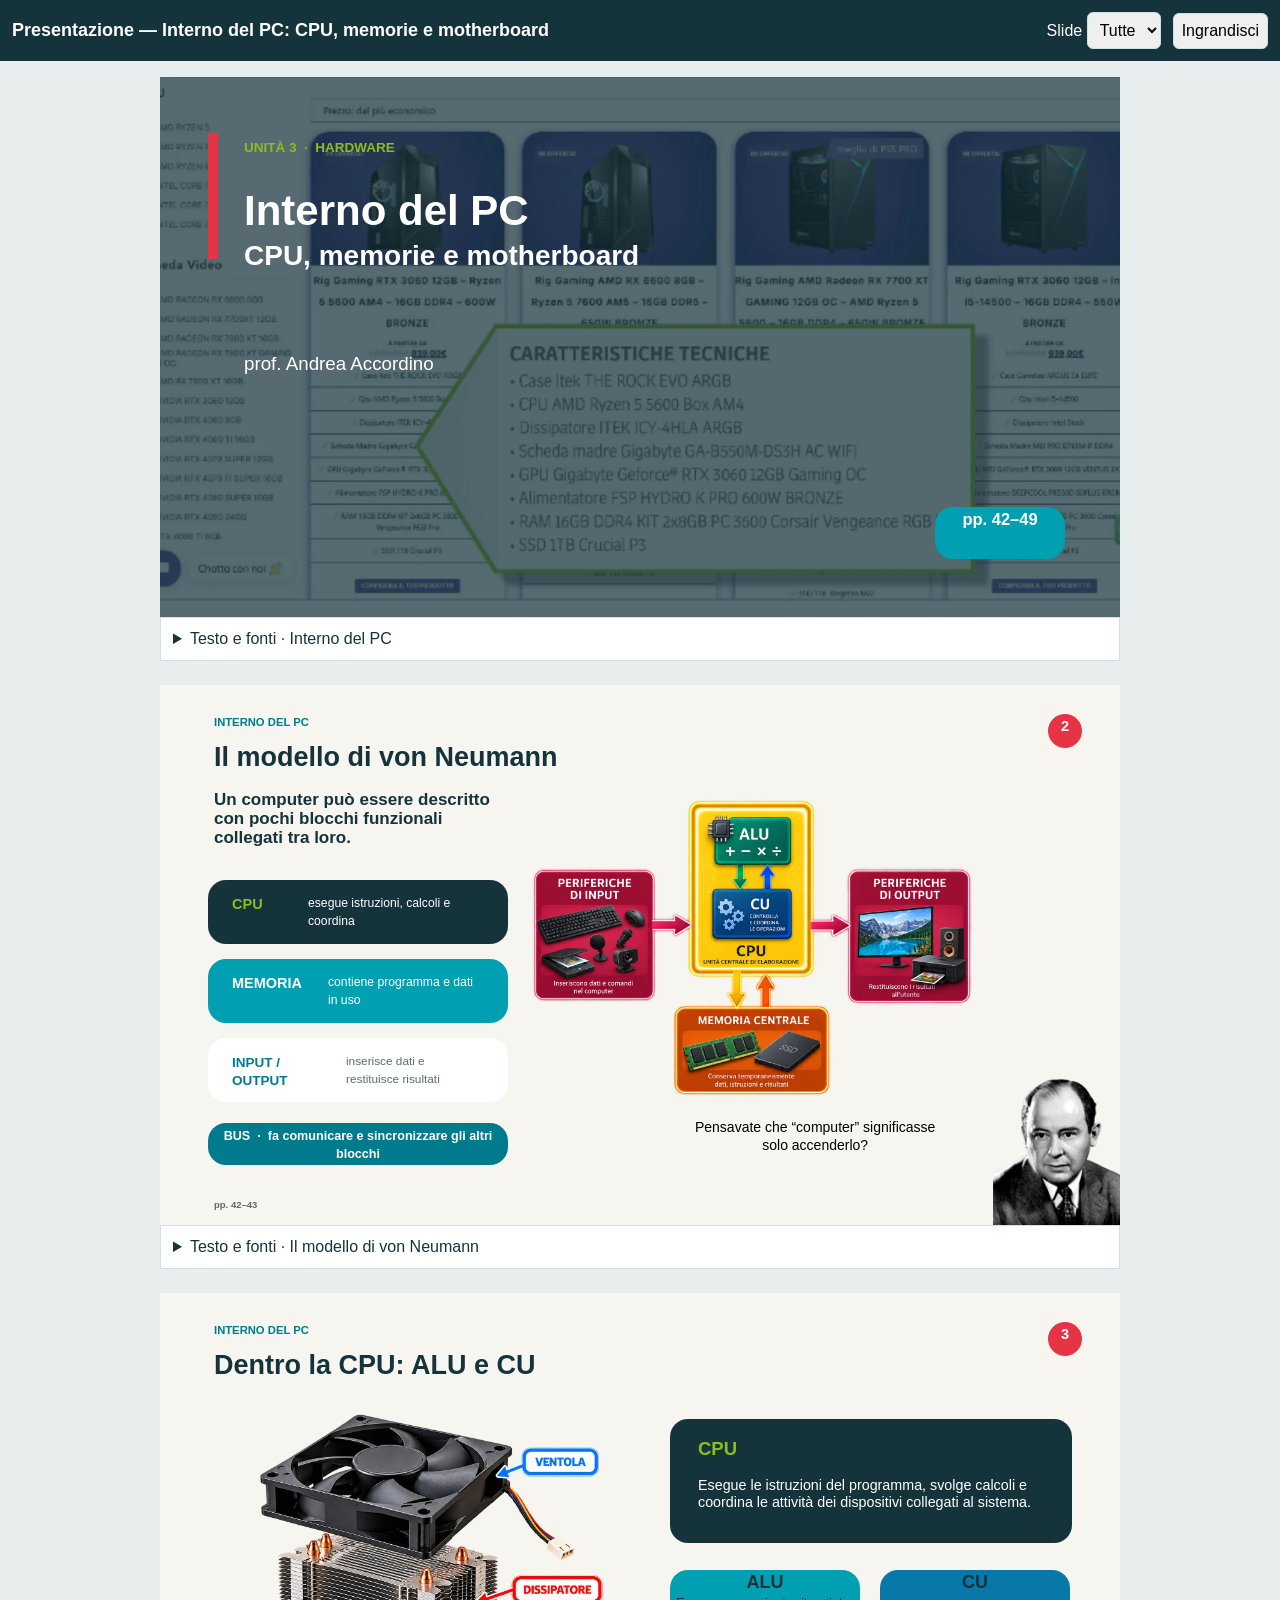
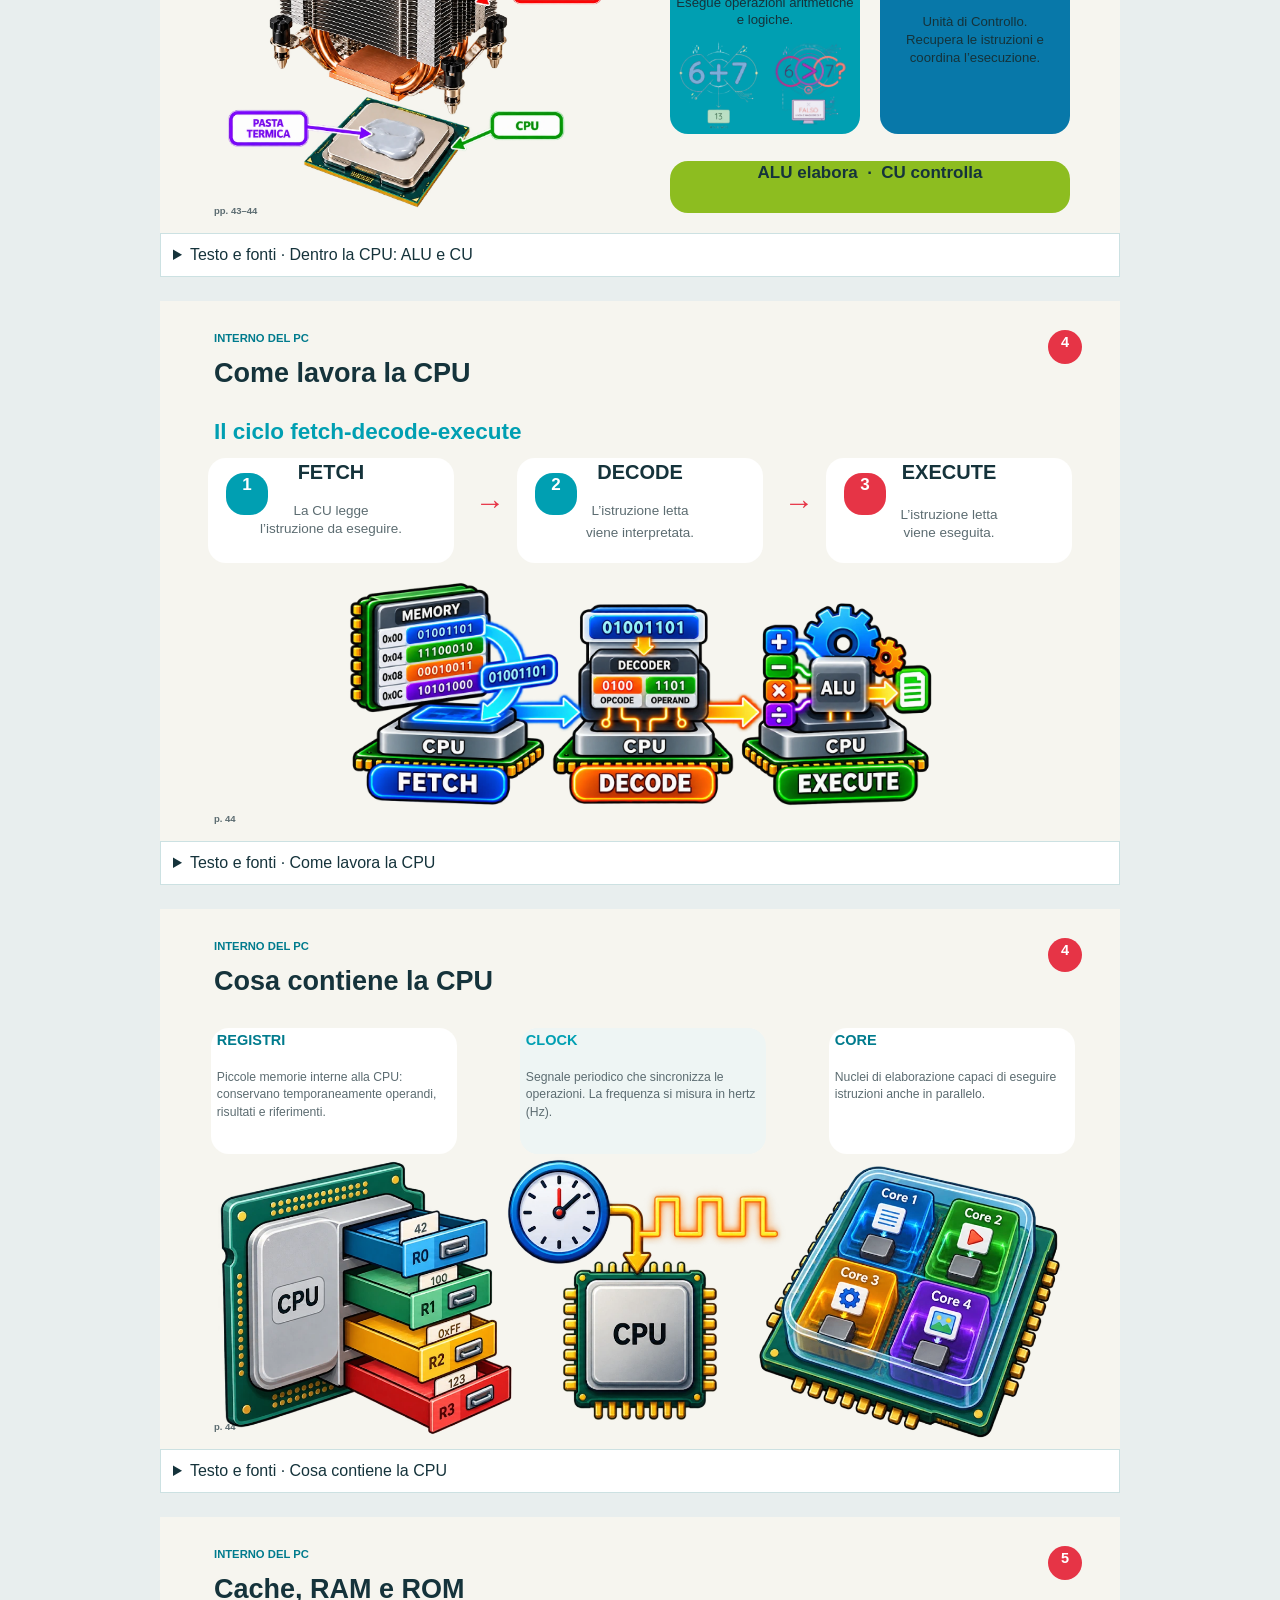
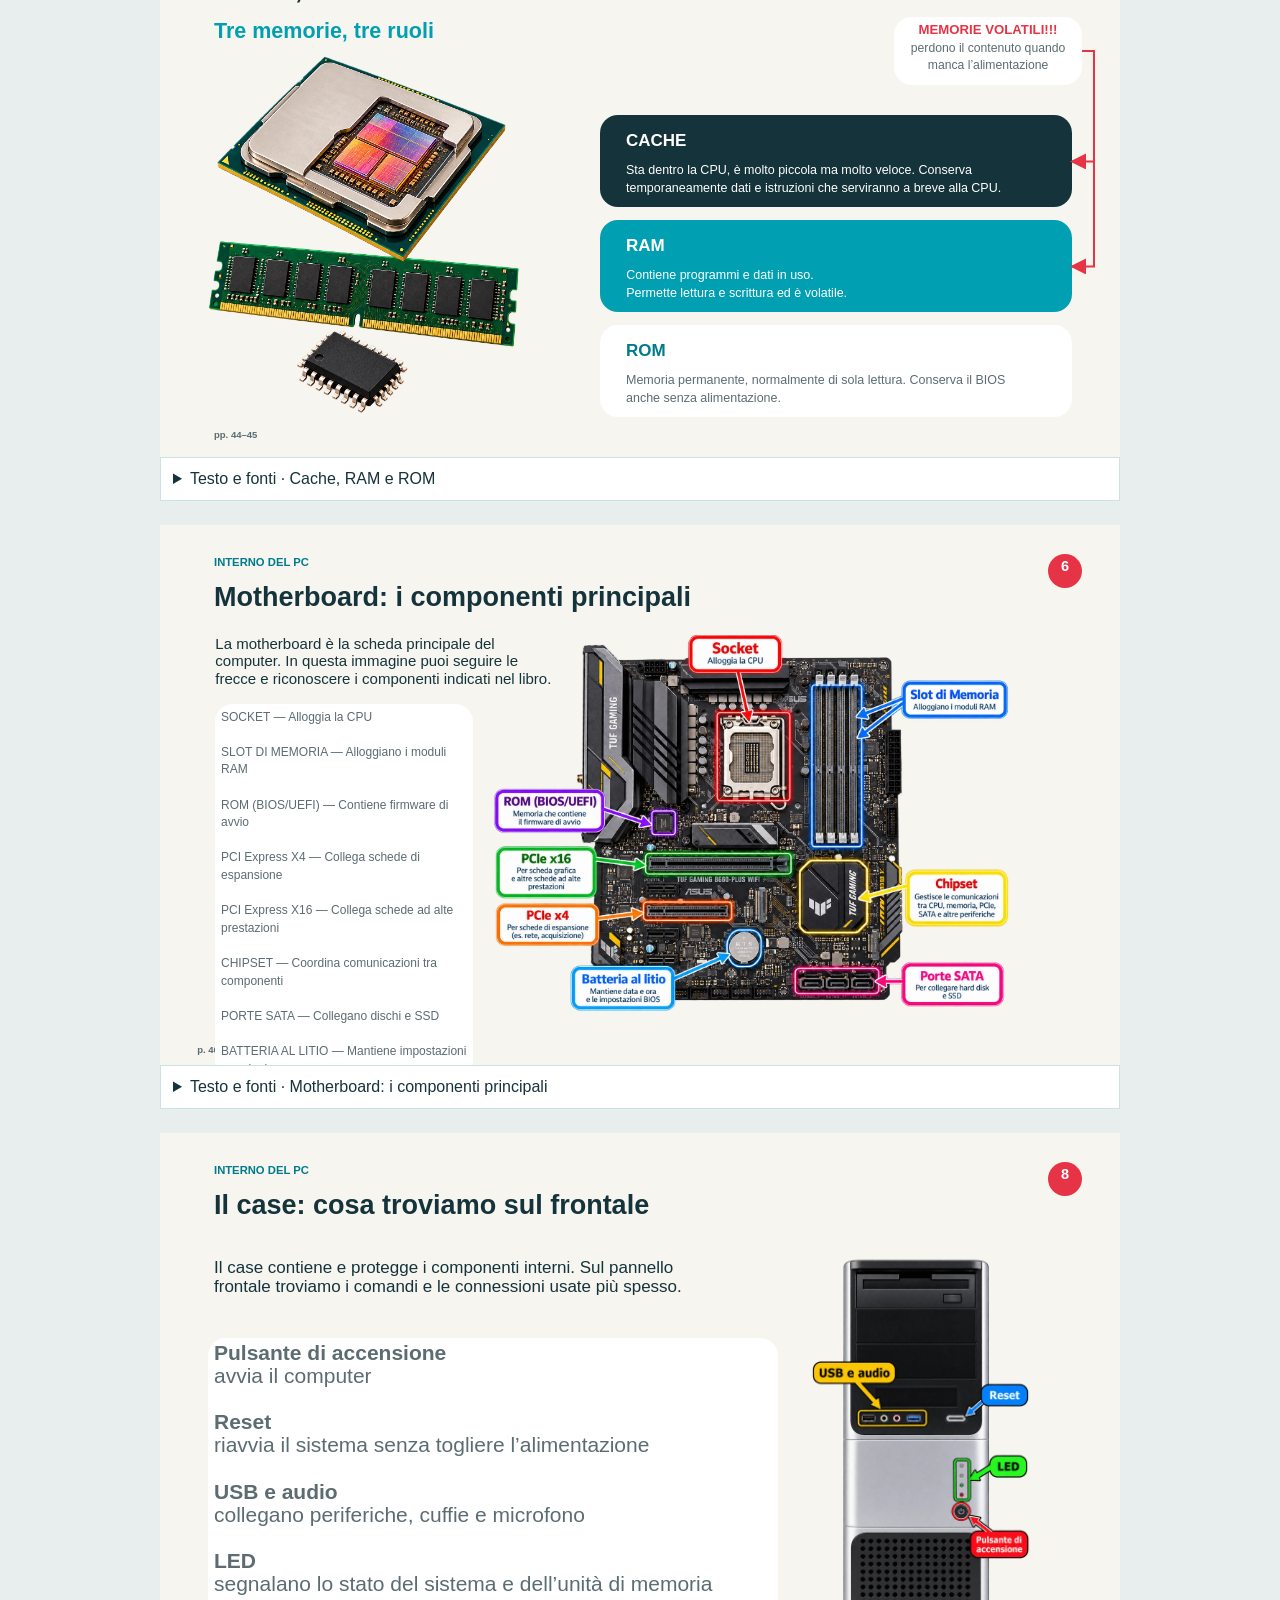
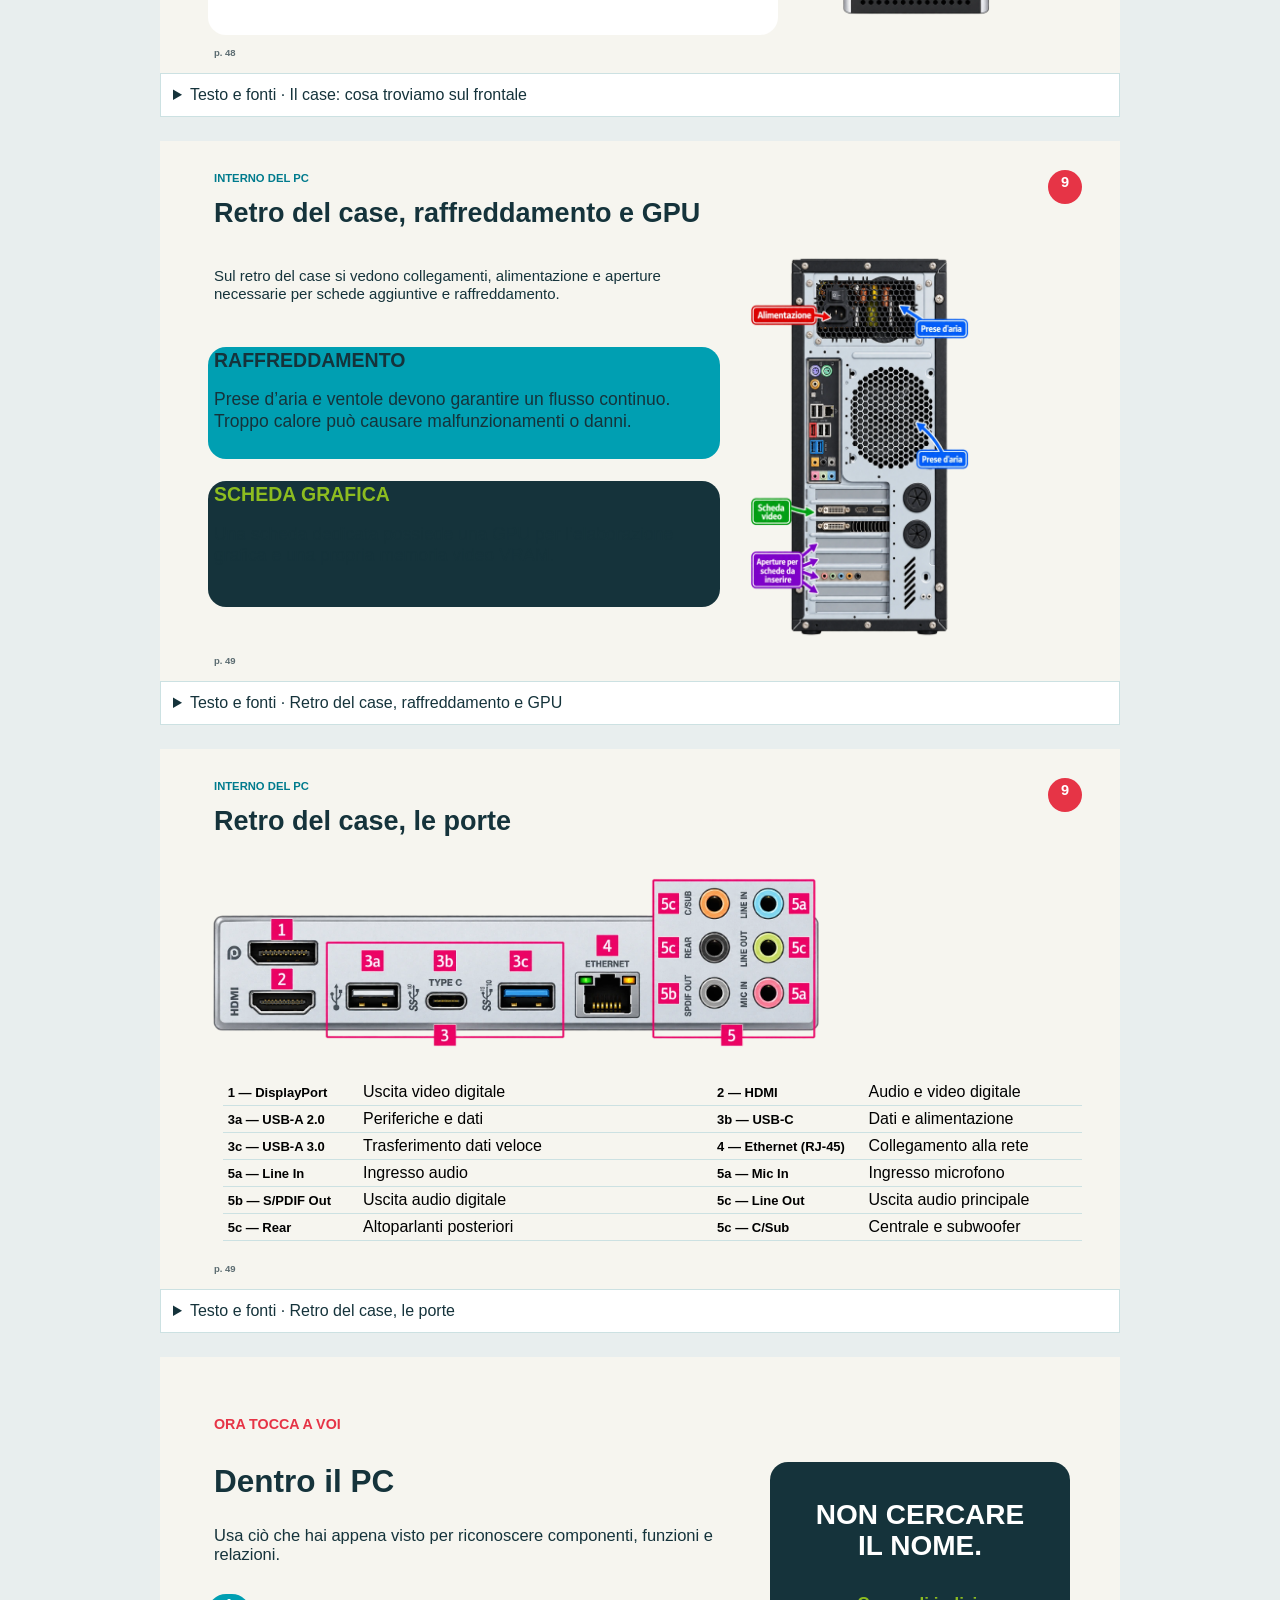
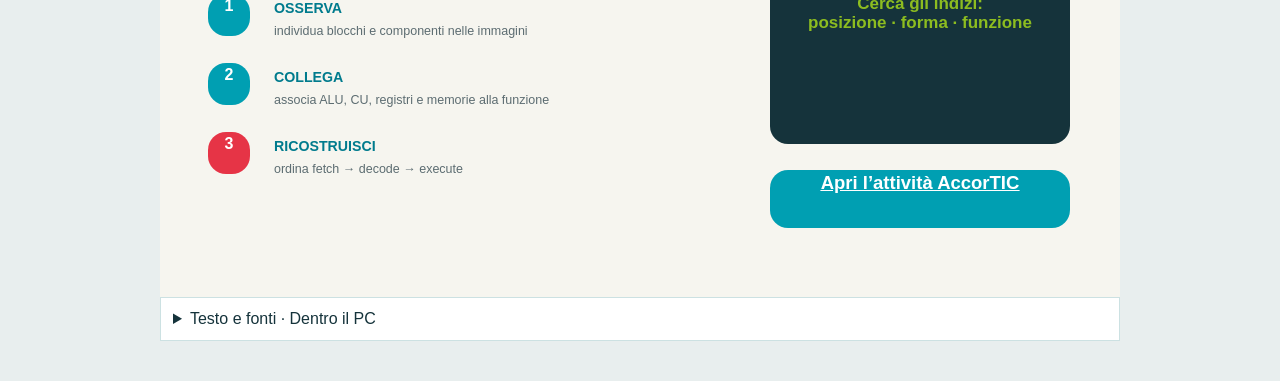
==== interno-pc/index.html @ f19304e1 "Pubblica prima presentazione: Interno del PC" ====
<!DOCTYPE html><html lang="it"><head><meta charset="utf-8"><meta name="viewport" content="width=device-width,initial-scale=1"><title>Presentazione — Interno del PC: CPU, memorie e motherboard</title><link rel="stylesheet" href="slides.css"><meta http-equiv="Content-Security-Policy" content="default-src 'none'; img-src 'self'; script-src 'self'; style-src 'self' 'unsafe-inline'; connect-src 'none'; object-src 'none'; base-uri 'none'; form-action 'none'"></head><body data-slide-width="960" data-slide-height="540"><header><h1>Presentazione — Interno del PC: CPU, memorie e motherboard</h1><label>Slide <select id="selection"><option value="">Tutte</option><option value="p1">1</option><option value="p2">2</option><option value="p3">3</option><option value="p4">4</option><option value="h7039a49162173076_0_100">5</option><option value="p5">6</option><option value="p6">7</option><option value="p7">8</option><option value="case_rear_slide">9</option><option value="h265b8a00713bbd1c_3_5">10</option><option value="p9">11</option></select></label><button id="zoom" type="button">Ingrandisci</button></header><main><section class="slide" id="p1" aria-label="Interno del PC"><div class="viewport"><div class="surface"><div class="canvas" style="background:rgb(21,51,59)"><img class="element picture" data-element="s1_bg" style="left:0px;top:0px;width:960.0000000000001px;height:540px" src="assets/c2ed0252b22bb5c2b874.webp" alt="Immagine didattica della slide" loading="lazy"><div class="element shape decoration" data-element="s1_bar" style="left:48px;top:56px;width:9.992125984251969px;min-height:126px;background:rgb(230,52,70);border-radius:0px;text-align:left;height:126px;"></div><div class="element shape text" data-element="s1_eyebrow" style="left:78px;top:58px;width:320.00787401574803px;min-height:24px;background:transparent;border-radius:0px;text-align:left;"><span style="font-size:13.5px;color:rgb(141,189,32);font-weight:700;font-style:normal;text-decoration:none">UNITÀ 3  ·  HARDWARE
</span></div><div class="element shape text" data-element="s1_title1" style="left:78px;top:108px;width:560.007874015748px;min-height:54px;background:transparent;border-radius:0px;text-align:left;"><span style="font-size:42px;color:rgb(255,255,255);font-weight:700;font-style:normal;text-decoration:none">Interno del PC
</span></div><div class="element shape text" data-element="s1_title2" style="left:78px;top:161px;width:650.007874015748px;min-height:45.99212598425197px;background:transparent;border-radius:0px;text-align:left;"><span style="font-size:28px;color:rgb(255,255,255);font-weight:700;font-style:normal;text-decoration:none">CPU, memorie e motherboard
</span></div><div class="element shape text" data-element="s1_author" style="left:78px;top:274px;width:330px;min-height:30px;background:transparent;border-radius:0px;text-align:left;"><span style="font-size:18.75px;color:rgb(255,255,255);font-weight:400;font-style:normal;text-decoration:none">prof. Andrea Accordino
</span></div><div class="element shape text" data-element="s1_pages" style="left:775px;top:430px;width:129.99212598425197px;min-height:51.99212598425197px;background:rgb(0,159,178);border-radius:18px;text-align:center;"><span style="font-size:16.5px;color:rgb(255,255,255);font-weight:700;font-style:normal;text-decoration:none">pp. 42–49
</span></div></div></div></div><details class="reading"><summary>Testo e fonti · Interno del PC</summary><div class="reading-body"><img src="assets/c2ed0252b22bb5c2b874.webp" alt="Immagine didattica" loading="lazy"><p></p><p>UNITÀ 3  ·  HARDWARE
</p><p>Interno del PC
</p><p>CPU, memorie e motherboard
</p><p>prof. Andrea Accordino
</p><p>pp. 42–49
</p><p class="source">Fonte: Barbero, Vaschetto, Rolfo, Dal BIT all’INTELLIGENZA ARTIFICIALE, Sanoma/Linx, Unità 3, pp. 42–49. Riferimento iconografico: p. 42, Figura 1, come riferimento per l’illustrazione IA.
 Illustrazioni generate con IA dal docente, prendendo spunto dal manuale; dichiarazione docente del 2026-10-07.</p></div></details></section><section class="slide" id="p2" aria-label="Il modello di von Neumann"><div class="viewport"><div class="surface"><div class="canvas" style="background:rgb(246,245,239)"><div class="element shape text" data-element="p2_eyebrow2" style="left:48px;top:24px;width:249.99212598425197px;min-height:18px;background:transparent;border-radius:0px;text-align:left;"><span style="font-size:11.25px;color:rgb(0,123,141);font-weight:700;font-style:normal;text-decoration:none">INTERNO DEL PC
</span></div><div class="element shape text" data-element="p2_title2" style="left:48px;top:55px;width:780px;min-height:42.00000000000001px;background:transparent;border-radius:0px;text-align:left;"><span style="font-size:27px;color:rgb(21,51,59);font-weight:700;font-style:normal;text-decoration:none">Il modello di von Neumann
</span></div><div class="element shape text" data-element="p2_badge2" style="left:888px;top:29px;width:33.99212598425197px;min-height:33.99212598425197px;background:rgb(230,52,70);border-radius:18px;text-align:center;"><span style="font-size:14.5px;color:rgb(255,255,255);font-weight:700;font-style:normal;text-decoration:none">2
</span></div><div class="element shape text" data-element="p2_ref2" style="left:48px;top:506px;width:150px;min-height:14.007874015748031px;background:transparent;border-radius:0px;text-align:left;"><span style="font-size:9.5px;color:rgb(92,108,113);font-weight:700;font-style:normal;text-decoration:none">pp. 42–43
</span></div><div class="element shape text" data-element="p2_lead2" style="left:48px;top:103.28937007874016px;width:300px;min-height:76.7007874015748px;background:transparent;border-radius:0px;text-align:left;"><span style="font-size:17px;color:rgb(21,51,59);font-weight:700;font-style:normal;text-decoration:none">Un computer può essere descritto con pochi blocchi funzionali collegati tra loro.
</span></div><div class="element shape decoration" data-element="p2_card_cpu" style="left:48px;top:195px;width:300px;min-height:63.99212598425196px;background:rgb(21,51,59);border-radius:18px;text-align:left;height:63.99212598425196px;"></div><div class="element shape text" data-element="p2_cpu_t" style="left:66px;top:207px;width:74.00787401574804px;min-height:20.00787401574803px;background:transparent;border-radius:0px;text-align:left;"><span style="font-size:14.5px;color:rgb(141,189,32);font-weight:700;font-style:normal;text-decoration:none">CPU
</span></div><div class="element shape text" data-element="p2_cpu_b" style="left:142px;top:205px;width:185.00787401574803px;min-height:33.99212598425197px;background:transparent;border-radius:0px;text-align:left;"><span style="font-size:12.199999809265137px;color:rgb(255,255,255);font-weight:400;font-style:normal;text-decoration:none">esegue istruzioni, calcoli e coordina
</span></div><div class="element shape decoration" data-element="p2_card_mem" style="left:48px;top:274px;width:300px;min-height:63.99212598425196px;background:rgb(0,159,178);border-radius:18px;text-align:left;height:63.99212598425196px;"></div><div class="element shape text" data-element="p2_mem_t" style="left:66px;top:286px;width:90px;min-height:20.00787401574803px;background:transparent;border-radius:0px;text-align:left;"><span style="font-size:14.5px;color:rgb(255,255,255);font-weight:700;font-style:normal;text-decoration:none">MEMORIA
</span></div><div class="element shape text" data-element="p2_mem_b" style="left:162px;top:284px;width:165px;min-height:33.99212598425197px;background:transparent;border-radius:0px;text-align:left;"><span style="font-size:12.199999809265137px;color:rgb(255,255,255);font-weight:400;font-style:normal;text-decoration:none">contiene programma e dati in uso
</span></div><div class="element shape decoration" data-element="p2_card_io" style="left:48px;top:353px;width:300px;min-height:63.99212598425196px;background:rgb(255,255,255);border-radius:18px;text-align:left;height:63.99212598425196px;"></div><div class="element shape text" data-element="p2_io_t" style="left:66px;top:365px;width:110.00787401574803px;min-height:20.00787401574803px;background:transparent;border-radius:0px;text-align:left;"><span style="font-size:13.5px;color:rgb(0,123,141);font-weight:700;font-style:normal;text-decoration:none">INPUT / OUTPUT
</span></div><div class="element shape text" data-element="p2_io_b" style="left:180px;top:363px;width:147px;min-height:36px;background:transparent;border-radius:0px;text-align:left;"><span style="font-size:11.800000190734863px;color:rgb(92,108,113);font-weight:400;font-style:normal;text-decoration:none">inserisce dati e restituisce risultati
</span></div><div class="element shape text" data-element="p2_bus2" style="left:48px;top:438px;width:300px;min-height:42.00000000000001px;background:rgb(0,123,141);border-radius:18px;text-align:center;"><span style="font-size:12.600000381469727px;color:rgb(255,255,255);font-weight:700;font-style:normal;text-decoration:none">BUS  ·  fa comunicare e sincronizzare gli altri blocchi
</span></div><img class="element picture" data-element="h7039a49162173076_0_0" style="left:360px;top:110px;width:462px;height:308px" src="assets/74f093655cd7fd11a005.webp" alt="Immagine didattica della slide" loading="lazy"><img class="element picture" data-element="h7039a49162173076_0_5" style="left:833.3140848425196px;top:376.9616059055119px;width:126.32650590551181px;height:164.07683070866142px" src="assets/c553afb0b19eb605888e.webp" alt="Immagine didattica della slide" loading="lazy"><div class="element shape text" data-element="h7039a49162173076_0_6" style="left:514.2027559055118px;top:430.2027559055118px;width:281.9763779527559px;min-height:95.07874015748033px;background:transparent;border-radius:0px;text-align:center;"><span style="font-size:14px;color:rgb(0,0,0);font-weight:400;font-style:normal;text-decoration:none">Pensavate che “computer” significasse solo accenderlo?
</span></div></div></div></div><details class="reading"><summary>Testo e fonti · Il modello di von Neumann</summary><div class="reading-body"><p>INTERNO DEL PC
</p><p>Il modello di von Neumann
</p><p>2
</p><p>pp. 42–43
</p><p>Un computer può essere descritto con pochi blocchi funzionali collegati tra loro.
</p><p></p><p>CPU
</p><p>esegue istruzioni, calcoli e coordina
</p><p></p><p>MEMORIA
</p><p>contiene programma e dati in uso
</p><p></p><p>INPUT / OUTPUT
</p><p>inserisce dati e restituisce risultati
</p><p>BUS  ·  fa comunicare e sincronizzare gli altri blocchi
</p><img src="assets/74f093655cd7fd11a005.webp" alt="Immagine didattica" loading="lazy"><img src="assets/c553afb0b19eb605888e.webp" alt="Immagine didattica" loading="lazy"><p>Pensavate che “computer” significasse solo accenderlo?
</p><p class="source">Fonte: pp. 42–43, modello logico-funzionale di von Neumann e descrizione di CPU, memoria centrale, periferiche di input/output e bus. Riferimento iconografico: p. 42, Figura 2, usata come riferimento concettuale per frecce e relazioni.
 Illustrazioni generate con IA dal docente, prendendo spunto dal manuale; dichiarazione docente del 2026-10-07.</p></div></details></section><section class="slide" id="p3" aria-label="Dentro la CPU: ALU e CU"><div class="viewport"><div class="surface"><div class="canvas" style="background:rgb(246,245,239)"><div class="element shape text" data-element="s3_eyebrow" style="left:48px;top:24px;width:249.99212598425197px;min-height:18px;background:transparent;border-radius:0px;text-align:left;"><span style="font-size:11.25px;color:rgb(0,123,141);font-weight:700;font-style:normal;text-decoration:none">INTERNO DEL PC
</span></div><div class="element shape text" data-element="s3_title" style="left:48px;top:55px;width:759.992125984252px;min-height:42.00000000000001px;background:transparent;border-radius:0px;text-align:left;"><span style="font-size:27px;color:rgb(21,51,59);font-weight:700;font-style:normal;text-decoration:none">Dentro la CPU: ALU e CU
</span></div><div class="element shape text" data-element="s3_badge" style="left:888px;top:29px;width:33.99212598425197px;min-height:33.99212598425197px;background:rgb(230,52,70);border-radius:18px;text-align:center;"><span style="font-size:14.5px;color:rgb(255,255,255);font-weight:700;font-style:normal;text-decoration:none">3
</span></div><div class="element shape text" data-element="s3_ref" style="left:48px;top:504px;width:150px;min-height:14.007874015748031px;background:transparent;border-radius:0px;text-align:left;"><span style="font-size:9.5px;color:rgb(92,108,113);font-weight:700;font-style:normal;text-decoration:none">pp. 43–44
</span></div><div class="element shape decoration" data-element="s3_cpucard" style="left:510px;top:126px;width:402px;min-height:124.03937007874016px;background:rgb(21,51,59);border-radius:18px;text-align:left;height:124.03937007874016px;"></div><div class="element shape text" data-element="s3_cput" style="left:532px;top:143.02660137795274px;width:72px;min-height:29.19685039370079px;background:transparent;border-radius:0px;text-align:left;"><span style="font-size:18.5px;color:rgb(141,189,32);font-weight:700;font-style:normal;text-decoration:none">CPU
</span></div><div class="element shape text" data-element="s3_cpub" style="left:532px;top:179.51217578740156px;width:350.00787401574803px;min-height:60.82677165354331px;background:transparent;border-radius:0px;text-align:left;"><span style="font-size:14.300000190734863px;color:rgb(255,255,255);font-weight:400;font-style:normal;text-decoration:none">Esegue le istruzioni del programma, svolge calcoli e coordina le attività dei dispositivi collegati al sistema.
</span></div><div class="element shape text" data-element="s3_alucard" style="left:510px;top:276.805119488189px;width:189.99212598425197px;min-height:164.1968503937008px;background:rgb(0,159,178);border-radius:18px;text-align:center;"><span style="font-size:18px;color:#15333b;font-weight:700;font-style:normal;text-decoration:none">ALU
</span><span style="font-size:13.199999809265137px;color:#15333b;font-weight:400;font-style:normal;text-decoration:none">Esegue operazioni aritmetiche e logiche.
</span><span style="font-size:13.199999809265137px;color:#15333b;font-weight:400;font-style:normal;text-decoration:none">
</span><span style="font-size:18px;color:#15333b;font-weight:700;font-style:normal;text-decoration:none">
</span><span style="font-size:18px;color:#15333b;font-weight:700;font-style:normal;text-decoration:none">
</span></div><div class="element shape text" data-element="s3_cucard" style="left:720px;top:276.80704094488186px;width:189.99212598425197px;min-height:164.1968503937008px;background:rgb(8,120,169);border-radius:18px;text-align:center;"><span style="font-size:18px;color:#15333b;font-weight:700;font-style:normal;text-decoration:none">CU
</span><span style="font-size:18px;color:#15333b;font-weight:700;font-style:normal;text-decoration:none">
</span><span style="font-size:13.199999809265137px;color:#15333b;font-weight:400;font-style:normal;text-decoration:none">Unità di Controllo.
</span><span style="font-size:13.199999809265137px;color:#15333b;font-weight:400;font-style:normal;text-decoration:none">Recupera le istruzioni e coordina l’esecuzione.
</span><span style="font-size:13.199999809265137px;color:#15333b;font-weight:400;font-style:normal;text-decoration:none">
</span></div><div class="element shape text" data-element="s3_tag" style="left:510px;top:467.7716535433071px;width:399.99212598425197px;min-height:51.99212598425197px;background:rgb(141,189,32);border-radius:18px;text-align:center;"><span style="font-size:17px;color:rgb(21,51,59);font-weight:700;font-style:normal;text-decoration:none">ALU elabora  ·  CU controlla
</span></div><img class="element picture" data-element="h7039a49162173076_0_3" style="left:518.0039273622048px;top:348.21053346456694px;width:85.99604173228347px;height:87.36230551181102px" src="assets/f530dfd03cbfe6652b2e.webp" alt="Immagine didattica della slide" loading="lazy"><img class="element picture" data-element="h7039a49162173076_0_80" style="left:611.3512942913386px;top:345.9832700787402px;width:83.43796889763779px;height:91.81686456692913px" src="assets/37f76003d0114a6de36f.webp" alt="Immagine didattica della slide" loading="lazy"><img class="element picture" data-element="h7039a49162173076_0_87" style="left:66.32283464566929px;top:113.5275590551181px;width:378.0373181102362px;height:409.0707460629921px" src="assets/9b01989b6a9aec0791bd.webp" alt="Immagine didattica della slide" loading="lazy"></div></div></div><details class="reading"><summary>Testo e fonti · Dentro la CPU: ALU e CU</summary><div class="reading-body"><p>INTERNO DEL PC
</p><p>Dentro la CPU: ALU e CU
</p><p>3
</p><p>pp. 43–44
</p><p></p><p>CPU
</p><p>Esegue le istruzioni del programma, svolge calcoli e coordina le attività dei dispositivi collegati al sistema.
</p><p>ALU
Esegue operazioni aritmetiche e logiche.



</p><p>CU

Unità di Controllo.
Recupera le istruzioni e coordina l’esecuzione.

</p><p>ALU elabora  ·  CU controlla
</p><img src="assets/f530dfd03cbfe6652b2e.webp" alt="Immagine didattica" loading="lazy"><img src="assets/37f76003d0114a6de36f.webp" alt="Immagine didattica" loading="lazy"><img src="assets/9b01989b6a9aec0791bd.webp" alt="Immagine didattica" loading="lazy"><p class="source">Fonte: pp. 43–44. La CPU corrisponde fisicamente al microprocessore; ALU = elaborazione logico-matematica, CU = controllo e sincronizzazione. Riferimento iconografico: p. 43, Figura 3.
 Illustrazioni generate con IA dal docente, prendendo spunto dal manuale; dichiarazione docente del 2026-10-07.</p></div></details></section><section class="slide" id="p4" aria-label="Come lavora la CPU"><div class="viewport"><div class="surface"><div class="canvas" style="background:rgb(246,245,239)"><div class="element shape text" data-element="s4_eyebrow" style="left:48px;top:24px;width:249.99212598425197px;min-height:18px;background:transparent;border-radius:0px;text-align:left;"><span style="font-size:11.25px;color:rgb(0,123,141);font-weight:700;font-style:normal;text-decoration:none">INTERNO DEL PC
</span></div><div class="element shape text" data-element="s4_title" style="left:48px;top:55px;width:759.992125984252px;min-height:42.00000000000001px;background:transparent;border-radius:0px;text-align:left;"><span style="font-size:27px;color:rgb(21,51,59);font-weight:700;font-style:normal;text-decoration:none">Come lavora la CPU
</span></div><div class="element shape text" data-element="s4_badge" style="left:888px;top:29px;width:33.99212598425197px;min-height:33.99212598425197px;background:rgb(230,52,70);border-radius:18px;text-align:center;"><span style="font-size:14.5px;color:rgb(255,255,255);font-weight:700;font-style:normal;text-decoration:none">4
</span></div><div class="element shape text" data-element="s4_ref" style="left:48px;top:504px;width:150px;min-height:14.007874015748031px;background:transparent;border-radius:0px;text-align:left;"><span style="font-size:9.5px;color:rgb(92,108,113);font-weight:700;font-style:normal;text-decoration:none">p. 44
</span></div><div class="element shape text" data-element="s4_sub" style="left:48px;top:116px;width:480px;min-height:27.992125984251967px;background:transparent;border-radius:0px;text-align:left;"><span style="font-size:22.5px;color:rgb(0,159,178);font-weight:700;font-style:normal;text-decoration:none">Il ciclo fetch-decode-execute
</span></div><div class="element shape text" data-element="s4_card1" style="left:48px;top:157px;width:246.00000000000003px;min-height:105.14173228346456px;background:rgb(255,255,255);border-radius:18px;text-align:center;"><span style="font-size:20px;color:rgb(21,51,59);font-weight:700;font-style:normal;text-decoration:none">FETCH
</span><span style="font-size:13.5px;color:rgb(92,108,113);font-weight:400;font-style:normal;text-decoration:none">
</span><span style="font-size:13.5px;color:rgb(92,108,113);font-weight:400;font-style:normal;text-decoration:none">La CU legge
</span><span style="font-size:13.5px;color:rgb(92,108,113);font-weight:400;font-style:normal;text-decoration:none">l’istruzione da eseguire.
</span></div><div class="element shape text" data-element="s4_num1" style="left:66px;top:172px;width:42.00000000000001px;min-height:42.00000000000001px;background:rgb(0,159,178);border-radius:18px;text-align:center;"><span style="font-size:17px;color:rgb(255,255,255);font-weight:700;font-style:normal;text-decoration:none">1
</span></div><div class="element shape decoration" data-element="s4_t1" style="left:124px;top:173px;width:144.99212598425197px;min-height:30px;background:transparent;border-radius:0px;text-align:left;height:30px;"></div><div class="element shape text" data-element="s4_card2" style="left:357px;top:157px;width:246.00000000000003px;min-height:105.14173228346456px;background:rgb(255,255,255);border-radius:18px;text-align:center;"><span style="font-size:20px;color:rgb(21,51,59);font-weight:700;font-style:normal;text-decoration:none">DECODE
</span><span style="font-size:13.5px;color:rgb(92,108,113);font-weight:400;font-style:normal;text-decoration:none">
</span><span style="font-size:13.5px;color:rgb(92,108,113);font-weight:400;font-style:normal;text-decoration:none">L’istruzione letta
</span><span style="font-size:13.5px;color:rgb(92,108,113);font-weight:400;font-style:normal;text-decoration:none">viene interpretata.</span><span style="font-size:20px;color:rgb(21,51,59);font-weight:700;font-style:normal;text-decoration:none">
</span></div><div class="element shape text" data-element="s4_num2" style="left:375px;top:172px;width:42.00000000000001px;min-height:42.00000000000001px;background:rgb(0,159,178);border-radius:18px;text-align:center;"><span style="font-size:17px;color:rgb(255,255,255);font-weight:700;font-style:normal;text-decoration:none">2
</span></div><div class="element shape text" data-element="s4_card3" style="left:666px;top:157px;width:246.00000000000003px;min-height:105.14173228346456px;background:rgb(255,255,255);border-radius:18px;text-align:center;"><span style="font-size:20px;color:rgb(21,51,59);font-weight:700;font-style:normal;text-decoration:none">EXECUTE
</span><span style="font-size:20px;color:rgb(21,51,59);font-weight:700;font-style:normal;text-decoration:none">
</span><span style="font-size:13.5px;color:rgb(92,108,113);font-weight:400;font-style:normal;text-decoration:none">L’istruzione letta
</span><span style="font-size:13.5px;color:rgb(92,108,113);font-weight:400;font-style:normal;text-decoration:none">viene eseguita.</span><span style="font-size:14px;color:rgb(0,0,0);font-weight:400;font-style:normal;text-decoration:none">
</span></div><div class="element shape text" data-element="s4_num3" style="left:684px;top:172px;width:42.00000000000001px;min-height:42.00000000000001px;background:rgb(230,52,70);border-radius:18px;text-align:center;"><span style="font-size:17px;color:rgb(255,255,255);font-weight:700;font-style:normal;text-decoration:none">3
</span></div><div class="element shape text" data-element="s4_arr1" style="left:309px;top:182.3831763779528px;width:42.00000000000001px;min-height:42.00000000000001px;background:transparent;border-radius:0px;text-align:center;"><span style="font-size:30px;color:rgb(230,52,70);font-weight:700;font-style:normal;text-decoration:none">→
</span></div><div class="element shape text" data-element="s4_arr2" style="left:618px;top:182.3831763779528px;width:42.00000000000001px;min-height:42.00000000000001px;background:transparent;border-radius:0px;text-align:center;"><span style="font-size:30px;color:rgb(230,52,70);font-weight:700;font-style:normal;text-decoration:none">→
</span></div><img class="element picture" data-element="h7039a49162173076_0_131" style="left:183.78051181102362px;top:262.7755905511811px;width:592.4392692913385px;height:253.8583716535433px" src="assets/6d564c675d3a2f37ba9c.webp" alt="Immagine didattica della slide" loading="lazy"></div></div></div><details class="reading"><summary>Testo e fonti · Come lavora la CPU</summary><div class="reading-body"><p>INTERNO DEL PC
</p><p>Come lavora la CPU
</p><p>4
</p><p>p. 44
</p><p>Il ciclo fetch-decode-execute
</p><p>FETCH

La CU legge
l’istruzione da eseguire.
</p><p>1
</p><p></p><p>DECODE

L’istruzione letta
viene interpretata.
</p><p>2
</p><p>EXECUTE

L’istruzione letta
viene eseguita.
</p><p>3
</p><p>→
</p><p>→
</p><img src="assets/6d564c675d3a2f37ba9c.webp" alt="Immagine didattica" loading="lazy"><p class="source">Fonte: p. 44. Ciclo di istruzione fetch → decode → execute; registri interni, clock e core come elementi che concorrono al funzionamento della CPU.
 Illustrazioni generate con IA dal docente, prendendo spunto dal manuale; dichiarazione docente del 2026-10-07.</p></div></details></section><section class="slide" id="h7039a49162173076_0_100" aria-label="Cosa contiene la CPU"><div class="viewport"><div class="surface"><div class="canvas" style="background:rgb(246,245,239)"><div class="element shape text" data-element="h7039a49162173076_0_101" style="left:48px;top:24px;width:249.99212598425197px;min-height:18px;background:transparent;border-radius:0px;text-align:left;"><span style="font-size:11.25px;color:rgb(0,123,141);font-weight:700;font-style:normal;text-decoration:none">INTERNO DEL PC
</span></div><div class="element shape text" data-element="h7039a49162173076_0_102" style="left:48px;top:55px;width:759.992125984252px;min-height:42.00000000000001px;background:transparent;border-radius:0px;text-align:left;"><span style="font-size:27px;color:rgb(21,51,59);font-weight:700;font-style:normal;text-decoration:none">Cosa contiene la CPU
</span></div><div class="element shape text" data-element="h7039a49162173076_0_103" style="left:888px;top:29px;width:33.99212598425197px;min-height:33.99212598425197px;background:rgb(230,52,70);border-radius:18px;text-align:center;"><span style="font-size:14.5px;color:rgb(255,255,255);font-weight:700;font-style:normal;text-decoration:none">4
</span></div><div class="element shape text" data-element="h7039a49162173076_0_104" style="left:48px;top:504px;width:150px;min-height:14.007874015748031px;background:transparent;border-radius:0px;text-align:left;"><span style="font-size:9.5px;color:rgb(92,108,113);font-weight:700;font-style:normal;text-decoration:none">p. 44
</span></div><div class="element shape text" data-element="h7039a49162173076_0_115" style="left:50.80511811023622px;top:119.01968503937007px;width:246.00000000000003px;min-height:126px;background:rgb(255,255,255);border-radius:18px;text-align:left;"><span style="font-size:14.5px;color:rgb(0,123,141);font-weight:700;font-style:normal;text-decoration:none">REGISTRI
</span><span style="font-size:14.5px;color:rgb(0,123,141);font-weight:700;font-style:normal;text-decoration:none">
</span><span style="font-size:12.199999809265137px;color:rgb(92,108,113);font-weight:400;font-style:normal;text-decoration:none">Piccole memorie interne alla CPU: conservano temporaneamente operandi, risultati e riferimenti.</span><span style="font-size:14px;color:rgb(0,0,0);font-weight:400;font-style:normal;text-decoration:none">
</span></div><div class="element shape text" data-element="h7039a49162173076_0_118" style="left:359.8051181102362px;top:119.01968503937007px;width:246.00000000000003px;min-height:126px;background:rgb(238,245,244);border-radius:18px;text-align:left;"><span style="font-size:14.5px;color:rgb(0,159,178);font-weight:700;font-style:normal;text-decoration:none">CLOCK
</span><span style="font-size:12.199999809265137px;color:rgb(92,108,113);font-weight:400;font-style:normal;text-decoration:none">
</span><span style="font-size:12.199999809265137px;color:rgb(92,108,113);font-weight:400;font-style:normal;text-decoration:none">Segnale periodico che sincronizza le operazioni. La frequenza si misura in hertz (Hz).
</span></div><div class="element shape text" data-element="h7039a49162173076_0_121" style="left:668.8051181102362px;top:119.01968503937007px;width:246.00000000000003px;min-height:126px;background:rgb(255,255,255);border-radius:18px;text-align:left;"><span style="font-size:14.5px;color:rgb(0,123,141);font-weight:700;font-style:normal;text-decoration:none">CORE
</span><span style="font-size:12.199999809265137px;color:rgb(92,108,113);font-weight:400;font-style:normal;text-decoration:none">
</span><span style="font-size:12.199999809265137px;color:rgb(92,108,113);font-weight:400;font-style:normal;text-decoration:none">Nuclei di elaborazione capaci di eseguire istruzioni anche in parallelo.
</span></div><img class="element picture" data-element="h7039a49162173076_0_127" style="left:57.68701496062992px;top:248.03149311023623px;width:844.6258393700787px;height:281.6791492125984px" src="assets/fbf6293adcf6e4850c1f.webp" alt="Immagine didattica della slide" loading="lazy"></div></div></div><details class="reading"><summary>Testo e fonti · Cosa contiene la CPU</summary><div class="reading-body"><p>INTERNO DEL PC
</p><p>Cosa contiene la CPU
</p><p>4
</p><p>p. 44
</p><p>REGISTRI

Piccole memorie interne alla CPU: conservano temporaneamente operandi, risultati e riferimenti.
</p><p>CLOCK

Segnale periodico che sincronizza le operazioni. La frequenza si misura in hertz (Hz).
</p><p>CORE

Nuclei di elaborazione capaci di eseguire istruzioni anche in parallelo.
</p><img src="assets/fbf6293adcf6e4850c1f.webp" alt="Immagine didattica" loading="lazy"><p class="source">Fonte: p. 44. Ciclo di istruzione fetch → decode → execute; registri interni, clock e core come elementi che concorrono al funzionamento della CPU.
 Illustrazioni generate con IA dal docente, prendendo spunto dal manuale; dichiarazione docente del 2026-10-07.</p></div></details></section><section class="slide" id="p5" aria-label="Cache, RAM e ROM"><div class="viewport"><div class="surface"><div class="canvas" style="background:rgb(246,245,239)"><div class="element shape text" data-element="s5_eyebrow" style="left:48px;top:24px;width:249.99212598425197px;min-height:18px;background:transparent;border-radius:0px;text-align:left;"><span style="font-size:11.25px;color:rgb(0,123,141);font-weight:700;font-style:normal;text-decoration:none">INTERNO DEL PC
</span></div><div class="element shape text" data-element="s5_title" style="left:48px;top:55px;width:759.992125984252px;min-height:42.00000000000001px;background:transparent;border-radius:0px;text-align:left;"><span style="font-size:27px;color:rgb(21,51,59);font-weight:700;font-style:normal;text-decoration:none">Cache, RAM e ROM
</span></div><div class="element shape text" data-element="s5_badge" style="left:888px;top:29px;width:33.99212598425197px;min-height:33.99212598425197px;background:rgb(230,52,70);border-radius:18px;text-align:center;"><span style="font-size:14.5px;color:rgb(255,255,255);font-weight:700;font-style:normal;text-decoration:none">5
</span></div><div class="element shape text" data-element="s5_ref" style="left:48px;top:504px;width:150px;min-height:14.007874015748031px;background:transparent;border-radius:0px;text-align:left;"><span style="font-size:9.5px;color:rgb(92,108,113);font-weight:700;font-style:normal;text-decoration:none">pp. 44–45
</span></div><div class="element shape text" data-element="s5_sub" style="left:48px;top:99.99212598425197px;width:339.99212598425197px;min-height:26.007874015748033px;background:transparent;border-radius:0px;text-align:left;"><span style="font-size:21.5px;color:rgb(0,159,178);font-weight:700;font-style:normal;text-decoration:none">Tre memorie, tre ruoli
</span></div><div class="element shape decoration" data-element="s5_mem0" style="left:440px;top:198.4311275590551px;width:471.99212598425197px;min-height:92.00787401574804px;background:rgb(21,51,59);border-radius:18px;text-align:left;height:92.00787401574804px;"></div><div class="element shape text" data-element="s5_memt0" style="left:460px;top:212.4311275590551px;width:99.99212598425197px;min-height:21.99212598425197px;background:transparent;border-radius:0px;text-align:left;"><span style="font-size:17px;color:rgb(255,255,255);font-weight:700;font-style:normal;text-decoration:none">CACHE
</span></div><div class="element shape text" data-element="s5_memb0" style="left:460px;top:240.4311275590551px;width:420px;min-height:39.99212598425197px;background:transparent;border-radius:0px;text-align:left;"><span style="font-size:12.5px;color:rgb(255,255,255);font-weight:400;font-style:normal;text-decoration:none">Sta dentro la CPU, è molto piccola ma molto veloce. Conserva temporaneamente dati e istruzioni che serviranno a breve alla CPU.
</span></div><div class="element shape decoration" data-element="s5_mem1" style="left:440px;top:303.4311275590551px;width:471.99212598425197px;min-height:92.00787401574804px;background:rgb(0,159,178);border-radius:18px;text-align:left;height:92.00787401574804px;"></div><div class="element shape text" data-element="s5_memt1" style="left:460px;top:317.4311275590551px;width:99.99212598425197px;min-height:21.99212598425197px;background:transparent;border-radius:0px;text-align:left;"><span style="font-size:17px;color:rgb(255,255,255);font-weight:700;font-style:normal;text-decoration:none">RAM
</span></div><div class="element shape text" data-element="s5_memb1" style="left:460.1673228346457px;top:345.43112755905514px;width:249.99212598425197px;min-height:39.99212598425197px;background:transparent;border-radius:0px;text-align:left;"><span style="font-size:12.5px;color:rgb(255,255,255);font-weight:400;font-style:normal;text-decoration:none">Contiene programmi e dati in uso. Permette lettura e scrittura ed è volatile.
</span></div><div class="element shape decoration" data-element="s5_mem2" style="left:440px;top:408.43112755905514px;width:471.99212598425197px;min-height:92.00787401574804px;background:rgb(255,255,255);border-radius:18px;text-align:left;height:92.00787401574804px;"></div><div class="element shape text" data-element="s5_memt2" style="left:460px;top:422.43112755905514px;width:99.99212598425197px;min-height:21.99212598425197px;background:transparent;border-radius:0px;text-align:left;"><span style="font-size:17px;color:rgb(0,123,141);font-weight:700;font-style:normal;text-decoration:none">ROM
</span></div><div class="element shape text" data-element="s5_memb2" style="left:460px;top:450.43112755905514px;width:420px;min-height:39.99212598425197px;background:transparent;border-radius:0px;text-align:left;"><span style="font-size:12.5px;color:rgb(92,108,113);font-weight:400;font-style:normal;text-decoration:none">Memoria permanente, normalmente di sola lettura. Conserva il BIOS anche senza alimentazione.
</span></div><img class="element picture" data-element="h7039a49162173076_0_91" style="left:30.108267716535433px;top:135.79330708661416px;width:339.9921732283464px;height:368.20574999999997px" src="assets/44b278f36bbcd8f35576.webp" alt="Immagine didattica della slide" loading="lazy"><svg class="element connector" style="inset:0;width:100%;height:100%;pointer-events:none" aria-label="Collegamento fra concetti"><defs><marker id="arrow-h7039a49162173076_0_93" markerWidth="8" markerHeight="8" refX="7" refY="4" orient="auto"><path d="M0,0 L8,4 L0,8 Z" fill="rgb(230,52,70)"></path></marker></defs><path d="M921.9923907480314,133.99539055118112 H933.9923907480314 V244.43506456692913 H911.992125984252" fill="none" stroke="rgb(230,52,70)" stroke-width="2" marker-end="url(#arrow-h7039a49162173076_0_93)"></path></svg><div class="element shape text" data-element="s5_vol" style="left:734.0790049212598px;top:99.99145354330709px;width:187.91338582677164px;min-height:68.00787401574803px;background:rgb(255,255,255);border-radius:18px;text-align:center;"><span style="font-size:13.199999809265137px;color:rgb(230,52,70);font-weight:700;font-style:normal;text-decoration:none">MEMORIE VOLATILI!!!
</span><span style="font-size:12.199999809265137px;color:rgb(92,108,113);font-weight:400;font-style:normal;text-decoration:none">perdono il contenuto quando manca l’alimentazione</span><span style="font-size:13.199999809265137px;color:rgb(230,52,70);font-weight:700;font-style:normal;text-decoration:none">
</span></div><svg class="element connector" style="inset:0;width:100%;height:100%;pointer-events:none" aria-label="Collegamento fra concetti"><defs><marker id="arrow-h7039a49162173076_0_94" markerWidth="8" markerHeight="8" refX="7" refY="4" orient="auto"><path d="M0,0 L8,4 L0,8 Z" fill="rgb(230,52,70)"></path></marker></defs><path d="M921.9923907480314,133.99539055118112 H933.9923907480314 V349.4350645669291 H911.992125984252" fill="none" stroke="rgb(230,52,70)" stroke-width="2" marker-end="url(#arrow-h7039a49162173076_0_94)"></path></svg></div></div></div><details class="reading"><summary>Testo e fonti · Cache, RAM e ROM</summary><div class="reading-body"><p>INTERNO DEL PC
</p><p>Cache, RAM e ROM
</p><p>5
</p><p>pp. 44–45
</p><p>Tre memorie, tre ruoli
</p><p></p><p>CACHE
</p><p>Sta dentro la CPU, è molto piccola ma molto veloce. Conserva temporaneamente dati e istruzioni che serviranno a breve alla CPU.
</p><p></p><p>RAM
</p><p>Contiene programmi e dati in uso. Permette lettura e scrittura ed è volatile.
</p><p></p><p>ROM
</p><p>Memoria permanente, normalmente di sola lettura. Conserva il BIOS anche senza alimentazione.
</p><img src="assets/44b278f36bbcd8f35576.webp" alt="Immagine didattica" loading="lazy"><p></p><p>MEMORIE VOLATILI!!!
perdono il contenuto quando manca l’alimentazione
</p><p></p><p class="source">Fonte: pp. 44–45. Confronto tra cache, RAM e ROM; volatilità della RAM e permanenza della ROM; BIOS nella ROM. Riferimento iconografico: p. 45, Figura 4.
 Illustrazioni generate con IA dal docente, prendendo spunto dal manuale; dichiarazione docente del 2026-10-07.</p></div></details></section><section class="slide" id="p6" aria-label="Motherboard: i componenti principali"><div class="viewport"><div class="surface"><div class="canvas" style="background:rgb(246,245,239)"><div class="element shape text" data-element="p6_eyebrow2" style="left:48px;top:24px;width:249.99212598425197px;min-height:18px;background:transparent;border-radius:0px;text-align:left;"><span style="font-size:11.25px;color:rgb(0,123,141);font-weight:700;font-style:normal;text-decoration:none">INTERNO DEL PC
</span></div><div class="element shape text" data-element="p6_title2" style="left:48px;top:55px;width:638.8818897637796px;min-height:68.00787401574803px;background:transparent;border-radius:0px;text-align:left;"><span style="font-size:27px;color:rgb(21,51,59);font-weight:700;font-style:normal;text-decoration:none">Motherboard: i componenti principali
</span></div><div class="element shape text" data-element="p6_ref2" style="left:31.185631102362205px;top:510.52694547244096px;width:150px;min-height:14.007874015748031px;background:transparent;border-radius:0px;text-align:left;"><span style="font-size:9.5px;color:rgb(92,108,113);font-weight:700;font-style:normal;text-decoration:none">p. 46
</span></div><div class="element shape text" data-element="p6_intro2" style="left:49.33464566929134px;top:106.83070866141732px;width:357.51968503937013px;min-height:62.00787401574804px;background:transparent;border-radius:0px;text-align:left;"><span style="font-size:15px;color:rgb(21,51,59);font-weight:400;font-style:normal;text-decoration:none">La motherboard è la scheda principale del computer. In questa immagine puoi seguire le frecce e riconoscere i componenti indicati nel libro.
</span></div><div class="element shape text" data-element="p6_keybox" style="left:55.04131791338583px;top:178.63385826771653px;width:257.8346456692913px;min-height:348.25984251968504px;background:rgb(255,255,255);border-radius:18px;text-align:left;"><span style="font-size:12px;color:rgb(92,108,113);font-weight:400;font-style:normal;text-decoration:none">SOCKET — Alloggia la CPU
</span><span style="font-size:12px;color:rgb(92,108,113);font-weight:400;font-style:normal;text-decoration:none">
</span><span style="font-size:12px;color:rgb(92,108,113);font-weight:400;font-style:normal;text-decoration:none">SLOT DI MEMORIA — Alloggiano i moduli RAM
</span><span style="font-size:12px;color:rgb(92,108,113);font-weight:400;font-style:normal;text-decoration:none">
</span><span style="font-size:12px;color:rgb(92,108,113);font-weight:400;font-style:normal;text-decoration:none">ROM (BIOS/UEFI) — Contiene firmware di avvio
</span><span style="font-size:12px;color:rgb(92,108,113);font-weight:400;font-style:normal;text-decoration:none">
</span><span style="font-size:12px;color:rgb(92,108,113);font-weight:400;font-style:normal;text-decoration:none">PCI Express X4 — Collega schede di espansione
</span><span style="font-size:12px;color:rgb(92,108,113);font-weight:400;font-style:normal;text-decoration:none">
</span><span style="font-size:12px;color:rgb(92,108,113);font-weight:400;font-style:normal;text-decoration:none">PCI Express X16 — Collega schede ad alte prestazioni
</span><span style="font-size:12px;color:rgb(92,108,113);font-weight:400;font-style:normal;text-decoration:none">
</span><span style="font-size:12px;color:rgb(92,108,113);font-weight:400;font-style:normal;text-decoration:none">CHIPSET — Coordina comunicazioni tra componenti
</span><span style="font-size:12px;color:rgb(92,108,113);font-weight:400;font-style:normal;text-decoration:none">
</span><span style="font-size:12px;color:rgb(92,108,113);font-weight:400;font-style:normal;text-decoration:none">PORTE SATA — Collegano dischi e SSD
</span><span style="font-size:12px;color:rgb(92,108,113);font-weight:400;font-style:normal;text-decoration:none">
</span><span style="font-size:12px;color:rgb(92,108,113);font-weight:400;font-style:normal;text-decoration:none">BATTERIA AL LITIO — Mantiene impostazioni e orologio
</span></div><div class="element shape text" data-element="p6_badge2" style="left:888px;top:29px;width:33.99212598425197px;min-height:33.99212598425197px;background:rgb(230,52,70);border-radius:18px;text-align:center;"><span style="font-size:14.5px;color:rgb(255,255,255);font-weight:700;font-style:normal;text-decoration:none">6
</span></div><img class="element picture" data-element="h7039a49162173076_0_86" style="left:329.89217598425194px;top:110px;width:519.9995136816775px;height:390px" src="assets/2ed1cdccc8067eca7f8a.webp" alt="Immagine didattica della slide" loading="lazy"></div></div></div><details class="reading"><summary>Testo e fonti · Motherboard: i componenti principali</summary><div class="reading-body"><p>INTERNO DEL PC
</p><p>Motherboard: i componenti principali
</p><p>p. 46
</p><p>La motherboard è la scheda principale del computer. In questa immagine puoi seguire le frecce e riconoscere i componenti indicati nel libro.
</p><p>SOCKET — Alloggia la CPU

SLOT DI MEMORIA — Alloggiano i moduli RAM

ROM (BIOS/UEFI) — Contiene firmware di avvio

PCI Express X4 — Collega schede di espansione

PCI Express X16 — Collega schede ad alte prestazioni

CHIPSET — Coordina comunicazioni tra componenti

PORTE SATA — Collegano dischi e SSD

BATTERIA AL LITIO — Mantiene impostazioni e orologio
</p><p>6
</p><img src="assets/2ed1cdccc8067eca7f8a.webp" alt="Immagine didattica" loading="lazy"><p class="source">Fonte: p. 46. Motherboard con ROM, slot PCI Express, chipset, batteria e SATA. L’illustrazione IA è mostrata integralmente e ingrandita per rendere leggibili frecce ed etichette.
 Illustrazioni generate con IA dal docente, prendendo spunto dal manuale; dichiarazione docente del 2026-10-07.</p></div></details></section><section class="slide" id="p7" aria-label="Il case: cosa troviamo sul frontale"><div class="viewport"><div class="surface"><div class="canvas" style="background:rgb(246,245,239)"><div class="element shape text" data-element="p7_eyebrow2" style="left:48px;top:24px;width:249.99212598425197px;min-height:18px;background:transparent;border-radius:0px;text-align:left;"><span style="font-size:11.25px;color:rgb(0,123,141);font-weight:700;font-style:normal;text-decoration:none">INTERNO DEL PC
</span></div><div class="element shape text" data-element="p7_title2" style="left:48px;top:55px;width:780px;min-height:42.00000000000001px;background:transparent;border-radius:0px;text-align:left;"><span style="font-size:27px;color:rgb(21,51,59);font-weight:700;font-style:normal;text-decoration:none">Il case: cosa troviamo sul frontale
</span></div><div class="element shape text" data-element="p7_badge2" style="left:888px;top:29px;width:33.99212598425197px;min-height:33.99212598425197px;background:rgb(230,52,70);border-radius:18px;text-align:center;"><span style="font-size:14.5px;color:rgb(255,255,255);font-weight:700;font-style:normal;text-decoration:none">8
</span></div><div class="element shape text" data-element="p7_ref2" style="left:48px;top:506px;width:150px;min-height:14.007874015748031px;background:transparent;border-radius:0px;text-align:left;"><span style="font-size:9.5px;color:rgb(92,108,113);font-weight:700;font-style:normal;text-decoration:none">p. 48
</span></div><div class="element shape text" data-element="p7_intro2" style="left:48px;top:123px;width:519.992125984252px;min-height:60px;background:transparent;border-radius:0px;text-align:left;"><span style="font-size:17px;color:rgb(21,51,59);font-weight:400;font-style:normal;text-decoration:none">Il case contiene e protegge i componenti interni. Sul pannello frontale troviamo i comandi e le connessioni usate più spesso.
</span></div><div class="element shape text" data-element="p7_keybox2" style="left:48px;top:205px;width:570.236220472441px;min-height:296.8818897637795px;background:rgb(255,255,255);border-radius:18px;text-align:left;"><span style="font-size:21px;color:rgb(92,108,113);font-weight:700;font-style:normal;text-decoration:none">Pulsante di accensione
</span><span style="font-size:21px;color:rgb(92,108,113);font-weight:400;font-style:normal;text-decoration:none">avvia il computer
</span><span style="font-size:21px;color:rgb(92,108,113);font-weight:400;font-style:normal;text-decoration:none">
</span><span style="font-size:21px;color:rgb(92,108,113);font-weight:700;font-style:normal;text-decoration:none">Reset
</span><span style="font-size:21px;color:rgb(92,108,113);font-weight:400;font-style:normal;text-decoration:none">riavvia il sistema senza togliere l’alimentazione
</span><span style="font-size:21px;color:rgb(92,108,113);font-weight:400;font-style:normal;text-decoration:none">
</span><span style="font-size:21px;color:rgb(92,108,113);font-weight:700;font-style:normal;text-decoration:none">USB e audio
</span><span style="font-size:21px;color:rgb(92,108,113);font-weight:400;font-style:normal;text-decoration:none">collegano periferiche, cuffie e microfono
</span><span style="font-size:21px;color:rgb(92,108,113);font-weight:400;font-style:normal;text-decoration:none">
</span><span style="font-size:21px;color:rgb(92,108,113);font-weight:700;font-style:normal;text-decoration:none">LED
</span><span style="font-size:21px;color:rgb(92,108,113);font-weight:400;font-style:normal;text-decoration:none">segnalano lo stato del sistema e dell’unità di memoria</span><span style="font-size:21.5px;color:rgb(0,123,141);font-weight:700;font-style:normal;text-decoration:none">
</span></div><img class="element picture" data-element="h7039a49162173076_0_96" style="left:650.2286919291339px;top:110px;width:219.49177640170402px;height:390px" src="assets/457e4c1198a227df6834.webp" alt="Immagine didattica della slide" loading="lazy"></div></div></div><details class="reading"><summary>Testo e fonti · Il case: cosa troviamo sul frontale</summary><div class="reading-body"><p>INTERNO DEL PC
</p><p>Il case: cosa troviamo sul frontale
</p><p>8
</p><p>p. 48
</p><p>Il case contiene e protegge i componenti interni. Sul pannello frontale troviamo i comandi e le connessioni usate più spesso.
</p><p>Pulsante di accensione
avvia il computer

Reset
riavvia il sistema senza togliere l’alimentazione

USB e audio
collegano periferiche, cuffie e microfono

LED
segnalano lo stato del sistema e dell’unità di memoria
</p><img src="assets/457e4c1198a227df6834.webp" alt="Immagine didattica" loading="lazy"><p class="source">Fonte: p. 48. Parte frontale del case con pulsanti, LED, porte USB e audio. Immagine mostrata integralmente e ingrandita.
 Illustrazioni generate con IA dal docente, prendendo spunto dal manuale; dichiarazione docente del 2026-10-07.</p></div></details></section><section class="slide" id="case_rear_slide" aria-label="Retro del case, raffreddamento e GPU"><div class="viewport"><div class="surface"><div class="canvas" style="background:rgb(246,245,239)"><div class="element shape text" data-element="case_rear_slide_eyebrow2" style="left:48px;top:24px;width:249.99212598425197px;min-height:18px;background:transparent;border-radius:0px;text-align:left;"><span style="font-size:11.25px;color:rgb(0,123,141);font-weight:700;font-style:normal;text-decoration:none">INTERNO DEL PC
</span></div><div class="element shape text" data-element="case_rear_slide_title2" style="left:48px;top:55px;width:780px;min-height:42.00000000000001px;background:transparent;border-radius:0px;text-align:left;"><span style="font-size:27px;color:rgb(21,51,59);font-weight:700;font-style:normal;text-decoration:none">Retro del case, raffreddamento e GPU
</span></div><div class="element shape text" data-element="case_rear_slide_badge2" style="left:888px;top:29px;width:33.99212598425197px;min-height:33.99212598425197px;background:rgb(230,52,70);border-radius:18px;text-align:center;"><span style="font-size:14.5px;color:rgb(255,255,255);font-weight:700;font-style:normal;text-decoration:none">9
</span></div><div class="element shape text" data-element="case_rear_slide_ref2" style="left:48px;top:506px;width:150px;min-height:14.007874015748031px;background:transparent;border-radius:0px;text-align:left;"><span style="font-size:9.5px;color:rgb(92,108,113);font-weight:700;font-style:normal;text-decoration:none">p. 49
</span></div><div class="element shape text" data-element="cr_intro" style="left:48px;top:123px;width:519.992125984252px;min-height:60px;background:transparent;border-radius:0px;text-align:left;"><span style="font-size:15px;color:rgb(21,51,59);font-weight:400;font-style:normal;text-decoration:none">Sul retro del case si vedono collegamenti, alimentazione e aperture necessarie per schede aggiuntive e raffreddamento.
</span></div><div class="element shape text" data-element="cr_cool" style="left:48px;top:205.70075570866143px;width:512.0551181102362px;min-height:111.8267716535433px;background:rgb(0,159,178);border-radius:18px;text-align:left;"><span style="font-size:19.5px;color:#15333b;font-weight:700;font-style:normal;text-decoration:none">RAFFREDDAMENTO
</span><span style="font-size:17.5px;color:#15333b;font-weight:400;font-style:normal;text-decoration:none">
</span><span style="font-size:17.5px;color:#15333b;font-weight:400;font-style:normal;text-decoration:none">Prese d’aria e ventole devono garantire un flusso continuo. Troppo calore può causare malfunzionamenti o danni.</span><span style="font-size:19.5px;color:#15333b;font-weight:700;font-style:normal;text-decoration:none">
</span></div><div class="element shape text" data-element="cr_gpu" style="left:48px;top:340.2283047244095px;width:512.0551181102362px;min-height:125.55118110236221px;background:rgb(21,51,59);border-radius:18px;text-align:left;"><span style="font-size:19.5px;color:rgb(141,189,32);font-weight:700;font-style:normal;text-decoration:none">SCHEDA GRAFICA
</span><span style="font-size:17.5px;color:#15333b;font-weight:400;font-style:normal;text-decoration:none">
</span><span style="font-size:17.5px;color:#15333b;font-weight:400;font-style:normal;text-decoration:none">Una scheda dedicata possiede una GPU per l’elaborazione grafica e una propria memoria video VRAM.</span><span style="font-size:19.5px;color:rgb(141,189,32);font-weight:700;font-style:normal;text-decoration:none">
</span></div><img class="element picture" data-element="h7039a49162173076_0_95" style="left:589.7775590551181px;top:110px;width:219.4917680599876px;height:390px" src="assets/58ce5c5dbe2e8061d137.webp" alt="Immagine didattica della slide" loading="lazy"></div></div></div><details class="reading"><summary>Testo e fonti · Retro del case, raffreddamento e GPU</summary><div class="reading-body"><p>INTERNO DEL PC
</p><p>Retro del case, raffreddamento e GPU
</p><p>9
</p><p>p. 49
</p><p>Sul retro del case si vedono collegamenti, alimentazione e aperture necessarie per schede aggiuntive e raffreddamento.
</p><p>RAFFREDDAMENTO

Prese d’aria e ventole devono garantire un flusso continuo. Troppo calore può causare malfunzionamenti o danni.
</p><p>SCHEDA GRAFICA

Una scheda dedicata possiede una GPU per l’elaborazione grafica e una propria memoria video VRAM.
</p><img src="assets/58ce5c5dbe2e8061d137.webp" alt="Immagine didattica" loading="lazy"><p class="source">Fonte: p. 49. Parte posteriore del case, alimentatore, pannello I/O, scheda video e prese d’aria. Illustrazione IA mostrata integralmente e ingrandita.
 Illustrazioni generate con IA dal docente, prendendo spunto dal manuale; dichiarazione docente del 2026-10-07.</p></div></details></section><section class="slide" id="h265b8a00713bbd1c_3_5" aria-label="Retro del case, le porte"><div class="viewport"><div class="surface"><div class="canvas" style="background:rgb(246,245,239)"><div class="element shape text" data-element="h265b8a00713bbd1c_3_6" style="left:48px;top:24px;width:249.99212598425197px;min-height:18px;background:transparent;border-radius:0px;text-align:left;"><span style="font-size:11.25px;color:rgb(0,123,141);font-weight:700;font-style:normal;text-decoration:none">INTERNO DEL PC
</span></div><div class="element shape text" data-element="h265b8a00713bbd1c_3_7" style="left:48px;top:55px;width:780px;min-height:42.00000000000001px;background:transparent;border-radius:0px;text-align:left;"><span style="font-size:27px;color:rgb(21,51,59);font-weight:700;font-style:normal;text-decoration:none">Retro del case, le porte
</span></div><div class="element shape text" data-element="h265b8a00713bbd1c_3_8" style="left:888px;top:29px;width:33.99212598425197px;min-height:33.99212598425197px;background:rgb(230,52,70);border-radius:18px;text-align:center;"><span style="font-size:14.5px;color:rgb(255,255,255);font-weight:700;font-style:normal;text-decoration:none">9
</span></div><div class="element shape text" data-element="h265b8a00713bbd1c_3_9" style="left:48px;top:506px;width:150px;min-height:14.007874015748031px;background:transparent;border-radius:0px;text-align:left;"><span style="font-size:9.5px;color:rgb(92,108,113);font-weight:700;font-style:normal;text-decoration:none">p. 49
</span></div><table class="element" data-element="h265b8a00713bbd1c_3_30" style="left:62.68700787401575px;top:330px;width:859.3051181102362px"><colgroup><col style="width:15.746792294634698%"><col style="width:41.207073102007435%"><col style="width:17.622506740705614%"><col style="width:25.423627862652253%"></colgroup><tbody><tr><td colspan="1" rowspan="1"><span style="font-size:13px;color:rgb(0,0,0);font-weight:700;font-style:normal;text-decoration:none">1 — DisplayPort
</span></td><td colspan="1" rowspan="1"><span style="font-size:16px;color:rgb(0,0,0);font-weight:400;font-style:normal;text-decoration:none">Uscita video digitale
</span></td><td colspan="1" rowspan="1"><span style="font-size:13px;color:rgb(0,0,0);font-weight:700;font-style:normal;text-decoration:none">2 — HDMI
</span></td><td colspan="1" rowspan="1"><span style="font-size:16px;color:rgb(0,0,0);font-weight:400;font-style:normal;text-decoration:none">Audio e video digitale
</span></td></tr><tr><td colspan="1" rowspan="1"><span style="font-size:13px;color:rgb(0,0,0);font-weight:700;font-style:normal;text-decoration:none">3a — USB-A 2.0
</span></td><td colspan="1" rowspan="1"><span style="font-size:16px;color:rgb(0,0,0);font-weight:400;font-style:normal;text-decoration:none">Periferiche e dati
</span></td><td colspan="1" rowspan="1"><span style="font-size:13px;color:rgb(0,0,0);font-weight:700;font-style:normal;text-decoration:none">3b — USB-C
</span></td><td colspan="1" rowspan="1"><span style="font-size:16px;color:rgb(0,0,0);font-weight:400;font-style:normal;text-decoration:none">Dati e alimentazione
</span></td></tr><tr><td colspan="1" rowspan="1"><span style="font-size:13px;color:rgb(0,0,0);font-weight:700;font-style:normal;text-decoration:none">3c — USB-A 3.0
</span></td><td colspan="1" rowspan="1"><span style="font-size:16px;color:rgb(0,0,0);font-weight:400;font-style:normal;text-decoration:none">Trasferimento dati veloce
</span></td><td colspan="1" rowspan="1"><span style="font-size:13px;color:rgb(0,0,0);font-weight:700;font-style:normal;text-decoration:none">4 — Ethernet (RJ-45)
</span></td><td colspan="1" rowspan="1"><span style="font-size:16px;color:rgb(0,0,0);font-weight:400;font-style:normal;text-decoration:none">Collegamento alla rete
</span></td></tr><tr><td colspan="1" rowspan="1"><span style="font-size:13px;color:rgb(0,0,0);font-weight:700;font-style:normal;text-decoration:none">5a — Line In
</span></td><td colspan="1" rowspan="1"><span style="font-size:16px;color:rgb(0,0,0);font-weight:400;font-style:normal;text-decoration:none">Ingresso audio
</span></td><td colspan="1" rowspan="1"><span style="font-size:13px;color:rgb(0,0,0);font-weight:700;font-style:normal;text-decoration:none">5a — Mic In
</span></td><td colspan="1" rowspan="1"><span style="font-size:16px;color:rgb(0,0,0);font-weight:400;font-style:normal;text-decoration:none">Ingresso microfono
</span></td></tr><tr><td colspan="1" rowspan="1"><span style="font-size:13px;color:rgb(0,0,0);font-weight:700;font-style:normal;text-decoration:none">5b — S/PDIF Out
</span></td><td colspan="1" rowspan="1"><span style="font-size:16px;color:rgb(0,0,0);font-weight:400;font-style:normal;text-decoration:none">Uscita audio digitale
</span></td><td colspan="1" rowspan="1"><span style="font-size:13px;color:rgb(0,0,0);font-weight:700;font-style:normal;text-decoration:none">5c — Line Out
</span></td><td colspan="1" rowspan="1"><span style="font-size:16px;color:rgb(0,0,0);font-weight:400;font-style:normal;text-decoration:none">Uscita audio principale
</span></td></tr><tr><td colspan="1" rowspan="1"><span style="font-size:13px;color:rgb(0,0,0);font-weight:700;font-style:normal;text-decoration:none">5c — Rear
</span></td><td colspan="1" rowspan="1"><span style="font-size:16px;color:rgb(0,0,0);font-weight:400;font-style:normal;text-decoration:none">Altoparlanti posteriori
</span></td><td colspan="1" rowspan="1"><span style="font-size:13px;color:rgb(0,0,0);font-weight:700;font-style:normal;text-decoration:none">5c — C/Sub
</span></td><td colspan="1" rowspan="1"><span style="font-size:16px;color:rgb(0,0,0);font-weight:400;font-style:normal;text-decoration:none">Centrale e subwoofer
</span></td></tr></tbody></table><img class="element picture" data-element="h7039a49162173076_0_133" style="left:44.061023622047244px;top:110px;width:623.6917121277942px;height:208px" src="assets/9c9e97912c13470ca85e.webp" alt="Immagine didattica della slide" loading="lazy"></div></div></div><details class="reading"><summary>Testo e fonti · Retro del case, le porte</summary><div class="reading-body"><p>INTERNO DEL PC
</p><p>Retro del case, le porte
</p><p>9
</p><p>p. 49
</p><table><tbody><tr><td>1 — DisplayPort
</td><td>Uscita video digitale
</td><td>2 — HDMI
</td><td>Audio e video digitale
</td></tr><tr><td>3a — USB-A 2.0
</td><td>Periferiche e dati
</td><td>3b — USB-C
</td><td>Dati e alimentazione
</td></tr><tr><td>3c — USB-A 3.0
</td><td>Trasferimento dati veloce
</td><td>4 — Ethernet (RJ-45)
</td><td>Collegamento alla rete
</td></tr><tr><td>5a — Line In
</td><td>Ingresso audio
</td><td>5a — Mic In
</td><td>Ingresso microfono
</td></tr><tr><td>5b — S/PDIF Out
</td><td>Uscita audio digitale
</td><td>5c — Line Out
</td><td>Uscita audio principale
</td></tr><tr><td>5c — Rear
</td><td>Altoparlanti posteriori
</td><td>5c — C/Sub
</td><td>Centrale e subwoofer
</td></tr></tbody></table><img src="assets/9c9e97912c13470ca85e.webp" alt="Immagine didattica" loading="lazy"><p class="source">Fonte: p. 49. Parte posteriore del case, alimentatore, pannello I/O, scheda video e prese d’aria. Illustrazione IA mostrata integralmente e ingrandita.
 Illustrazioni generate con IA dal docente, prendendo spunto dal manuale; dichiarazione docente del 2026-10-07.</p></div></details></section><section class="slide" id="p9" aria-label="Dentro il PC"><div class="viewport"><div class="surface"><div class="canvas" style="background:rgb(246,245,239)"><div class="element shape text" data-element="p9_eyebrow2" style="left:48px;top:55px;width:249.99212598425197px;min-height:21.99212598425197px;background:transparent;border-radius:0px;text-align:left;"><span style="font-size:14.25px;color:rgb(230,52,70);font-weight:700;font-style:normal;text-decoration:none">ORA TOCCA A VOI
</span></div><div class="element shape text" data-element="p9_title2" style="left:48px;top:104px;width:429.99212598425197px;min-height:44.00787401574803px;background:transparent;border-radius:0px;text-align:left;"><span style="font-size:31.5px;color:rgb(21,51,59);font-weight:700;font-style:normal;text-decoration:none">Dentro il PC
</span></div><div class="element shape text" data-element="p9_lead2" style="left:48px;top:166px;width:525px;min-height:51.99212598425197px;background:transparent;border-radius:0px;text-align:left;"><span style="font-size:16.5px;color:rgb(21,51,59);font-weight:400;font-style:normal;text-decoration:none">Usa ciò che hai appena visto per riconoscere componenti, funzioni e relazioni.
</span></div><div class="element shape text" data-element="p9_n1" style="left:48px;top:237px;width:42.00000000000001px;min-height:42.00000000000001px;background:rgb(0,159,178);border-radius:18px;text-align:center;"><span style="font-size:16px;color:rgb(255,255,255);font-weight:700;font-style:normal;text-decoration:none">1
</span></div><div class="element shape text" data-element="p9_t1" style="left:108px;top:239px;width:159.99212598425197px;min-height:20.00787401574803px;background:transparent;border-radius:0px;text-align:left;"><span style="font-size:14.199999809265137px;color:rgb(0,123,141);font-weight:700;font-style:normal;text-decoration:none">OSSERVA
</span></div><div class="element shape text" data-element="p9_b1" style="left:108px;top:261px;width:414.99212598425197px;min-height:30px;background:transparent;border-radius:0px;text-align:left;"><span style="font-size:12.5px;color:rgb(92,108,113);font-weight:400;font-style:normal;text-decoration:none">individua blocchi e componenti nelle immagini
</span></div><div class="element shape text" data-element="p9_n2" style="left:48px;top:306px;width:42.00000000000001px;min-height:42.00000000000001px;background:rgb(0,159,178);border-radius:18px;text-align:center;"><span style="font-size:16px;color:rgb(255,255,255);font-weight:700;font-style:normal;text-decoration:none">2
</span></div><div class="element shape text" data-element="p9_t2" style="left:108px;top:308px;width:159.99212598425197px;min-height:20.00787401574803px;background:transparent;border-radius:0px;text-align:left;"><span style="font-size:14.199999809265137px;color:rgb(0,123,141);font-weight:700;font-style:normal;text-decoration:none">COLLEGA
</span></div><div class="element shape text" data-element="p9_b2" style="left:108px;top:330px;width:414.99212598425197px;min-height:30px;background:transparent;border-radius:0px;text-align:left;"><span style="font-size:12.5px;color:rgb(92,108,113);font-weight:400;font-style:normal;text-decoration:none">associa ALU, CU, registri e memorie alla funzione
</span></div><div class="element shape text" data-element="p9_n3" style="left:48px;top:375px;width:42.00000000000001px;min-height:42.00000000000001px;background:rgb(230,52,70);border-radius:18px;text-align:center;"><span style="font-size:16px;color:rgb(255,255,255);font-weight:700;font-style:normal;text-decoration:none">3
</span></div><div class="element shape text" data-element="p9_t3" style="left:108px;top:377px;width:159.99212598425197px;min-height:20.00787401574803px;background:transparent;border-radius:0px;text-align:left;"><span style="font-size:14.199999809265137px;color:rgb(0,123,141);font-weight:700;font-style:normal;text-decoration:none">RICOSTRUISCI
</span></div><div class="element shape text" data-element="p9_b3" style="left:108px;top:399px;width:414.99212598425197px;min-height:30px;background:transparent;border-radius:0px;text-align:left;"><span style="font-size:12.5px;color:rgb(92,108,113);font-weight:400;font-style:normal;text-decoration:none">ordina fetch → decode → execute
</span></div><div class="element shape decoration" data-element="p9_panel2" style="left:610px;top:105px;width:300px;min-height:282px;background:rgb(21,51,59);border-radius:18px;text-align:left;height:282px;"></div><div class="element shape text" data-element="p9_panelt" style="left:640px;top:140px;width:240px;min-height:69.99212598425197px;background:transparent;border-radius:0px;text-align:center;"><span style="font-size:28px;color:rgb(255,255,255);font-weight:700;font-style:normal;text-decoration:none">NON CERCARE
</span><span style="font-size:28px;color:rgb(255,255,255);font-weight:700;font-style:normal;text-decoration:none">IL NOME.
</span></div><div class="element shape text" data-element="p9_panelb" style="left:640px;top:235px;width:240px;min-height:72px;background:transparent;border-radius:0px;text-align:center;"><span style="font-size:17px;color:rgb(141,189,32);font-weight:700;font-style:normal;text-decoration:none">Cerca gli indizi:
</span><span style="font-size:17px;color:rgb(141,189,32);font-weight:700;font-style:normal;text-decoration:none">posizione · forma · funzione
</span></div><div class="element shape text" data-element="p9_button2" style="left:610px;top:412.5750529527559px;width:300px;min-height:57.99212598425197px;background:rgb(0,159,178);border-radius:18px;text-align:center;"><span style="font-size:18.5px;color:rgb(255,255,255);font-weight:700;font-style:normal;text-decoration:underline"><a href="https://accortic-b69ab.web.app/" style="color:inherit">Apri l’attività AccorTIC</a></span><span style="font-size:18.5px;color:rgb(255,255,255);font-weight:700;font-style:normal;text-decoration:none">
</span></div></div></div></div><details class="reading"><summary>Testo e fonti · Dentro il PC</summary><div class="reading-body"><p>ORA TOCCA A VOI
</p><p>Dentro il PC
</p><p>Usa ciò che hai appena visto per riconoscere componenti, funzioni e relazioni.
</p><p>1
</p><p>OSSERVA
</p><p>individua blocchi e componenti nelle immagini
</p><p>2
</p><p>COLLEGA
</p><p>associa ALU, CU, registri e memorie alla funzione
</p><p>3
</p><p>RICOSTRUISCI
</p><p>ordina fetch → decode → execute
</p><p></p><p>NON CERCARE
IL NOME.
</p><p>Cerca gli indizi:
posizione · forma · funzione
</p><p>Apri l’attività AccorTIC
</p><p class="source">Transizione all’attività AccorTIC basata sui contenuti delle pp. 42–49. Le illustrazioni IA sono state utilizzate nelle slide precedenti come parte della spiegazione, non come elementi decorativi.
 Illustrazioni generate con IA dal docente, prendendo spunto dal manuale; dichiarazione docente del 2026-10-07.</p></div></details></section></main><script src="player.js" defer=""></script></body></html>
---- interno-pc/slides.css ----
*{box-sizing:border-box}body{margin:0;background:#e8eeee;color:#15333b;font-family:Arial,Helvetica,sans-serif}header{display:flex;gap:12px;align-items:center;flex-wrap:wrap;padding:12px;background:#15333b;color:white}h1{font-size:18px;margin:0;flex:1}button,select,summary{font:inherit;cursor:pointer}button,select{padding:8px;border-radius:6px;border:1px solid #cce1e2}main{padding:16px}.slide{margin:0 auto 24px;max-width:960px}.viewport{width:100%;aspect-ratio:960/540;overflow:auto;background:#f6f5ef}.surface{position:relative;overflow:hidden}.canvas{position:absolute;left:0;top:0;width:960px;height:540px;transform-origin:top left}.element{position:absolute}.text{white-space:pre-wrap;line-height:1.1;padding:3px 6px;overflow:visible}.decoration{pointer-events:none}.picture{object-fit:fill}table{border-collapse:collapse;table-layout:fixed}td{padding:4px 5px;vertical-align:top;border-bottom:1px solid #cce1e2;white-space:pre-wrap}details{background:white;padding:12px;border:1px solid #cce1e2}.reading-body{font-size:18px;line-height:1.5;overflow-wrap:anywhere}.reading-body p{white-space:pre-wrap}.reading-body img{max-width:100%;max-height:70vh;object-fit:contain}.reading-body table{width:100%;font-size:16px}.source{color:#5c6c71}body.single header{display:none}body.single main{padding:0}.slide[hidden]{display:none}button:focus-visible,select:focus-visible,summary:focus-visible{outline:3px solid #009fb2;outline-offset:2px}@media print{header{display:none}.slide{break-after:page}details{display:none}}
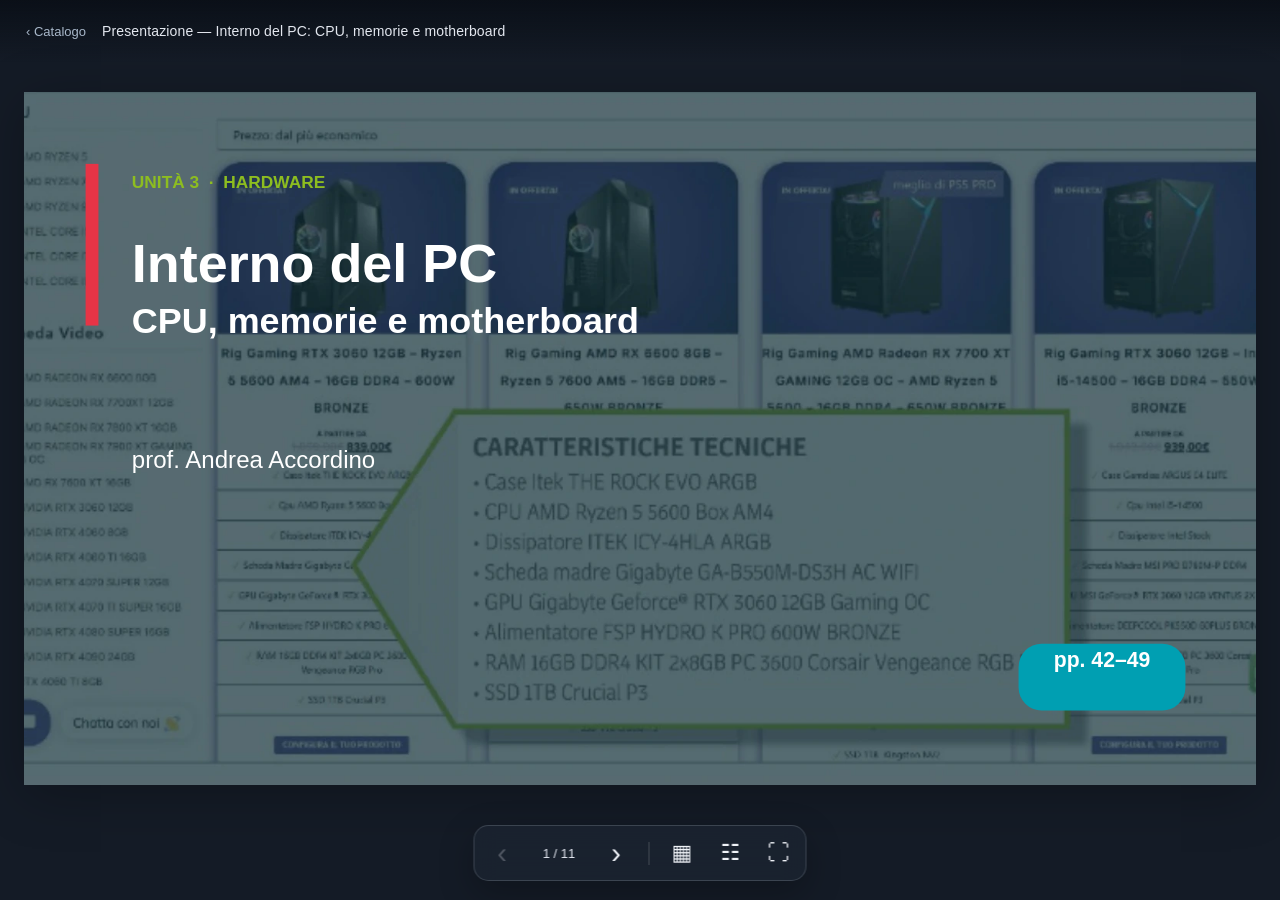
==== commit 6702d51a: "Benchmark: aggiornamento HTML tramite una richiesta GitHub API" ====
--- a/interno-pc/index.html
+++ b/interno-pc/index.html
@@ -359,4 +359,5 @@
 posizione · forma · funzione
 </p><p>Apri l’attività AccorTIC
 </p><p class="source">Transizione all’attività AccorTIC basata sui contenuti delle pp. 42–49. Le illustrazioni IA sono state utilizzate nelle slide precedenti come parte della spiegazione, non come elementi decorativi.
- Illustrazioni generate con IA dal docente, prendendo spunto dal manuale; dichiarazione docente del 2026-10-07.</p></div></details></section></main><script src="player.js" defer=""></script></body></html>+ Illustrazioni generate con IA dal docente, prendendo spunto dal manuale; dichiarazione docente del 2026-10-07.</p></div></details></section></main><script src="player.js" defer=""></script></body></html>
+<!-- Benchmark ottimizzato: aggiornamento tramite una richiesta API -->
--- a/interno-pc/slides.css
+++ b/interno-pc/slides.css
@@ -1,2 +1,77 @@
-
-*{box-sizing:border-box}body{margin:0;background:#e8eeee;color:#15333b;font-family:Arial,Helvetica,sans-serif}header{display:flex;gap:12px;align-items:center;flex-wrap:wrap;padding:12px;background:#15333b;color:white}h1{font-size:18px;margin:0;flex:1}button,select,summary{font:inherit;cursor:pointer}button,select{padding:8px;border-radius:6px;border:1px solid #cce1e2}main{padding:16px}.slide{margin:0 auto 24px;max-width:960px}.viewport{width:100%;aspect-ratio:960/540;overflow:auto;background:#f6f5ef}.surface{position:relative;overflow:hidden}.canvas{position:absolute;left:0;top:0;width:960px;height:540px;transform-origin:top left}.element{position:absolute}.text{white-space:pre-wrap;line-height:1.1;padding:3px 6px;overflow:visible}.decoration{pointer-events:none}.picture{object-fit:fill}table{border-collapse:collapse;table-layout:fixed}td{padding:4px 5px;vertical-align:top;border-bottom:1px solid #cce1e2;white-space:pre-wrap}details{background:white;padding:12px;border:1px solid #cce1e2}.reading-body{font-size:18px;line-height:1.5;overflow-wrap:anywhere}.reading-body p{white-space:pre-wrap}.reading-body img{max-width:100%;max-height:70vh;object-fit:contain}.reading-body table{width:100%;font-size:16px}.source{color:#5c6c71}body.single header{display:none}body.single main{padding:0}.slide[hidden]{display:none}button:focus-visible,select:focus-visible,summary:focus-visible{outline:3px solid #009fb2;outline-offset:2px}@media print{header{display:none}.slide{break-after:page}details{display:none}}
+/* Reader minimale: l'impaginazione originale 960x540 resta intatta. */
+*{box-sizing:border-box}
+:root{font-family:Arial,Helvetica,sans-serif;color-scheme:dark}
+html,body{margin:0;width:100%;height:100%;overflow:hidden}
+body{background:#141b26;color:#f4f6f9;font-family:Arial,Helvetica,sans-serif}
+button,summary{font:inherit;cursor:pointer}
+button{touch-action:manipulation}
+button:focus-visible,a:focus-visible,summary:focus-visible{outline:3px solid #6be0e6;outline-offset:3px}
+header{position:fixed;top:0;left:0;right:0;z-index:5;display:flex;align-items:center;gap:16px;min-height:62px;padding:12px 26px;background:linear-gradient(180deg,rgba(9,14,22,.86),rgba(9,14,22,0));transition:opacity .24s ease}
+header h1{font-size:14px;font-weight:500;letter-spacing:.01em;color:#e3e7ef;overflow:hidden;white-space:nowrap;text-overflow:ellipsis;margin:0}
+header label,header #zoom{display:none}
+.player-home{color:#a9b8ca;font-size:13px;text-decoration:none;white-space:nowrap}
+.player-home:hover{color:white}
+main{height:100dvh;width:100%;display:flex;align-items:center;justify-content:center;padding:68px 24px 92px;overflow:hidden}
+.slide{flex:none;margin:0;position:relative}
+.slide[hidden],.player-dialog[hidden]{display:none!important}
+.viewport{position:relative;overflow:hidden;background:#f6f5ef;box-shadow:0 10px 50px rgba(0,0,0,.25)}
+.surface{position:relative;overflow:hidden}
+.canvas{position:absolute;left:0;top:0;width:960px;height:540px;transform-origin:top left}
+.element{position:absolute}
+.text{white-space:pre-wrap;line-height:1.1;padding:3px 6px;overflow:visible}
+.decoration{pointer-events:none}
+.picture{object-fit:fill}
+table{border-collapse:collapse;table-layout:fixed}
+td{padding:4px 5px;vertical-align:top;border-bottom:1px solid #cce1e2;white-space:pre-wrap}
+.slide>.reading{display:none}
+.reading-body{font-size:17px;line-height:1.55;overflow-wrap:anywhere;color:#233e46}
+.reading-body p{white-space:pre-wrap}
+.reading-body img{max-width:100%;max-height:70vh;object-fit:contain}
+.reading-body table{width:100%;font-size:15px}
+.source{color:#5c6c71}
+.player-controls{position:fixed;z-index:6;bottom:19px;left:50%;transform:translateX(-50%);display:flex;align-items:center;gap:3px;padding:5px;background:rgba(26,35,48,.93);border:1px solid rgba(235,245,255,.16);border-radius:15px;box-shadow:0 12px 35px rgba(0,0,0,.25);backdrop-filter:blur(12px);transition:opacity .22s ease,transform .22s ease}
+.player-button{border:0;background:transparent;color:#f0f3f8;min-width:45px;height:44px;border-radius:10px;font-size:29px;display:grid;place-items:center;line-height:1}
+.player-button-small{font-size:22px}
+.player-button:hover:not(:disabled){background:rgba(255,255,255,.12)}
+.player-button:disabled{opacity:.25;cursor:default}
+.player-position{font-size:13px;color:#e2e6ef;text-align:center;min-width:63px;font-variant-numeric:tabular-nums}
+.player-divider{height:23px;width:1px;background:rgba(255,255,255,.19);margin:0 7px}
+.player-idle header{opacity:0;pointer-events:none}
+.player-idle .player-controls{opacity:0;pointer-events:none;transform:translate(-50%,12px)}
+.player-idle:focus-within .player-controls{opacity:1;pointer-events:auto;transform:translateX(-50%)}
+.player-idle:focus-within header{opacity:1;pointer-events:auto}
+.player-dialog{position:fixed;z-index:20;inset:0;background:rgba(7,12,20,.77);display:grid;place-items:center;padding:16px}
+.dialog-panel{width:min(760px,100%);max-height:min(88dvh,850px);display:flex;flex-direction:column;background:#f8fafb;color:#15333b;border:1px solid #dbe3eb;border-radius:18px;box-shadow:0 30px 90px rgba(0,0,0,.4);overflow:hidden}
+.dialog-header{display:flex;align-items:center;gap:16px;padding:16px 18px;border-bottom:1px solid #dbe3eb}
+.dialog-header h2{font-size:19px;margin:0;flex:1}
+.dialog-close{width:44px;height:44px;font-size:30px;line-height:1;color:#15333b;background:transparent;border:0;border-radius:10px}
+.dialog-close:hover{background:#eaf0f4}
+.dialog-content{padding:20px;overflow-y:auto;overscroll-behavior:contain}
+.player-grid{display:grid;grid-template-columns:repeat(auto-fill,minmax(195px,1fr));gap:10px}
+.grid-item{text-align:left;min-height:64px;padding:14px;border:1px solid #d6e1e6;border-radius:12px;background:white;color:#15333b;font-size:14px;line-height:1.4}
+.grid-item:hover,.grid-item[aria-current="true"]{border-color:#007b8d;background:#e9f6f7}
+.grid-item[aria-current="true"]{font-weight:bold}
+.dialog-content .reading{display:block;background:white;border:1px solid #dae3e8;border-radius:10px;padding:15px}
+.dialog-content .reading summary{font-size:14px;color:#007b8d;font-weight:bold}
+@media(max-width:600px){
+ header{padding:12px 14px;min-height:50px}
+ header h1{font-size:12px}
+ main{padding:54px 8px 78px}
+ .player-controls{bottom:12px;gap:1px}
+ .player-button{min-width:42px;height:44px}
+ .player-position{min-width:53px}
+ .player-divider{margin:0 3px}
+ .dialog-content{padding:14px}
+ .player-grid{grid-template-columns:repeat(auto-fill,minmax(135px,1fr))}
+}
+@media(hover:none){.player-idle header,.player-idle .player-controls{opacity:1;pointer-events:auto}.player-idle .player-controls{transform:translateX(-50%)}}
+@media(prefers-reduced-motion:reduce){header,.player-controls{transition:none}}
+@media print{
+ :root{color-scheme:light}
+ html,body{height:auto;overflow:visible;background:white}
+ header,.player-controls,.player-dialog{display:none!important}
+ main{display:block;height:auto;padding:0;overflow:visible}
+ .slide,.slide[hidden]{display:block!important;page-break-after:always;break-after:page;margin:0 auto}
+ .slide>.reading{display:none!important}
+ .viewport{box-shadow:none}
+}
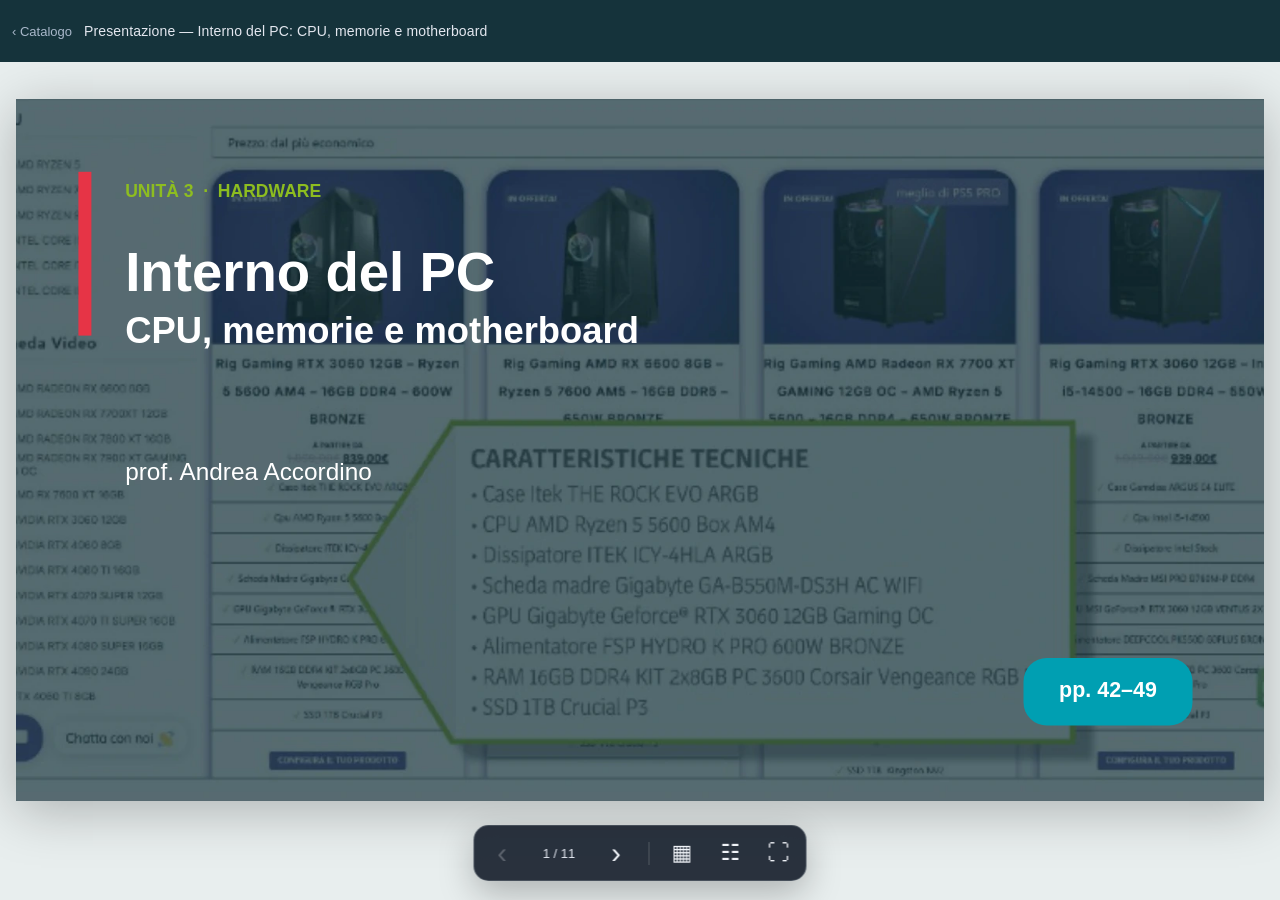
==== commit 5e2ab868: "Sostituisci presentazione di prova con la release approvata Interno PC v4" ====
--- a/interno-pc/index.html
+++ b/interno-pc/index.html
@@ -1,363 +1,394 @@
-<!DOCTYPE html><html lang="it"><head><meta charset="utf-8"><meta name="viewport" content="width=device-width,initial-scale=1"><title>Presentazione — Interno del PC: CPU, memorie e motherboard</title><link rel="stylesheet" href="slides.css"><meta http-equiv="Content-Security-Policy" content="default-src 'none'; img-src 'self'; script-src 'self'; style-src 'self' 'unsafe-inline'; connect-src 'none'; object-src 'none'; base-uri 'none'; form-action 'none'"></head><body data-slide-width="960" data-slide-height="540"><header><h1>Presentazione — Interno del PC: CPU, memorie e motherboard</h1><label>Slide <select id="selection"><option value="">Tutte</option><option value="p1">1</option><option value="p2">2</option><option value="p3">3</option><option value="p4">4</option><option value="h7039a49162173076_0_100">5</option><option value="p5">6</option><option value="p6">7</option><option value="p7">8</option><option value="case_rear_slide">9</option><option value="h265b8a00713bbd1c_3_5">10</option><option value="p9">11</option></select></label><button id="zoom" type="button">Ingrandisci</button></header><main><section class="slide" id="p1" aria-label="Interno del PC"><div class="viewport"><div class="surface"><div class="canvas" style="background:rgb(21,51,59)"><img class="element picture" data-element="s1_bg" style="left:0px;top:0px;width:960.0000000000001px;height:540px" src="assets/c2ed0252b22bb5c2b874.webp" alt="Immagine didattica della slide" loading="lazy"><div class="element shape decoration" data-element="s1_bar" style="left:48px;top:56px;width:9.992125984251969px;min-height:126px;background:rgb(230,52,70);border-radius:0px;text-align:left;height:126px;"></div><div class="element shape text" data-element="s1_eyebrow" style="left:78px;top:58px;width:320.00787401574803px;min-height:24px;background:transparent;border-radius:0px;text-align:left;"><span style="font-size:13.5px;color:rgb(141,189,32);font-weight:700;font-style:normal;text-decoration:none">UNITÀ 3  ·  HARDWARE
-</span></div><div class="element shape text" data-element="s1_title1" style="left:78px;top:108px;width:560.007874015748px;min-height:54px;background:transparent;border-radius:0px;text-align:left;"><span style="font-size:42px;color:rgb(255,255,255);font-weight:700;font-style:normal;text-decoration:none">Interno del PC
-</span></div><div class="element shape text" data-element="s1_title2" style="left:78px;top:161px;width:650.007874015748px;min-height:45.99212598425197px;background:transparent;border-radius:0px;text-align:left;"><span style="font-size:28px;color:rgb(255,255,255);font-weight:700;font-style:normal;text-decoration:none">CPU, memorie e motherboard
-</span></div><div class="element shape text" data-element="s1_author" style="left:78px;top:274px;width:330px;min-height:30px;background:transparent;border-radius:0px;text-align:left;"><span style="font-size:18.75px;color:rgb(255,255,255);font-weight:400;font-style:normal;text-decoration:none">prof. Andrea Accordino
-</span></div><div class="element shape text" data-element="s1_pages" style="left:775px;top:430px;width:129.99212598425197px;min-height:51.99212598425197px;background:rgb(0,159,178);border-radius:18px;text-align:center;"><span style="font-size:16.5px;color:rgb(255,255,255);font-weight:700;font-style:normal;text-decoration:none">pp. 42–49
-</span></div></div></div></div><details class="reading"><summary>Testo e fonti · Interno del PC</summary><div class="reading-body"><img src="assets/c2ed0252b22bb5c2b874.webp" alt="Immagine didattica" loading="lazy"><p></p><p>UNITÀ 3  ·  HARDWARE
-</p><p>Interno del PC
-</p><p>CPU, memorie e motherboard
-</p><p>prof. Andrea Accordino
-</p><p>pp. 42–49
-</p><p class="source">Fonte: Barbero, Vaschetto, Rolfo, Dal BIT all’INTELLIGENZA ARTIFICIALE, Sanoma/Linx, Unità 3, pp. 42–49. Riferimento iconografico: p. 42, Figura 1, come riferimento per l’illustrazione IA.
- Illustrazioni generate con IA dal docente, prendendo spunto dal manuale; dichiarazione docente del 2026-10-07.</p></div></details></section><section class="slide" id="p2" aria-label="Il modello di von Neumann"><div class="viewport"><div class="surface"><div class="canvas" style="background:rgb(246,245,239)"><div class="element shape text" data-element="p2_eyebrow2" style="left:48px;top:24px;width:249.99212598425197px;min-height:18px;background:transparent;border-radius:0px;text-align:left;"><span style="font-size:11.25px;color:rgb(0,123,141);font-weight:700;font-style:normal;text-decoration:none">INTERNO DEL PC
-</span></div><div class="element shape text" data-element="p2_title2" style="left:48px;top:55px;width:780px;min-height:42.00000000000001px;background:transparent;border-radius:0px;text-align:left;"><span style="font-size:27px;color:rgb(21,51,59);font-weight:700;font-style:normal;text-decoration:none">Il modello di von Neumann
-</span></div><div class="element shape text" data-element="p2_badge2" style="left:888px;top:29px;width:33.99212598425197px;min-height:33.99212598425197px;background:rgb(230,52,70);border-radius:18px;text-align:center;"><span style="font-size:14.5px;color:rgb(255,255,255);font-weight:700;font-style:normal;text-decoration:none">2
-</span></div><div class="element shape text" data-element="p2_ref2" style="left:48px;top:506px;width:150px;min-height:14.007874015748031px;background:transparent;border-radius:0px;text-align:left;"><span style="font-size:9.5px;color:rgb(92,108,113);font-weight:700;font-style:normal;text-decoration:none">pp. 42–43
-</span></div><div class="element shape text" data-element="p2_lead2" style="left:48px;top:103.28937007874016px;width:300px;min-height:76.7007874015748px;background:transparent;border-radius:0px;text-align:left;"><span style="font-size:17px;color:rgb(21,51,59);font-weight:700;font-style:normal;text-decoration:none">Un computer può essere descritto con pochi blocchi funzionali collegati tra loro.
-</span></div><div class="element shape decoration" data-element="p2_card_cpu" style="left:48px;top:195px;width:300px;min-height:63.99212598425196px;background:rgb(21,51,59);border-radius:18px;text-align:left;height:63.99212598425196px;"></div><div class="element shape text" data-element="p2_cpu_t" style="left:66px;top:207px;width:74.00787401574804px;min-height:20.00787401574803px;background:transparent;border-radius:0px;text-align:left;"><span style="font-size:14.5px;color:rgb(141,189,32);font-weight:700;font-style:normal;text-decoration:none">CPU
-</span></div><div class="element shape text" data-element="p2_cpu_b" style="left:142px;top:205px;width:185.00787401574803px;min-height:33.99212598425197px;background:transparent;border-radius:0px;text-align:left;"><span style="font-size:12.199999809265137px;color:rgb(255,255,255);font-weight:400;font-style:normal;text-decoration:none">esegue istruzioni, calcoli e coordina
-</span></div><div class="element shape decoration" data-element="p2_card_mem" style="left:48px;top:274px;width:300px;min-height:63.99212598425196px;background:rgb(0,159,178);border-radius:18px;text-align:left;height:63.99212598425196px;"></div><div class="element shape text" data-element="p2_mem_t" style="left:66px;top:286px;width:90px;min-height:20.00787401574803px;background:transparent;border-radius:0px;text-align:left;"><span style="font-size:14.5px;color:rgb(255,255,255);font-weight:700;font-style:normal;text-decoration:none">MEMORIA
-</span></div><div class="element shape text" data-element="p2_mem_b" style="left:162px;top:284px;width:165px;min-height:33.99212598425197px;background:transparent;border-radius:0px;text-align:left;"><span style="font-size:12.199999809265137px;color:rgb(255,255,255);font-weight:400;font-style:normal;text-decoration:none">contiene programma e dati in uso
-</span></div><div class="element shape decoration" data-element="p2_card_io" style="left:48px;top:353px;width:300px;min-height:63.99212598425196px;background:rgb(255,255,255);border-radius:18px;text-align:left;height:63.99212598425196px;"></div><div class="element shape text" data-element="p2_io_t" style="left:66px;top:365px;width:110.00787401574803px;min-height:20.00787401574803px;background:transparent;border-radius:0px;text-align:left;"><span style="font-size:13.5px;color:rgb(0,123,141);font-weight:700;font-style:normal;text-decoration:none">INPUT / OUTPUT
-</span></div><div class="element shape text" data-element="p2_io_b" style="left:180px;top:363px;width:147px;min-height:36px;background:transparent;border-radius:0px;text-align:left;"><span style="font-size:11.800000190734863px;color:rgb(92,108,113);font-weight:400;font-style:normal;text-decoration:none">inserisce dati e restituisce risultati
-</span></div><div class="element shape text" data-element="p2_bus2" style="left:48px;top:438px;width:300px;min-height:42.00000000000001px;background:rgb(0,123,141);border-radius:18px;text-align:center;"><span style="font-size:12.600000381469727px;color:rgb(255,255,255);font-weight:700;font-style:normal;text-decoration:none">BUS  ·  fa comunicare e sincronizzare gli altri blocchi
-</span></div><img class="element picture" data-element="h7039a49162173076_0_0" style="left:360px;top:110px;width:462px;height:308px" src="assets/74f093655cd7fd11a005.webp" alt="Immagine didattica della slide" loading="lazy"><img class="element picture" data-element="h7039a49162173076_0_5" style="left:833.3140848425196px;top:376.9616059055119px;width:126.32650590551181px;height:164.07683070866142px" src="assets/c553afb0b19eb605888e.webp" alt="Immagine didattica della slide" loading="lazy"><div class="element shape text" data-element="h7039a49162173076_0_6" style="left:514.2027559055118px;top:430.2027559055118px;width:281.9763779527559px;min-height:95.07874015748033px;background:transparent;border-radius:0px;text-align:center;"><span style="font-size:14px;color:rgb(0,0,0);font-weight:400;font-style:normal;text-decoration:none">Pensavate che “computer” significasse solo accenderlo?
-</span></div></div></div></div><details class="reading"><summary>Testo e fonti · Il modello di von Neumann</summary><div class="reading-body"><p>INTERNO DEL PC
-</p><p>Il modello di von Neumann
-</p><p>2
-</p><p>pp. 42–43
-</p><p>Un computer può essere descritto con pochi blocchi funzionali collegati tra loro.
-</p><p></p><p>CPU
-</p><p>esegue istruzioni, calcoli e coordina
-</p><p></p><p>MEMORIA
-</p><p>contiene programma e dati in uso
-</p><p></p><p>INPUT / OUTPUT
-</p><p>inserisce dati e restituisce risultati
-</p><p>BUS  ·  fa comunicare e sincronizzare gli altri blocchi
-</p><img src="assets/74f093655cd7fd11a005.webp" alt="Immagine didattica" loading="lazy"><img src="assets/c553afb0b19eb605888e.webp" alt="Immagine didattica" loading="lazy"><p>Pensavate che “computer” significasse solo accenderlo?
-</p><p class="source">Fonte: pp. 42–43, modello logico-funzionale di von Neumann e descrizione di CPU, memoria centrale, periferiche di input/output e bus. Riferimento iconografico: p. 42, Figura 2, usata come riferimento concettuale per frecce e relazioni.
- Illustrazioni generate con IA dal docente, prendendo spunto dal manuale; dichiarazione docente del 2026-10-07.</p></div></details></section><section class="slide" id="p3" aria-label="Dentro la CPU: ALU e CU"><div class="viewport"><div class="surface"><div class="canvas" style="background:rgb(246,245,239)"><div class="element shape text" data-element="s3_eyebrow" style="left:48px;top:24px;width:249.99212598425197px;min-height:18px;background:transparent;border-radius:0px;text-align:left;"><span style="font-size:11.25px;color:rgb(0,123,141);font-weight:700;font-style:normal;text-decoration:none">INTERNO DEL PC
-</span></div><div class="element shape text" data-element="s3_title" style="left:48px;top:55px;width:759.992125984252px;min-height:42.00000000000001px;background:transparent;border-radius:0px;text-align:left;"><span style="font-size:27px;color:rgb(21,51,59);font-weight:700;font-style:normal;text-decoration:none">Dentro la CPU: ALU e CU
-</span></div><div class="element shape text" data-element="s3_badge" style="left:888px;top:29px;width:33.99212598425197px;min-height:33.99212598425197px;background:rgb(230,52,70);border-radius:18px;text-align:center;"><span style="font-size:14.5px;color:rgb(255,255,255);font-weight:700;font-style:normal;text-decoration:none">3
-</span></div><div class="element shape text" data-element="s3_ref" style="left:48px;top:504px;width:150px;min-height:14.007874015748031px;background:transparent;border-radius:0px;text-align:left;"><span style="font-size:9.5px;color:rgb(92,108,113);font-weight:700;font-style:normal;text-decoration:none">pp. 43–44
-</span></div><div class="element shape decoration" data-element="s3_cpucard" style="left:510px;top:126px;width:402px;min-height:124.03937007874016px;background:rgb(21,51,59);border-radius:18px;text-align:left;height:124.03937007874016px;"></div><div class="element shape text" data-element="s3_cput" style="left:532px;top:143.02660137795274px;width:72px;min-height:29.19685039370079px;background:transparent;border-radius:0px;text-align:left;"><span style="font-size:18.5px;color:rgb(141,189,32);font-weight:700;font-style:normal;text-decoration:none">CPU
-</span></div><div class="element shape text" data-element="s3_cpub" style="left:532px;top:179.51217578740156px;width:350.00787401574803px;min-height:60.82677165354331px;background:transparent;border-radius:0px;text-align:left;"><span style="font-size:14.300000190734863px;color:rgb(255,255,255);font-weight:400;font-style:normal;text-decoration:none">Esegue le istruzioni del programma, svolge calcoli e coordina le attività dei dispositivi collegati al sistema.
-</span></div><div class="element shape text" data-element="s3_alucard" style="left:510px;top:276.805119488189px;width:189.99212598425197px;min-height:164.1968503937008px;background:rgb(0,159,178);border-radius:18px;text-align:center;"><span style="font-size:18px;color:#15333b;font-weight:700;font-style:normal;text-decoration:none">ALU
-</span><span style="font-size:13.199999809265137px;color:#15333b;font-weight:400;font-style:normal;text-decoration:none">Esegue operazioni aritmetiche e logiche.
-</span><span style="font-size:13.199999809265137px;color:#15333b;font-weight:400;font-style:normal;text-decoration:none">
-</span><span style="font-size:18px;color:#15333b;font-weight:700;font-style:normal;text-decoration:none">
-</span><span style="font-size:18px;color:#15333b;font-weight:700;font-style:normal;text-decoration:none">
-</span></div><div class="element shape text" data-element="s3_cucard" style="left:720px;top:276.80704094488186px;width:189.99212598425197px;min-height:164.1968503937008px;background:rgb(8,120,169);border-radius:18px;text-align:center;"><span style="font-size:18px;color:#15333b;font-weight:700;font-style:normal;text-decoration:none">CU
-</span><span style="font-size:18px;color:#15333b;font-weight:700;font-style:normal;text-decoration:none">
-</span><span style="font-size:13.199999809265137px;color:#15333b;font-weight:400;font-style:normal;text-decoration:none">Unità di Controllo.
-</span><span style="font-size:13.199999809265137px;color:#15333b;font-weight:400;font-style:normal;text-decoration:none">Recupera le istruzioni e coordina l’esecuzione.
-</span><span style="font-size:13.199999809265137px;color:#15333b;font-weight:400;font-style:normal;text-decoration:none">
-</span></div><div class="element shape text" data-element="s3_tag" style="left:510px;top:467.7716535433071px;width:399.99212598425197px;min-height:51.99212598425197px;background:rgb(141,189,32);border-radius:18px;text-align:center;"><span style="font-size:17px;color:rgb(21,51,59);font-weight:700;font-style:normal;text-decoration:none">ALU elabora  ·  CU controlla
-</span></div><img class="element picture" data-element="h7039a49162173076_0_3" style="left:518.0039273622048px;top:348.21053346456694px;width:85.99604173228347px;height:87.36230551181102px" src="assets/f530dfd03cbfe6652b2e.webp" alt="Immagine didattica della slide" loading="lazy"><img class="element picture" data-element="h7039a49162173076_0_80" style="left:611.3512942913386px;top:345.9832700787402px;width:83.43796889763779px;height:91.81686456692913px" src="assets/37f76003d0114a6de36f.webp" alt="Immagine didattica della slide" loading="lazy"><img class="element picture" data-element="h7039a49162173076_0_87" style="left:66.32283464566929px;top:113.5275590551181px;width:378.0373181102362px;height:409.0707460629921px" src="assets/9b01989b6a9aec0791bd.webp" alt="Immagine didattica della slide" loading="lazy"></div></div></div><details class="reading"><summary>Testo e fonti · Dentro la CPU: ALU e CU</summary><div class="reading-body"><p>INTERNO DEL PC
-</p><p>Dentro la CPU: ALU e CU
-</p><p>3
-</p><p>pp. 43–44
-</p><p></p><p>CPU
-</p><p>Esegue le istruzioni del programma, svolge calcoli e coordina le attività dei dispositivi collegati al sistema.
-</p><p>ALU
-Esegue operazioni aritmetiche e logiche.
-
-
-
-</p><p>CU
-
-Unità di Controllo.
-Recupera le istruzioni e coordina l’esecuzione.
-
-</p><p>ALU elabora  ·  CU controlla
-</p><img src="assets/f530dfd03cbfe6652b2e.webp" alt="Immagine didattica" loading="lazy"><img src="assets/37f76003d0114a6de36f.webp" alt="Immagine didattica" loading="lazy"><img src="assets/9b01989b6a9aec0791bd.webp" alt="Immagine didattica" loading="lazy"><p class="source">Fonte: pp. 43–44. La CPU corrisponde fisicamente al microprocessore; ALU = elaborazione logico-matematica, CU = controllo e sincronizzazione. Riferimento iconografico: p. 43, Figura 3.
- Illustrazioni generate con IA dal docente, prendendo spunto dal manuale; dichiarazione docente del 2026-10-07.</p></div></details></section><section class="slide" id="p4" aria-label="Come lavora la CPU"><div class="viewport"><div class="surface"><div class="canvas" style="background:rgb(246,245,239)"><div class="element shape text" data-element="s4_eyebrow" style="left:48px;top:24px;width:249.99212598425197px;min-height:18px;background:transparent;border-radius:0px;text-align:left;"><span style="font-size:11.25px;color:rgb(0,123,141);font-weight:700;font-style:normal;text-decoration:none">INTERNO DEL PC
-</span></div><div class="element shape text" data-element="s4_title" style="left:48px;top:55px;width:759.992125984252px;min-height:42.00000000000001px;background:transparent;border-radius:0px;text-align:left;"><span style="font-size:27px;color:rgb(21,51,59);font-weight:700;font-style:normal;text-decoration:none">Come lavora la CPU
-</span></div><div class="element shape text" data-element="s4_badge" style="left:888px;top:29px;width:33.99212598425197px;min-height:33.99212598425197px;background:rgb(230,52,70);border-radius:18px;text-align:center;"><span style="font-size:14.5px;color:rgb(255,255,255);font-weight:700;font-style:normal;text-decoration:none">4
-</span></div><div class="element shape text" data-element="s4_ref" style="left:48px;top:504px;width:150px;min-height:14.007874015748031px;background:transparent;border-radius:0px;text-align:left;"><span style="font-size:9.5px;color:rgb(92,108,113);font-weight:700;font-style:normal;text-decoration:none">p. 44
-</span></div><div class="element shape text" data-element="s4_sub" style="left:48px;top:116px;width:480px;min-height:27.992125984251967px;background:transparent;border-radius:0px;text-align:left;"><span style="font-size:22.5px;color:rgb(0,159,178);font-weight:700;font-style:normal;text-decoration:none">Il ciclo fetch-decode-execute
-</span></div><div class="element shape text" data-element="s4_card1" style="left:48px;top:157px;width:246.00000000000003px;min-height:105.14173228346456px;background:rgb(255,255,255);border-radius:18px;text-align:center;"><span style="font-size:20px;color:rgb(21,51,59);font-weight:700;font-style:normal;text-decoration:none">FETCH
-</span><span style="font-size:13.5px;color:rgb(92,108,113);font-weight:400;font-style:normal;text-decoration:none">
-</span><span style="font-size:13.5px;color:rgb(92,108,113);font-weight:400;font-style:normal;text-decoration:none">La CU legge
-</span><span style="font-size:13.5px;color:rgb(92,108,113);font-weight:400;font-style:normal;text-decoration:none">l’istruzione da eseguire.
-</span></div><div class="element shape text" data-element="s4_num1" style="left:66px;top:172px;width:42.00000000000001px;min-height:42.00000000000001px;background:rgb(0,159,178);border-radius:18px;text-align:center;"><span style="font-size:17px;color:rgb(255,255,255);font-weight:700;font-style:normal;text-decoration:none">1
-</span></div><div class="element shape decoration" data-element="s4_t1" style="left:124px;top:173px;width:144.99212598425197px;min-height:30px;background:transparent;border-radius:0px;text-align:left;height:30px;"></div><div class="element shape text" data-element="s4_card2" style="left:357px;top:157px;width:246.00000000000003px;min-height:105.14173228346456px;background:rgb(255,255,255);border-radius:18px;text-align:center;"><span style="font-size:20px;color:rgb(21,51,59);font-weight:700;font-style:normal;text-decoration:none">DECODE
-</span><span style="font-size:13.5px;color:rgb(92,108,113);font-weight:400;font-style:normal;text-decoration:none">
-</span><span style="font-size:13.5px;color:rgb(92,108,113);font-weight:400;font-style:normal;text-decoration:none">L’istruzione letta
-</span><span style="font-size:13.5px;color:rgb(92,108,113);font-weight:400;font-style:normal;text-decoration:none">viene interpretata.</span><span style="font-size:20px;color:rgb(21,51,59);font-weight:700;font-style:normal;text-decoration:none">
-</span></div><div class="element shape text" data-element="s4_num2" style="left:375px;top:172px;width:42.00000000000001px;min-height:42.00000000000001px;background:rgb(0,159,178);border-radius:18px;text-align:center;"><span style="font-size:17px;color:rgb(255,255,255);font-weight:700;font-style:normal;text-decoration:none">2
-</span></div><div class="element shape text" data-element="s4_card3" style="left:666px;top:157px;width:246.00000000000003px;min-height:105.14173228346456px;background:rgb(255,255,255);border-radius:18px;text-align:center;"><span style="font-size:20px;color:rgb(21,51,59);font-weight:700;font-style:normal;text-decoration:none">EXECUTE
-</span><span style="font-size:20px;color:rgb(21,51,59);font-weight:700;font-style:normal;text-decoration:none">
-</span><span style="font-size:13.5px;color:rgb(92,108,113);font-weight:400;font-style:normal;text-decoration:none">L’istruzione letta
-</span><span style="font-size:13.5px;color:rgb(92,108,113);font-weight:400;font-style:normal;text-decoration:none">viene eseguita.</span><span style="font-size:14px;color:rgb(0,0,0);font-weight:400;font-style:normal;text-decoration:none">
-</span></div><div class="element shape text" data-element="s4_num3" style="left:684px;top:172px;width:42.00000000000001px;min-height:42.00000000000001px;background:rgb(230,52,70);border-radius:18px;text-align:center;"><span style="font-size:17px;color:rgb(255,255,255);font-weight:700;font-style:normal;text-decoration:none">3
-</span></div><div class="element shape text" data-element="s4_arr1" style="left:309px;top:182.3831763779528px;width:42.00000000000001px;min-height:42.00000000000001px;background:transparent;border-radius:0px;text-align:center;"><span style="font-size:30px;color:rgb(230,52,70);font-weight:700;font-style:normal;text-decoration:none">→
-</span></div><div class="element shape text" data-element="s4_arr2" style="left:618px;top:182.3831763779528px;width:42.00000000000001px;min-height:42.00000000000001px;background:transparent;border-radius:0px;text-align:center;"><span style="font-size:30px;color:rgb(230,52,70);font-weight:700;font-style:normal;text-decoration:none">→
-</span></div><img class="element picture" data-element="h7039a49162173076_0_131" style="left:183.78051181102362px;top:262.7755905511811px;width:592.4392692913385px;height:253.8583716535433px" src="assets/6d564c675d3a2f37ba9c.webp" alt="Immagine didattica della slide" loading="lazy"></div></div></div><details class="reading"><summary>Testo e fonti · Come lavora la CPU</summary><div class="reading-body"><p>INTERNO DEL PC
-</p><p>Come lavora la CPU
-</p><p>4
-</p><p>p. 44
-</p><p>Il ciclo fetch-decode-execute
-</p><p>FETCH
-
-La CU legge
-l’istruzione da eseguire.
-</p><p>1
-</p><p></p><p>DECODE
-
-L’istruzione letta
-viene interpretata.
-</p><p>2
-</p><p>EXECUTE
-
-L’istruzione letta
-viene eseguita.
-</p><p>3
-</p><p>→
-</p><p>→
-</p><img src="assets/6d564c675d3a2f37ba9c.webp" alt="Immagine didattica" loading="lazy"><p class="source">Fonte: p. 44. Ciclo di istruzione fetch → decode → execute; registri interni, clock e core come elementi che concorrono al funzionamento della CPU.
- Illustrazioni generate con IA dal docente, prendendo spunto dal manuale; dichiarazione docente del 2026-10-07.</p></div></details></section><section class="slide" id="h7039a49162173076_0_100" aria-label="Cosa contiene la CPU"><div class="viewport"><div class="surface"><div class="canvas" style="background:rgb(246,245,239)"><div class="element shape text" data-element="h7039a49162173076_0_101" style="left:48px;top:24px;width:249.99212598425197px;min-height:18px;background:transparent;border-radius:0px;text-align:left;"><span style="font-size:11.25px;color:rgb(0,123,141);font-weight:700;font-style:normal;text-decoration:none">INTERNO DEL PC
-</span></div><div class="element shape text" data-element="h7039a49162173076_0_102" style="left:48px;top:55px;width:759.992125984252px;min-height:42.00000000000001px;background:transparent;border-radius:0px;text-align:left;"><span style="font-size:27px;color:rgb(21,51,59);font-weight:700;font-style:normal;text-decoration:none">Cosa contiene la CPU
-</span></div><div class="element shape text" data-element="h7039a49162173076_0_103" style="left:888px;top:29px;width:33.99212598425197px;min-height:33.99212598425197px;background:rgb(230,52,70);border-radius:18px;text-align:center;"><span style="font-size:14.5px;color:rgb(255,255,255);font-weight:700;font-style:normal;text-decoration:none">4
-</span></div><div class="element shape text" data-element="h7039a49162173076_0_104" style="left:48px;top:504px;width:150px;min-height:14.007874015748031px;background:transparent;border-radius:0px;text-align:left;"><span style="font-size:9.5px;color:rgb(92,108,113);font-weight:700;font-style:normal;text-decoration:none">p. 44
-</span></div><div class="element shape text" data-element="h7039a49162173076_0_115" style="left:50.80511811023622px;top:119.01968503937007px;width:246.00000000000003px;min-height:126px;background:rgb(255,255,255);border-radius:18px;text-align:left;"><span style="font-size:14.5px;color:rgb(0,123,141);font-weight:700;font-style:normal;text-decoration:none">REGISTRI
-</span><span style="font-size:14.5px;color:rgb(0,123,141);font-weight:700;font-style:normal;text-decoration:none">
-</span><span style="font-size:12.199999809265137px;color:rgb(92,108,113);font-weight:400;font-style:normal;text-decoration:none">Piccole memorie interne alla CPU: conservano temporaneamente operandi, risultati e riferimenti.</span><span style="font-size:14px;color:rgb(0,0,0);font-weight:400;font-style:normal;text-decoration:none">
-</span></div><div class="element shape text" data-element="h7039a49162173076_0_118" style="left:359.8051181102362px;top:119.01968503937007px;width:246.00000000000003px;min-height:126px;background:rgb(238,245,244);border-radius:18px;text-align:left;"><span style="font-size:14.5px;color:rgb(0,159,178);font-weight:700;font-style:normal;text-decoration:none">CLOCK
-</span><span style="font-size:12.199999809265137px;color:rgb(92,108,113);font-weight:400;font-style:normal;text-decoration:none">
-</span><span style="font-size:12.199999809265137px;color:rgb(92,108,113);font-weight:400;font-style:normal;text-decoration:none">Segnale periodico che sincronizza le operazioni. La frequenza si misura in hertz (Hz).
-</span></div><div class="element shape text" data-element="h7039a49162173076_0_121" style="left:668.8051181102362px;top:119.01968503937007px;width:246.00000000000003px;min-height:126px;background:rgb(255,255,255);border-radius:18px;text-align:left;"><span style="font-size:14.5px;color:rgb(0,123,141);font-weight:700;font-style:normal;text-decoration:none">CORE
-</span><span style="font-size:12.199999809265137px;color:rgb(92,108,113);font-weight:400;font-style:normal;text-decoration:none">
-</span><span style="font-size:12.199999809265137px;color:rgb(92,108,113);font-weight:400;font-style:normal;text-decoration:none">Nuclei di elaborazione capaci di eseguire istruzioni anche in parallelo.
-</span></div><img class="element picture" data-element="h7039a49162173076_0_127" style="left:57.68701496062992px;top:248.03149311023623px;width:844.6258393700787px;height:281.6791492125984px" src="assets/fbf6293adcf6e4850c1f.webp" alt="Immagine didattica della slide" loading="lazy"></div></div></div><details class="reading"><summary>Testo e fonti · Cosa contiene la CPU</summary><div class="reading-body"><p>INTERNO DEL PC
-</p><p>Cosa contiene la CPU
-</p><p>4
-</p><p>p. 44
-</p><p>REGISTRI
-
-Piccole memorie interne alla CPU: conservano temporaneamente operandi, risultati e riferimenti.
-</p><p>CLOCK
-
-Segnale periodico che sincronizza le operazioni. La frequenza si misura in hertz (Hz).
-</p><p>CORE
-
-Nuclei di elaborazione capaci di eseguire istruzioni anche in parallelo.
-</p><img src="assets/fbf6293adcf6e4850c1f.webp" alt="Immagine didattica" loading="lazy"><p class="source">Fonte: p. 44. Ciclo di istruzione fetch → decode → execute; registri interni, clock e core come elementi che concorrono al funzionamento della CPU.
- Illustrazioni generate con IA dal docente, prendendo spunto dal manuale; dichiarazione docente del 2026-10-07.</p></div></details></section><section class="slide" id="p5" aria-label="Cache, RAM e ROM"><div class="viewport"><div class="surface"><div class="canvas" style="background:rgb(246,245,239)"><div class="element shape text" data-element="s5_eyebrow" style="left:48px;top:24px;width:249.99212598425197px;min-height:18px;background:transparent;border-radius:0px;text-align:left;"><span style="font-size:11.25px;color:rgb(0,123,141);font-weight:700;font-style:normal;text-decoration:none">INTERNO DEL PC
-</span></div><div class="element shape text" data-element="s5_title" style="left:48px;top:55px;width:759.992125984252px;min-height:42.00000000000001px;background:transparent;border-radius:0px;text-align:left;"><span style="font-size:27px;color:rgb(21,51,59);font-weight:700;font-style:normal;text-decoration:none">Cache, RAM e ROM
-</span></div><div class="element shape text" data-element="s5_badge" style="left:888px;top:29px;width:33.99212598425197px;min-height:33.99212598425197px;background:rgb(230,52,70);border-radius:18px;text-align:center;"><span style="font-size:14.5px;color:rgb(255,255,255);font-weight:700;font-style:normal;text-decoration:none">5
-</span></div><div class="element shape text" data-element="s5_ref" style="left:48px;top:504px;width:150px;min-height:14.007874015748031px;background:transparent;border-radius:0px;text-align:left;"><span style="font-size:9.5px;color:rgb(92,108,113);font-weight:700;font-style:normal;text-decoration:none">pp. 44–45
-</span></div><div class="element shape text" data-element="s5_sub" style="left:48px;top:99.99212598425197px;width:339.99212598425197px;min-height:26.007874015748033px;background:transparent;border-radius:0px;text-align:left;"><span style="font-size:21.5px;color:rgb(0,159,178);font-weight:700;font-style:normal;text-decoration:none">Tre memorie, tre ruoli
-</span></div><div class="element shape decoration" data-element="s5_mem0" style="left:440px;top:198.4311275590551px;width:471.99212598425197px;min-height:92.00787401574804px;background:rgb(21,51,59);border-radius:18px;text-align:left;height:92.00787401574804px;"></div><div class="element shape text" data-element="s5_memt0" style="left:460px;top:212.4311275590551px;width:99.99212598425197px;min-height:21.99212598425197px;background:transparent;border-radius:0px;text-align:left;"><span style="font-size:17px;color:rgb(255,255,255);font-weight:700;font-style:normal;text-decoration:none">CACHE
-</span></div><div class="element shape text" data-element="s5_memb0" style="left:460px;top:240.4311275590551px;width:420px;min-height:39.99212598425197px;background:transparent;border-radius:0px;text-align:left;"><span style="font-size:12.5px;color:rgb(255,255,255);font-weight:400;font-style:normal;text-decoration:none">Sta dentro la CPU, è molto piccola ma molto veloce. Conserva temporaneamente dati e istruzioni che serviranno a breve alla CPU.
-</span></div><div class="element shape decoration" data-element="s5_mem1" style="left:440px;top:303.4311275590551px;width:471.99212598425197px;min-height:92.00787401574804px;background:rgb(0,159,178);border-radius:18px;text-align:left;height:92.00787401574804px;"></div><div class="element shape text" data-element="s5_memt1" style="left:460px;top:317.4311275590551px;width:99.99212598425197px;min-height:21.99212598425197px;background:transparent;border-radius:0px;text-align:left;"><span style="font-size:17px;color:rgb(255,255,255);font-weight:700;font-style:normal;text-decoration:none">RAM
-</span></div><div class="element shape text" data-element="s5_memb1" style="left:460.1673228346457px;top:345.43112755905514px;width:249.99212598425197px;min-height:39.99212598425197px;background:transparent;border-radius:0px;text-align:left;"><span style="font-size:12.5px;color:rgb(255,255,255);font-weight:400;font-style:normal;text-decoration:none">Contiene programmi e dati in uso. Permette lettura e scrittura ed è volatile.
-</span></div><div class="element shape decoration" data-element="s5_mem2" style="left:440px;top:408.43112755905514px;width:471.99212598425197px;min-height:92.00787401574804px;background:rgb(255,255,255);border-radius:18px;text-align:left;height:92.00787401574804px;"></div><div class="element shape text" data-element="s5_memt2" style="left:460px;top:422.43112755905514px;width:99.99212598425197px;min-height:21.99212598425197px;background:transparent;border-radius:0px;text-align:left;"><span style="font-size:17px;color:rgb(0,123,141);font-weight:700;font-style:normal;text-decoration:none">ROM
-</span></div><div class="element shape text" data-element="s5_memb2" style="left:460px;top:450.43112755905514px;width:420px;min-height:39.99212598425197px;background:transparent;border-radius:0px;text-align:left;"><span style="font-size:12.5px;color:rgb(92,108,113);font-weight:400;font-style:normal;text-decoration:none">Memoria permanente, normalmente di sola lettura. Conserva il BIOS anche senza alimentazione.
-</span></div><img class="element picture" data-element="h7039a49162173076_0_91" style="left:30.108267716535433px;top:135.79330708661416px;width:339.9921732283464px;height:368.20574999999997px" src="assets/44b278f36bbcd8f35576.webp" alt="Immagine didattica della slide" loading="lazy"><svg class="element connector" style="inset:0;width:100%;height:100%;pointer-events:none" aria-label="Collegamento fra concetti"><defs><marker id="arrow-h7039a49162173076_0_93" markerWidth="8" markerHeight="8" refX="7" refY="4" orient="auto"><path d="M0,0 L8,4 L0,8 Z" fill="rgb(230,52,70)"></path></marker></defs><path d="M921.9923907480314,133.99539055118112 H933.9923907480314 V244.43506456692913 H911.992125984252" fill="none" stroke="rgb(230,52,70)" stroke-width="2" marker-end="url(#arrow-h7039a49162173076_0_93)"></path></svg><div class="element shape text" data-element="s5_vol" style="left:734.0790049212598px;top:99.99145354330709px;width:187.91338582677164px;min-height:68.00787401574803px;background:rgb(255,255,255);border-radius:18px;text-align:center;"><span style="font-size:13.199999809265137px;color:rgb(230,52,70);font-weight:700;font-style:normal;text-decoration:none">MEMORIE VOLATILI!!!
-</span><span style="font-size:12.199999809265137px;color:rgb(92,108,113);font-weight:400;font-style:normal;text-decoration:none">perdono il contenuto quando manca l’alimentazione</span><span style="font-size:13.199999809265137px;color:rgb(230,52,70);font-weight:700;font-style:normal;text-decoration:none">
-</span></div><svg class="element connector" style="inset:0;width:100%;height:100%;pointer-events:none" aria-label="Collegamento fra concetti"><defs><marker id="arrow-h7039a49162173076_0_94" markerWidth="8" markerHeight="8" refX="7" refY="4" orient="auto"><path d="M0,0 L8,4 L0,8 Z" fill="rgb(230,52,70)"></path></marker></defs><path d="M921.9923907480314,133.99539055118112 H933.9923907480314 V349.4350645669291 H911.992125984252" fill="none" stroke="rgb(230,52,70)" stroke-width="2" marker-end="url(#arrow-h7039a49162173076_0_94)"></path></svg></div></div></div><details class="reading"><summary>Testo e fonti · Cache, RAM e ROM</summary><div class="reading-body"><p>INTERNO DEL PC
-</p><p>Cache, RAM e ROM
-</p><p>5
-</p><p>pp. 44–45
-</p><p>Tre memorie, tre ruoli
-</p><p></p><p>CACHE
-</p><p>Sta dentro la CPU, è molto piccola ma molto veloce. Conserva temporaneamente dati e istruzioni che serviranno a breve alla CPU.
-</p><p></p><p>RAM
-</p><p>Contiene programmi e dati in uso. Permette lettura e scrittura ed è volatile.
-</p><p></p><p>ROM
-</p><p>Memoria permanente, normalmente di sola lettura. Conserva il BIOS anche senza alimentazione.
-</p><img src="assets/44b278f36bbcd8f35576.webp" alt="Immagine didattica" loading="lazy"><p></p><p>MEMORIE VOLATILI!!!
-perdono il contenuto quando manca l’alimentazione
-</p><p></p><p class="source">Fonte: pp. 44–45. Confronto tra cache, RAM e ROM; volatilità della RAM e permanenza della ROM; BIOS nella ROM. Riferimento iconografico: p. 45, Figura 4.
- Illustrazioni generate con IA dal docente, prendendo spunto dal manuale; dichiarazione docente del 2026-10-07.</p></div></details></section><section class="slide" id="p6" aria-label="Motherboard: i componenti principali"><div class="viewport"><div class="surface"><div class="canvas" style="background:rgb(246,245,239)"><div class="element shape text" data-element="p6_eyebrow2" style="left:48px;top:24px;width:249.99212598425197px;min-height:18px;background:transparent;border-radius:0px;text-align:left;"><span style="font-size:11.25px;color:rgb(0,123,141);font-weight:700;font-style:normal;text-decoration:none">INTERNO DEL PC
-</span></div><div class="element shape text" data-element="p6_title2" style="left:48px;top:55px;width:638.8818897637796px;min-height:68.00787401574803px;background:transparent;border-radius:0px;text-align:left;"><span style="font-size:27px;color:rgb(21,51,59);font-weight:700;font-style:normal;text-decoration:none">Motherboard: i componenti principali
-</span></div><div class="element shape text" data-element="p6_ref2" style="left:31.185631102362205px;top:510.52694547244096px;width:150px;min-height:14.007874015748031px;background:transparent;border-radius:0px;text-align:left;"><span style="font-size:9.5px;color:rgb(92,108,113);font-weight:700;font-style:normal;text-decoration:none">p. 46
-</span></div><div class="element shape text" data-element="p6_intro2" style="left:49.33464566929134px;top:106.83070866141732px;width:357.51968503937013px;min-height:62.00787401574804px;background:transparent;border-radius:0px;text-align:left;"><span style="font-size:15px;color:rgb(21,51,59);font-weight:400;font-style:normal;text-decoration:none">La motherboard è la scheda principale del computer. In questa immagine puoi seguire le frecce e riconoscere i componenti indicati nel libro.
-</span></div><div class="element shape text" data-element="p6_keybox" style="left:55.04131791338583px;top:178.63385826771653px;width:257.8346456692913px;min-height:348.25984251968504px;background:rgb(255,255,255);border-radius:18px;text-align:left;"><span style="font-size:12px;color:rgb(92,108,113);font-weight:400;font-style:normal;text-decoration:none">SOCKET — Alloggia la CPU
-</span><span style="font-size:12px;color:rgb(92,108,113);font-weight:400;font-style:normal;text-decoration:none">
-</span><span style="font-size:12px;color:rgb(92,108,113);font-weight:400;font-style:normal;text-decoration:none">SLOT DI MEMORIA — Alloggiano i moduli RAM
-</span><span style="font-size:12px;color:rgb(92,108,113);font-weight:400;font-style:normal;text-decoration:none">
-</span><span style="font-size:12px;color:rgb(92,108,113);font-weight:400;font-style:normal;text-decoration:none">ROM (BIOS/UEFI) — Contiene firmware di avvio
-</span><span style="font-size:12px;color:rgb(92,108,113);font-weight:400;font-style:normal;text-decoration:none">
-</span><span style="font-size:12px;color:rgb(92,108,113);font-weight:400;font-style:normal;text-decoration:none">PCI Express X4 — Collega schede di espansione
-</span><span style="font-size:12px;color:rgb(92,108,113);font-weight:400;font-style:normal;text-decoration:none">
-</span><span style="font-size:12px;color:rgb(92,108,113);font-weight:400;font-style:normal;text-decoration:none">PCI Express X16 — Collega schede ad alte prestazioni
-</span><span style="font-size:12px;color:rgb(92,108,113);font-weight:400;font-style:normal;text-decoration:none">
-</span><span style="font-size:12px;color:rgb(92,108,113);font-weight:400;font-style:normal;text-decoration:none">CHIPSET — Coordina comunicazioni tra componenti
-</span><span style="font-size:12px;color:rgb(92,108,113);font-weight:400;font-style:normal;text-decoration:none">
-</span><span style="font-size:12px;color:rgb(92,108,113);font-weight:400;font-style:normal;text-decoration:none">PORTE SATA — Collegano dischi e SSD
-</span><span style="font-size:12px;color:rgb(92,108,113);font-weight:400;font-style:normal;text-decoration:none">
-</span><span style="font-size:12px;color:rgb(92,108,113);font-weight:400;font-style:normal;text-decoration:none">BATTERIA AL LITIO — Mantiene impostazioni e orologio
-</span></div><div class="element shape text" data-element="p6_badge2" style="left:888px;top:29px;width:33.99212598425197px;min-height:33.99212598425197px;background:rgb(230,52,70);border-radius:18px;text-align:center;"><span style="font-size:14.5px;color:rgb(255,255,255);font-weight:700;font-style:normal;text-decoration:none">6
-</span></div><img class="element picture" data-element="h7039a49162173076_0_86" style="left:329.89217598425194px;top:110px;width:519.9995136816775px;height:390px" src="assets/2ed1cdccc8067eca7f8a.webp" alt="Immagine didattica della slide" loading="lazy"></div></div></div><details class="reading"><summary>Testo e fonti · Motherboard: i componenti principali</summary><div class="reading-body"><p>INTERNO DEL PC
-</p><p>Motherboard: i componenti principali
-</p><p>p. 46
-</p><p>La motherboard è la scheda principale del computer. In questa immagine puoi seguire le frecce e riconoscere i componenti indicati nel libro.
-</p><p>SOCKET — Alloggia la CPU
-
-SLOT DI MEMORIA — Alloggiano i moduli RAM
-
-ROM (BIOS/UEFI) — Contiene firmware di avvio
-
-PCI Express X4 — Collega schede di espansione
-
-PCI Express X16 — Collega schede ad alte prestazioni
-
-CHIPSET — Coordina comunicazioni tra componenti
-
-PORTE SATA — Collegano dischi e SSD
-
-BATTERIA AL LITIO — Mantiene impostazioni e orologio
-</p><p>6
-</p><img src="assets/2ed1cdccc8067eca7f8a.webp" alt="Immagine didattica" loading="lazy"><p class="source">Fonte: p. 46. Motherboard con ROM, slot PCI Express, chipset, batteria e SATA. L’illustrazione IA è mostrata integralmente e ingrandita per rendere leggibili frecce ed etichette.
- Illustrazioni generate con IA dal docente, prendendo spunto dal manuale; dichiarazione docente del 2026-10-07.</p></div></details></section><section class="slide" id="p7" aria-label="Il case: cosa troviamo sul frontale"><div class="viewport"><div class="surface"><div class="canvas" style="background:rgb(246,245,239)"><div class="element shape text" data-element="p7_eyebrow2" style="left:48px;top:24px;width:249.99212598425197px;min-height:18px;background:transparent;border-radius:0px;text-align:left;"><span style="font-size:11.25px;color:rgb(0,123,141);font-weight:700;font-style:normal;text-decoration:none">INTERNO DEL PC
-</span></div><div class="element shape text" data-element="p7_title2" style="left:48px;top:55px;width:780px;min-height:42.00000000000001px;background:transparent;border-radius:0px;text-align:left;"><span style="font-size:27px;color:rgb(21,51,59);font-weight:700;font-style:normal;text-decoration:none">Il case: cosa troviamo sul frontale
-</span></div><div class="element shape text" data-element="p7_badge2" style="left:888px;top:29px;width:33.99212598425197px;min-height:33.99212598425197px;background:rgb(230,52,70);border-radius:18px;text-align:center;"><span style="font-size:14.5px;color:rgb(255,255,255);font-weight:700;font-style:normal;text-decoration:none">8
-</span></div><div class="element shape text" data-element="p7_ref2" style="left:48px;top:506px;width:150px;min-height:14.007874015748031px;background:transparent;border-radius:0px;text-align:left;"><span style="font-size:9.5px;color:rgb(92,108,113);font-weight:700;font-style:normal;text-decoration:none">p. 48
-</span></div><div class="element shape text" data-element="p7_intro2" style="left:48px;top:123px;width:519.992125984252px;min-height:60px;background:transparent;border-radius:0px;text-align:left;"><span style="font-size:17px;color:rgb(21,51,59);font-weight:400;font-style:normal;text-decoration:none">Il case contiene e protegge i componenti interni. Sul pannello frontale troviamo i comandi e le connessioni usate più spesso.
-</span></div><div class="element shape text" data-element="p7_keybox2" style="left:48px;top:205px;width:570.236220472441px;min-height:296.8818897637795px;background:rgb(255,255,255);border-radius:18px;text-align:left;"><span style="font-size:21px;color:rgb(92,108,113);font-weight:700;font-style:normal;text-decoration:none">Pulsante di accensione
-</span><span style="font-size:21px;color:rgb(92,108,113);font-weight:400;font-style:normal;text-decoration:none">avvia il computer
-</span><span style="font-size:21px;color:rgb(92,108,113);font-weight:400;font-style:normal;text-decoration:none">
-</span><span style="font-size:21px;color:rgb(92,108,113);font-weight:700;font-style:normal;text-decoration:none">Reset
-</span><span style="font-size:21px;color:rgb(92,108,113);font-weight:400;font-style:normal;text-decoration:none">riavvia il sistema senza togliere l’alimentazione
-</span><span style="font-size:21px;color:rgb(92,108,113);font-weight:400;font-style:normal;text-decoration:none">
-</span><span style="font-size:21px;color:rgb(92,108,113);font-weight:700;font-style:normal;text-decoration:none">USB e audio
-</span><span style="font-size:21px;color:rgb(92,108,113);font-weight:400;font-style:normal;text-decoration:none">collegano periferiche, cuffie e microfono
-</span><span style="font-size:21px;color:rgb(92,108,113);font-weight:400;font-style:normal;text-decoration:none">
-</span><span style="font-size:21px;color:rgb(92,108,113);font-weight:700;font-style:normal;text-decoration:none">LED
-</span><span style="font-size:21px;color:rgb(92,108,113);font-weight:400;font-style:normal;text-decoration:none">segnalano lo stato del sistema e dell’unità di memoria</span><span style="font-size:21.5px;color:rgb(0,123,141);font-weight:700;font-style:normal;text-decoration:none">
-</span></div><img class="element picture" data-element="h7039a49162173076_0_96" style="left:650.2286919291339px;top:110px;width:219.49177640170402px;height:390px" src="assets/457e4c1198a227df6834.webp" alt="Immagine didattica della slide" loading="lazy"></div></div></div><details class="reading"><summary>Testo e fonti · Il case: cosa troviamo sul frontale</summary><div class="reading-body"><p>INTERNO DEL PC
-</p><p>Il case: cosa troviamo sul frontale
-</p><p>8
-</p><p>p. 48
-</p><p>Il case contiene e protegge i componenti interni. Sul pannello frontale troviamo i comandi e le connessioni usate più spesso.
-</p><p>Pulsante di accensione
-avvia il computer
-
-Reset
-riavvia il sistema senza togliere l’alimentazione
-
-USB e audio
-collegano periferiche, cuffie e microfono
-
-LED
-segnalano lo stato del sistema e dell’unità di memoria
-</p><img src="assets/457e4c1198a227df6834.webp" alt="Immagine didattica" loading="lazy"><p class="source">Fonte: p. 48. Parte frontale del case con pulsanti, LED, porte USB e audio. Immagine mostrata integralmente e ingrandita.
- Illustrazioni generate con IA dal docente, prendendo spunto dal manuale; dichiarazione docente del 2026-10-07.</p></div></details></section><section class="slide" id="case_rear_slide" aria-label="Retro del case, raffreddamento e GPU"><div class="viewport"><div class="surface"><div class="canvas" style="background:rgb(246,245,239)"><div class="element shape text" data-element="case_rear_slide_eyebrow2" style="left:48px;top:24px;width:249.99212598425197px;min-height:18px;background:transparent;border-radius:0px;text-align:left;"><span style="font-size:11.25px;color:rgb(0,123,141);font-weight:700;font-style:normal;text-decoration:none">INTERNO DEL PC
-</span></div><div class="element shape text" data-element="case_rear_slide_title2" style="left:48px;top:55px;width:780px;min-height:42.00000000000001px;background:transparent;border-radius:0px;text-align:left;"><span style="font-size:27px;color:rgb(21,51,59);font-weight:700;font-style:normal;text-decoration:none">Retro del case, raffreddamento e GPU
-</span></div><div class="element shape text" data-element="case_rear_slide_badge2" style="left:888px;top:29px;width:33.99212598425197px;min-height:33.99212598425197px;background:rgb(230,52,70);border-radius:18px;text-align:center;"><span style="font-size:14.5px;color:rgb(255,255,255);font-weight:700;font-style:normal;text-decoration:none">9
-</span></div><div class="element shape text" data-element="case_rear_slide_ref2" style="left:48px;top:506px;width:150px;min-height:14.007874015748031px;background:transparent;border-radius:0px;text-align:left;"><span style="font-size:9.5px;color:rgb(92,108,113);font-weight:700;font-style:normal;text-decoration:none">p. 49
-</span></div><div class="element shape text" data-element="cr_intro" style="left:48px;top:123px;width:519.992125984252px;min-height:60px;background:transparent;border-radius:0px;text-align:left;"><span style="font-size:15px;color:rgb(21,51,59);font-weight:400;font-style:normal;text-decoration:none">Sul retro del case si vedono collegamenti, alimentazione e aperture necessarie per schede aggiuntive e raffreddamento.
-</span></div><div class="element shape text" data-element="cr_cool" style="left:48px;top:205.70075570866143px;width:512.0551181102362px;min-height:111.8267716535433px;background:rgb(0,159,178);border-radius:18px;text-align:left;"><span style="font-size:19.5px;color:#15333b;font-weight:700;font-style:normal;text-decoration:none">RAFFREDDAMENTO
-</span><span style="font-size:17.5px;color:#15333b;font-weight:400;font-style:normal;text-decoration:none">
-</span><span style="font-size:17.5px;color:#15333b;font-weight:400;font-style:normal;text-decoration:none">Prese d’aria e ventole devono garantire un flusso continuo. Troppo calore può causare malfunzionamenti o danni.</span><span style="font-size:19.5px;color:#15333b;font-weight:700;font-style:normal;text-decoration:none">
-</span></div><div class="element shape text" data-element="cr_gpu" style="left:48px;top:340.2283047244095px;width:512.0551181102362px;min-height:125.55118110236221px;background:rgb(21,51,59);border-radius:18px;text-align:left;"><span style="font-size:19.5px;color:rgb(141,189,32);font-weight:700;font-style:normal;text-decoration:none">SCHEDA GRAFICA
-</span><span style="font-size:17.5px;color:#15333b;font-weight:400;font-style:normal;text-decoration:none">
-</span><span style="font-size:17.5px;color:#15333b;font-weight:400;font-style:normal;text-decoration:none">Una scheda dedicata possiede una GPU per l’elaborazione grafica e una propria memoria video VRAM.</span><span style="font-size:19.5px;color:rgb(141,189,32);font-weight:700;font-style:normal;text-decoration:none">
-</span></div><img class="element picture" data-element="h7039a49162173076_0_95" style="left:589.7775590551181px;top:110px;width:219.4917680599876px;height:390px" src="assets/58ce5c5dbe2e8061d137.webp" alt="Immagine didattica della slide" loading="lazy"></div></div></div><details class="reading"><summary>Testo e fonti · Retro del case, raffreddamento e GPU</summary><div class="reading-body"><p>INTERNO DEL PC
-</p><p>Retro del case, raffreddamento e GPU
-</p><p>9
-</p><p>p. 49
-</p><p>Sul retro del case si vedono collegamenti, alimentazione e aperture necessarie per schede aggiuntive e raffreddamento.
-</p><p>RAFFREDDAMENTO
-
-Prese d’aria e ventole devono garantire un flusso continuo. Troppo calore può causare malfunzionamenti o danni.
-</p><p>SCHEDA GRAFICA
-
-Una scheda dedicata possiede una GPU per l’elaborazione grafica e una propria memoria video VRAM.
-</p><img src="assets/58ce5c5dbe2e8061d137.webp" alt="Immagine didattica" loading="lazy"><p class="source">Fonte: p. 49. Parte posteriore del case, alimentatore, pannello I/O, scheda video e prese d’aria. Illustrazione IA mostrata integralmente e ingrandita.
- Illustrazioni generate con IA dal docente, prendendo spunto dal manuale; dichiarazione docente del 2026-10-07.</p></div></details></section><section class="slide" id="h265b8a00713bbd1c_3_5" aria-label="Retro del case, le porte"><div class="viewport"><div class="surface"><div class="canvas" style="background:rgb(246,245,239)"><div class="element shape text" data-element="h265b8a00713bbd1c_3_6" style="left:48px;top:24px;width:249.99212598425197px;min-height:18px;background:transparent;border-radius:0px;text-align:left;"><span style="font-size:11.25px;color:rgb(0,123,141);font-weight:700;font-style:normal;text-decoration:none">INTERNO DEL PC
-</span></div><div class="element shape text" data-element="h265b8a00713bbd1c_3_7" style="left:48px;top:55px;width:780px;min-height:42.00000000000001px;background:transparent;border-radius:0px;text-align:left;"><span style="font-size:27px;color:rgb(21,51,59);font-weight:700;font-style:normal;text-decoration:none">Retro del case, le porte
-</span></div><div class="element shape text" data-element="h265b8a00713bbd1c_3_8" style="left:888px;top:29px;width:33.99212598425197px;min-height:33.99212598425197px;background:rgb(230,52,70);border-radius:18px;text-align:center;"><span style="font-size:14.5px;color:rgb(255,255,255);font-weight:700;font-style:normal;text-decoration:none">9
-</span></div><div class="element shape text" data-element="h265b8a00713bbd1c_3_9" style="left:48px;top:506px;width:150px;min-height:14.007874015748031px;background:transparent;border-radius:0px;text-align:left;"><span style="font-size:9.5px;color:rgb(92,108,113);font-weight:700;font-style:normal;text-decoration:none">p. 49
-</span></div><table class="element" data-element="h265b8a00713bbd1c_3_30" style="left:62.68700787401575px;top:330px;width:859.3051181102362px"><colgroup><col style="width:15.746792294634698%"><col style="width:41.207073102007435%"><col style="width:17.622506740705614%"><col style="width:25.423627862652253%"></colgroup><tbody><tr><td colspan="1" rowspan="1"><span style="font-size:13px;color:rgb(0,0,0);font-weight:700;font-style:normal;text-decoration:none">1 — DisplayPort
-</span></td><td colspan="1" rowspan="1"><span style="font-size:16px;color:rgb(0,0,0);font-weight:400;font-style:normal;text-decoration:none">Uscita video digitale
-</span></td><td colspan="1" rowspan="1"><span style="font-size:13px;color:rgb(0,0,0);font-weight:700;font-style:normal;text-decoration:none">2 — HDMI
-</span></td><td colspan="1" rowspan="1"><span style="font-size:16px;color:rgb(0,0,0);font-weight:400;font-style:normal;text-decoration:none">Audio e video digitale
-</span></td></tr><tr><td colspan="1" rowspan="1"><span style="font-size:13px;color:rgb(0,0,0);font-weight:700;font-style:normal;text-decoration:none">3a — USB-A 2.0
-</span></td><td colspan="1" rowspan="1"><span style="font-size:16px;color:rgb(0,0,0);font-weight:400;font-style:normal;text-decoration:none">Periferiche e dati
-</span></td><td colspan="1" rowspan="1"><span style="font-size:13px;color:rgb(0,0,0);font-weight:700;font-style:normal;text-decoration:none">3b — USB-C
-</span></td><td colspan="1" rowspan="1"><span style="font-size:16px;color:rgb(0,0,0);font-weight:400;font-style:normal;text-decoration:none">Dati e alimentazione
-</span></td></tr><tr><td colspan="1" rowspan="1"><span style="font-size:13px;color:rgb(0,0,0);font-weight:700;font-style:normal;text-decoration:none">3c — USB-A 3.0
-</span></td><td colspan="1" rowspan="1"><span style="font-size:16px;color:rgb(0,0,0);font-weight:400;font-style:normal;text-decoration:none">Trasferimento dati veloce
-</span></td><td colspan="1" rowspan="1"><span style="font-size:13px;color:rgb(0,0,0);font-weight:700;font-style:normal;text-decoration:none">4 — Ethernet (RJ-45)
-</span></td><td colspan="1" rowspan="1"><span style="font-size:16px;color:rgb(0,0,0);font-weight:400;font-style:normal;text-decoration:none">Collegamento alla rete
-</span></td></tr><tr><td colspan="1" rowspan="1"><span style="font-size:13px;color:rgb(0,0,0);font-weight:700;font-style:normal;text-decoration:none">5a — Line In
-</span></td><td colspan="1" rowspan="1"><span style="font-size:16px;color:rgb(0,0,0);font-weight:400;font-style:normal;text-decoration:none">Ingresso audio
-</span></td><td colspan="1" rowspan="1"><span style="font-size:13px;color:rgb(0,0,0);font-weight:700;font-style:normal;text-decoration:none">5a — Mic In
-</span></td><td colspan="1" rowspan="1"><span style="font-size:16px;color:rgb(0,0,0);font-weight:400;font-style:normal;text-decoration:none">Ingresso microfono
-</span></td></tr><tr><td colspan="1" rowspan="1"><span style="font-size:13px;color:rgb(0,0,0);font-weight:700;font-style:normal;text-decoration:none">5b — S/PDIF Out
-</span></td><td colspan="1" rowspan="1"><span style="font-size:16px;color:rgb(0,0,0);font-weight:400;font-style:normal;text-decoration:none">Uscita audio digitale
-</span></td><td colspan="1" rowspan="1"><span style="font-size:13px;color:rgb(0,0,0);font-weight:700;font-style:normal;text-decoration:none">5c — Line Out
-</span></td><td colspan="1" rowspan="1"><span style="font-size:16px;color:rgb(0,0,0);font-weight:400;font-style:normal;text-decoration:none">Uscita audio principale
-</span></td></tr><tr><td colspan="1" rowspan="1"><span style="font-size:13px;color:rgb(0,0,0);font-weight:700;font-style:normal;text-decoration:none">5c — Rear
-</span></td><td colspan="1" rowspan="1"><span style="font-size:16px;color:rgb(0,0,0);font-weight:400;font-style:normal;text-decoration:none">Altoparlanti posteriori
-</span></td><td colspan="1" rowspan="1"><span style="font-size:13px;color:rgb(0,0,0);font-weight:700;font-style:normal;text-decoration:none">5c — C/Sub
-</span></td><td colspan="1" rowspan="1"><span style="font-size:16px;color:rgb(0,0,0);font-weight:400;font-style:normal;text-decoration:none">Centrale e subwoofer
-</span></td></tr></tbody></table><img class="element picture" data-element="h7039a49162173076_0_133" style="left:44.061023622047244px;top:110px;width:623.6917121277942px;height:208px" src="assets/9c9e97912c13470ca85e.webp" alt="Immagine didattica della slide" loading="lazy"></div></div></div><details class="reading"><summary>Testo e fonti · Retro del case, le porte</summary><div class="reading-body"><p>INTERNO DEL PC
-</p><p>Retro del case, le porte
-</p><p>9
-</p><p>p. 49
-</p><table><tbody><tr><td>1 — DisplayPort
-</td><td>Uscita video digitale
-</td><td>2 — HDMI
-</td><td>Audio e video digitale
-</td></tr><tr><td>3a — USB-A 2.0
-</td><td>Periferiche e dati
-</td><td>3b — USB-C
-</td><td>Dati e alimentazione
-</td></tr><tr><td>3c — USB-A 3.0
-</td><td>Trasferimento dati veloce
-</td><td>4 — Ethernet (RJ-45)
-</td><td>Collegamento alla rete
-</td></tr><tr><td>5a — Line In
-</td><td>Ingresso audio
-</td><td>5a — Mic In
-</td><td>Ingresso microfono
-</td></tr><tr><td>5b — S/PDIF Out
-</td><td>Uscita audio digitale
-</td><td>5c — Line Out
-</td><td>Uscita audio principale
-</td></tr><tr><td>5c — Rear
-</td><td>Altoparlanti posteriori
-</td><td>5c — C/Sub
-</td><td>Centrale e subwoofer
-</td></tr></tbody></table><img src="assets/9c9e97912c13470ca85e.webp" alt="Immagine didattica" loading="lazy"><p class="source">Fonte: p. 49. Parte posteriore del case, alimentatore, pannello I/O, scheda video e prese d’aria. Illustrazione IA mostrata integralmente e ingrandita.
- Illustrazioni generate con IA dal docente, prendendo spunto dal manuale; dichiarazione docente del 2026-10-07.</p></div></details></section><section class="slide" id="p9" aria-label="Dentro il PC"><div class="viewport"><div class="surface"><div class="canvas" style="background:rgb(246,245,239)"><div class="element shape text" data-element="p9_eyebrow2" style="left:48px;top:55px;width:249.99212598425197px;min-height:21.99212598425197px;background:transparent;border-radius:0px;text-align:left;"><span style="font-size:14.25px;color:rgb(230,52,70);font-weight:700;font-style:normal;text-decoration:none">ORA TOCCA A VOI
-</span></div><div class="element shape text" data-element="p9_title2" style="left:48px;top:104px;width:429.99212598425197px;min-height:44.00787401574803px;background:transparent;border-radius:0px;text-align:left;"><span style="font-size:31.5px;color:rgb(21,51,59);font-weight:700;font-style:normal;text-decoration:none">Dentro il PC
-</span></div><div class="element shape text" data-element="p9_lead2" style="left:48px;top:166px;width:525px;min-height:51.99212598425197px;background:transparent;border-radius:0px;text-align:left;"><span style="font-size:16.5px;color:rgb(21,51,59);font-weight:400;font-style:normal;text-decoration:none">Usa ciò che hai appena visto per riconoscere componenti, funzioni e relazioni.
-</span></div><div class="element shape text" data-element="p9_n1" style="left:48px;top:237px;width:42.00000000000001px;min-height:42.00000000000001px;background:rgb(0,159,178);border-radius:18px;text-align:center;"><span style="font-size:16px;color:rgb(255,255,255);font-weight:700;font-style:normal;text-decoration:none">1
-</span></div><div class="element shape text" data-element="p9_t1" style="left:108px;top:239px;width:159.99212598425197px;min-height:20.00787401574803px;background:transparent;border-radius:0px;text-align:left;"><span style="font-size:14.199999809265137px;color:rgb(0,123,141);font-weight:700;font-style:normal;text-decoration:none">OSSERVA
-</span></div><div class="element shape text" data-element="p9_b1" style="left:108px;top:261px;width:414.99212598425197px;min-height:30px;background:transparent;border-radius:0px;text-align:left;"><span style="font-size:12.5px;color:rgb(92,108,113);font-weight:400;font-style:normal;text-decoration:none">individua blocchi e componenti nelle immagini
-</span></div><div class="element shape text" data-element="p9_n2" style="left:48px;top:306px;width:42.00000000000001px;min-height:42.00000000000001px;background:rgb(0,159,178);border-radius:18px;text-align:center;"><span style="font-size:16px;color:rgb(255,255,255);font-weight:700;font-style:normal;text-decoration:none">2
-</span></div><div class="element shape text" data-element="p9_t2" style="left:108px;top:308px;width:159.99212598425197px;min-height:20.00787401574803px;background:transparent;border-radius:0px;text-align:left;"><span style="font-size:14.199999809265137px;color:rgb(0,123,141);font-weight:700;font-style:normal;text-decoration:none">COLLEGA
-</span></div><div class="element shape text" data-element="p9_b2" style="left:108px;top:330px;width:414.99212598425197px;min-height:30px;background:transparent;border-radius:0px;text-align:left;"><span style="font-size:12.5px;color:rgb(92,108,113);font-weight:400;font-style:normal;text-decoration:none">associa ALU, CU, registri e memorie alla funzione
-</span></div><div class="element shape text" data-element="p9_n3" style="left:48px;top:375px;width:42.00000000000001px;min-height:42.00000000000001px;background:rgb(230,52,70);border-radius:18px;text-align:center;"><span style="font-size:16px;color:rgb(255,255,255);font-weight:700;font-style:normal;text-decoration:none">3
-</span></div><div class="element shape text" data-element="p9_t3" style="left:108px;top:377px;width:159.99212598425197px;min-height:20.00787401574803px;background:transparent;border-radius:0px;text-align:left;"><span style="font-size:14.199999809265137px;color:rgb(0,123,141);font-weight:700;font-style:normal;text-decoration:none">RICOSTRUISCI
-</span></div><div class="element shape text" data-element="p9_b3" style="left:108px;top:399px;width:414.99212598425197px;min-height:30px;background:transparent;border-radius:0px;text-align:left;"><span style="font-size:12.5px;color:rgb(92,108,113);font-weight:400;font-style:normal;text-decoration:none">ordina fetch → decode → execute
-</span></div><div class="element shape decoration" data-element="p9_panel2" style="left:610px;top:105px;width:300px;min-height:282px;background:rgb(21,51,59);border-radius:18px;text-align:left;height:282px;"></div><div class="element shape text" data-element="p9_panelt" style="left:640px;top:140px;width:240px;min-height:69.99212598425197px;background:transparent;border-radius:0px;text-align:center;"><span style="font-size:28px;color:rgb(255,255,255);font-weight:700;font-style:normal;text-decoration:none">NON CERCARE
-</span><span style="font-size:28px;color:rgb(255,255,255);font-weight:700;font-style:normal;text-decoration:none">IL NOME.
-</span></div><div class="element shape text" data-element="p9_panelb" style="left:640px;top:235px;width:240px;min-height:72px;background:transparent;border-radius:0px;text-align:center;"><span style="font-size:17px;color:rgb(141,189,32);font-weight:700;font-style:normal;text-decoration:none">Cerca gli indizi:
-</span><span style="font-size:17px;color:rgb(141,189,32);font-weight:700;font-style:normal;text-decoration:none">posizione · forma · funzione
-</span></div><div class="element shape text" data-element="p9_button2" style="left:610px;top:412.5750529527559px;width:300px;min-height:57.99212598425197px;background:rgb(0,159,178);border-radius:18px;text-align:center;"><span style="font-size:18.5px;color:rgb(255,255,255);font-weight:700;font-style:normal;text-decoration:underline"><a href="https://accortic-b69ab.web.app/" style="color:inherit">Apri l’attività AccorTIC</a></span><span style="font-size:18.5px;color:rgb(255,255,255);font-weight:700;font-style:normal;text-decoration:none">
-</span></div></div></div></div><details class="reading"><summary>Testo e fonti · Dentro il PC</summary><div class="reading-body"><p>ORA TOCCA A VOI
-</p><p>Dentro il PC
-</p><p>Usa ciò che hai appena visto per riconoscere componenti, funzioni e relazioni.
-</p><p>1
-</p><p>OSSERVA
-</p><p>individua blocchi e componenti nelle immagini
-</p><p>2
-</p><p>COLLEGA
-</p><p>associa ALU, CU, registri e memorie alla funzione
-</p><p>3
-</p><p>RICOSTRUISCI
-</p><p>ordina fetch → decode → execute
-</p><p></p><p>NON CERCARE
-IL NOME.
-</p><p>Cerca gli indizi:
-posizione · forma · funzione
-</p><p>Apri l’attività AccorTIC
-</p><p class="source">Transizione all’attività AccorTIC basata sui contenuti delle pp. 42–49. Le illustrazioni IA sono state utilizzate nelle slide precedenti come parte della spiegazione, non come elementi decorativi.
- Illustrazioni generate con IA dal docente, prendendo spunto dal manuale; dichiarazione docente del 2026-10-07.</p></div></details></section></main><script src="player.js" defer=""></script></body></html>
-<!-- Benchmark ottimizzato: aggiornamento tramite una richiesta API -->
+<!doctype html><html lang="it"><head><meta charset="utf-8"><meta name="viewport" content="width=device-width,initial-scale=1"><meta http-equiv="Content-Security-Policy" content="default-src 'none'; img-src 'self'; script-src 'self'; style-src 'self' 'unsafe-inline'; connect-src 'none'; object-src 'none'; base-uri 'none'; form-action 'none'"><title>Presentazione — Interno del PC: CPU, memorie e motherboard</title><link rel="stylesheet" href="slides.css"></head><body data-slide-width="960" data-slide-height="540"><header><h1>Presentazione — Interno del PC: CPU, memorie e motherboard</h1><label>Slide <select id="selection"><option value="">Tutte</option><option value="p1">Interno del PC</option><option value="p2">Il modello di von Neumann</option><option value="p3">Dentro la CPU: ALU e CU</option><option value="p4">Come lavora la CPU</option><option value="h7039a49162173076_0_100">Cosa contiene la CPU</option><option value="p5">Cache, RAM e ROM</option><option value="p6">Motherboard: i componenti principali</option><option value="p7">Il case: cosa troviamo sul frontale</option><option value="case_rear_slide">Retro del case, raffreddamento e GPU</option><option value="h265b8a00713bbd1c_3_5">Retro del case, le porte</option><option value="p9">Dentro il PC</option></select></label><button id="zoom">Ingrandisci</button></header><main><section class="slide" id="p1" hidden><style>* { box-sizing: border-box; } body {margin: 0;}*{box-sizing:border-box;}body{margin-top:0px;margin-right:0px;margin-bottom:0px;margin-left:0px;background-image:initial;background-position-x:initial;background-position-y:initial;background-size:initial;background-repeat:initial;background-attachment:initial;background-origin:initial;background-clip:initial;background-color:rgb(232, 238, 238);color:rgb(21, 51, 59);font-family:Arial, Helvetica, sans-serif;}header{display:flex;row-gap:12px;column-gap:12px;align-items:center;flex-wrap:wrap;padding-top:12px;padding-right:12px;padding-bottom:12px;padding-left:12px;background-image:initial;background-position-x:initial;background-position-y:initial;background-size:initial;background-repeat:initial;background-attachment:initial;background-origin:initial;background-clip:initial;background-color:rgb(21, 51, 59);color:white;}h1{font-size:18px;margin-top:0px;margin-right:0px;margin-bottom:0px;margin-left:0px;flex-grow:1;flex-shrink:1;flex-basis:0%;}button, select, summary{font-style:inherit;font-variant-ligatures:inherit;font-variant-caps:inherit;font-variant-numeric:inherit;font-variant-east-asian:inherit;font-variant-alternates:inherit;font-variant-position:inherit;font-variant-emoji:inherit;font-weight:inherit;font-stretch:inherit;font-size:inherit;line-height:inherit;font-family:inherit;font-optical-sizing:inherit;font-size-adjust:inherit;font-kerning:inherit;font-feature-settings:inherit;font-variation-settings:inherit;font-language-override:inherit;cursor:pointer;}button, select{padding-top:8px;padding-right:8px;padding-bottom:8px;padding-left:8px;border-top-left-radius:6px;border-top-right-radius:6px;border-bottom-right-radius:6px;border-bottom-left-radius:6px;border-top-width:1px;border-right-width:1px;border-bottom-width:1px;border-left-width:1px;border-top-style:solid;border-right-style:solid;border-bottom-style:solid;border-left-style:solid;border-top-color:rgb(204, 225, 226);border-right-color:rgb(204, 225, 226);border-bottom-color:rgb(204, 225, 226);border-left-color:rgb(204, 225, 226);border-image-source:none;border-image-slice:100%;border-image-width:1;border-image-outset:0;border-image-repeat:stretch;}main{padding-top:16px;padding-right:16px;padding-bottom:16px;padding-left:16px;}.canvas{position:absolute;left:0px;top:0px;width:960px;height:540px;transform-origin:left top;}.element{position:absolute;}.text{white-space-collapse:preserve;text-wrap-mode:wrap;line-height:1.1;padding-top:3px;padding-right:6px;padding-bottom:3px;padding-left:6px;overflow-x:visible;overflow-y:visible;}.decoration{pointer-events:none;}.picture{object-fit:fill;}table{border-collapse:collapse;table-layout:fixed;}td{padding-top:4px;padding-right:5px;padding-bottom:4px;padding-left:5px;vertical-align:top;border-bottom-width:1px;border-bottom-style:solid;border-bottom-color:rgb(204, 225, 226);white-space-collapse:preserve;text-wrap-mode:wrap;}details{background-image:initial;background-position-x:initial;background-position-y:initial;background-size:initial;background-repeat:initial;background-attachment:initial;background-origin:initial;background-clip:initial;background-color:white;padding-top:12px;padding-right:12px;padding-bottom:12px;padding-left:12px;border-top-width:1px;border-right-width:1px;border-bottom-width:1px;border-left-width:1px;border-top-style:solid;border-right-style:solid;border-bottom-style:solid;border-left-style:solid;border-top-color:rgb(204, 225, 226);border-right-color:rgb(204, 225, 226);border-bottom-color:rgb(204, 225, 226);border-left-color:rgb(204, 225, 226);border-image-source:none;border-image-slice:100%;border-image-width:1;border-image-outset:0;border-image-repeat:stretch;}.reading-body p{white-space-collapse:preserve;text-wrap-mode:wrap;}.reading-body img{max-width:100%;max-height:70vh;object-fit:contain;}.reading-body table{width:100%;font-size:16px;}body.single header{display:none;}body.single main{padding-top:0px;padding-right:0px;padding-bottom:0px;padding-left:0px;}.slide[hidden]{display:none;}button:focus-visible, select:focus-visible, summary:focus-visible{outline-color:rgb(0, 159, 178);outline-style:solid;outline-width:3px;outline-offset:2px;}#iwb5{left:0px;top:0px;width:960.0000000000001px;height:540px;}#i8qd{left:48px;top:56px;width:9.992125984251969px;min-height:126px;background:rgb(230,52,70);border-radius:0px;text-align:left;height:126px;}#i5vkq{font-size:13.5px;color:rgb(141,189,32);font-weight:700;font-style:normal;text-decoration:none;}#i0ov{left:78px;top:58px;width:320.00787401574803px;min-height:24px;background:transparent;border-radius:0px;text-align:left;}#i433v{font-size:42px;color:rgb(255,255,255);font-weight:700;font-style:normal;text-decoration:none;}#i2srv{left:78px;top:108px;width:560.007874015748px;min-height:54px;background:transparent;border-radius:0px;text-align:left;}#ibwck{font-size:28px;color:rgb(255,255,255);font-weight:700;font-style:normal;text-decoration:none;}#iuujk{left:78px;top:161px;width:650.007874015748px;min-height:45.99212598425197px;background:transparent;border-radius:0px;text-align:left;}#i4p8k{font-size:18.75px;color:rgb(255,255,255);font-weight:400;font-style:normal;text-decoration:none;}#i43y7{left:78px;top:274px;width:330px;min-height:30px;background:transparent;border-radius:0px;text-align:left;}#i258s{font-size:16.5px;color:rgb(255,255,255);font-weight:700;font-style:normal;text-decoration:none;text-align:center;padding:0 0px 0px 0px;position:relative;left:0px;top:12px;}#ip7u7{left:775px;top:430px;width:129.99212598425197px;min-height:51.99212598425197px;background:rgb(0,159,178);border-radius:18px;text-align:center;}#i8iz{background:rgb(21,51,59);}.element.shape.text{text-align:center;font-weight:400;border-radius:18em 18px 18px 18px;position:absolute;padding:3px 6px 3px 6px;}@media print{header{display:none;}details{display:none;}}</style><div class="viewport"><div class="surface"><div id="i8iz" class="canvas"><img data-element="s1_bg" src="assets/c2ed0252b22bb5c2b874.webp" alt="Immagine didattica della slide" loading="lazy" id="iwb5" class="element picture"><div data-element="s1_bar" id="i8qd" class="element shape decoration"></div><div data-element="s1_eyebrow" id="i0ov" class="element shape text"><span id="i5vkq">UNITÀ 3  ·  HARDWARE
+</span></div><div data-element="s1_title1" id="i2srv" class="element shape text"><span id="i433v">Interno del PC
+</span></div><div data-element="s1_title2" id="iuujk" class="element shape text"><span id="ibwck">CPU, memorie e motherboard
+</span></div><div data-element="s1_author" id="i43y7" class="element shape text"><span id="i4p8k">prof. Andrea Accordino
+</span></div><div data-element="s1_pages" id="ip7u7" class="element shape text"><span id="i258s">pp. 42–49
+</span></div></div></div></div><details class="reading"><summary>Testo e fonti &middot; Interno del PC</summary><div class="reading-body"><img src="assets/c2ed0252b22bb5c2b874.webp" alt="Immagine didattica della slide" loading="lazy"><div><span>UNITÀ 3  ·  HARDWARE
+</span></div><div><span>Interno del PC
+</span></div><div><span>CPU, memorie e motherboard
+</span></div><div><span>prof. Andrea Accordino
+</span></div><div><span>pp. 42–49
+</span></div><p class="source">Barbero, Vaschetto, Rolfo, Dal BIT all’INTELLIGENZA ARTIFICIALE, Unità 3, pp.42–49
+pp. 42–49
+Fonte: Barbero, Vaschetto, Rolfo, Dal BIT all’INTELLIGENZA ARTIFICIALE, Sanoma/Linx, Unità 3, pp. 42–49. Riferimento iconografico: p. 42, Figura 1, come riferimento per l’illustrazione IA.
+ Illustrazioni generate con IA dal docente, prendendo spunto dal manuale; dichiarazione docente del 2026-10-07.</p></div></details></section>
+<section class="slide" id="p2" hidden><style>* { box-sizing: border-box; } body {margin: 0;}*{box-sizing:border-box;}body{margin-top:0px;margin-right:0px;margin-bottom:0px;margin-left:0px;background-image:initial;background-position-x:initial;background-position-y:initial;background-size:initial;background-repeat:initial;background-attachment:initial;background-origin:initial;background-clip:initial;background-color:rgb(232, 238, 238);color:rgb(21, 51, 59);font-family:Arial, Helvetica, sans-serif;}header{display:flex;row-gap:12px;column-gap:12px;align-items:center;flex-wrap:wrap;padding-top:12px;padding-right:12px;padding-bottom:12px;padding-left:12px;background-image:initial;background-position-x:initial;background-position-y:initial;background-size:initial;background-repeat:initial;background-attachment:initial;background-origin:initial;background-clip:initial;background-color:rgb(21, 51, 59);color:white;}h1{font-size:18px;margin-top:0px;margin-right:0px;margin-bottom:0px;margin-left:0px;flex-grow:1;flex-shrink:1;flex-basis:0%;}button, select, summary{font-style:inherit;font-variant-ligatures:inherit;font-variant-caps:inherit;font-variant-numeric:inherit;font-variant-east-asian:inherit;font-variant-alternates:inherit;font-variant-position:inherit;font-variant-emoji:inherit;font-weight:inherit;font-stretch:inherit;font-size:inherit;line-height:inherit;font-family:inherit;font-optical-sizing:inherit;font-size-adjust:inherit;font-kerning:inherit;font-feature-settings:inherit;font-variation-settings:inherit;font-language-override:inherit;cursor:pointer;}button, select{padding-top:8px;padding-right:8px;padding-bottom:8px;padding-left:8px;border-top-left-radius:6px;border-top-right-radius:6px;border-bottom-right-radius:6px;border-bottom-left-radius:6px;border-top-width:1px;border-right-width:1px;border-bottom-width:1px;border-left-width:1px;border-top-style:solid;border-right-style:solid;border-bottom-style:solid;border-left-style:solid;border-top-color:rgb(204, 225, 226);border-right-color:rgb(204, 225, 226);border-bottom-color:rgb(204, 225, 226);border-left-color:rgb(204, 225, 226);border-image-source:none;border-image-slice:100%;border-image-width:1;border-image-outset:0;border-image-repeat:stretch;}main{padding-top:16px;padding-right:16px;padding-bottom:16px;padding-left:16px;}.canvas{position:absolute;left:0px;top:0px;width:960px;height:540px;transform-origin:left top;}.element{position:absolute;}.text{white-space-collapse:preserve;text-wrap-mode:wrap;line-height:1.1;padding-top:3px;padding-right:6px;padding-bottom:3px;padding-left:6px;overflow-x:visible;overflow-y:visible;}.decoration{pointer-events:none;}.picture{object-fit:fill;}table{border-collapse:collapse;table-layout:fixed;}td{padding-top:4px;padding-right:5px;padding-bottom:4px;padding-left:5px;vertical-align:top;border-bottom-width:1px;border-bottom-style:solid;border-bottom-color:rgb(204, 225, 226);white-space-collapse:preserve;text-wrap-mode:wrap;}details{background-image:initial;background-position-x:initial;background-position-y:initial;background-size:initial;background-repeat:initial;background-attachment:initial;background-origin:initial;background-clip:initial;background-color:white;padding-top:12px;padding-right:12px;padding-bottom:12px;padding-left:12px;border-top-width:1px;border-right-width:1px;border-bottom-width:1px;border-left-width:1px;border-top-style:solid;border-right-style:solid;border-bottom-style:solid;border-left-style:solid;border-top-color:rgb(204, 225, 226);border-right-color:rgb(204, 225, 226);border-bottom-color:rgb(204, 225, 226);border-left-color:rgb(204, 225, 226);border-image-source:none;border-image-slice:100%;border-image-width:1;border-image-outset:0;border-image-repeat:stretch;}.reading-body p{white-space-collapse:preserve;text-wrap-mode:wrap;}.reading-body img{max-width:100%;max-height:70vh;object-fit:contain;}.reading-body table{width:100%;font-size:16px;}body.single header{display:none;}body.single main{padding-top:0px;padding-right:0px;padding-bottom:0px;padding-left:0px;}.slide[hidden]{display:none;}button:focus-visible, select:focus-visible, summary:focus-visible{outline-color:rgb(0, 159, 178);outline-style:solid;outline-width:3px;outline-offset:2px;}#ihlk3{font-size:11.25px;color:rgb(0,123,141);font-weight:700;font-style:normal;text-decoration:none;}#ios55{left:48px;top:24px;width:249.99212598425197px;min-height:18px;background:transparent;border-radius:0px;text-align:left;}#i1g0q{font-size:27px;color:rgb(21,51,59);font-weight:700;font-style:normal;text-decoration:none;}#ie5k3{left:48px;top:55px;width:780px;min-height:42.00000000000001px;background:transparent;border-radius:0px;text-align:left;}#i9n1t{font-size:14.5px;color:rgb(255,255,255);font-weight:700;font-style:normal;text-decoration:none;}#i2nfk{left:888px;top:29px;width:33.99212598425197px;min-height:33.99212598425197px;background:rgb(230,52,70);border-radius:18px;text-align:center;}#i2o8a{font-size:9.5px;color:rgb(92,108,113);font-weight:700;font-style:normal;text-decoration:none;}#in23w{left:48px;top:506px;width:150px;min-height:14.007874015748031px;background:transparent;border-radius:0px;text-align:left;}#ig7dy{font-size:17px;color:rgb(21,51,59);font-weight:700;font-style:normal;text-decoration:none;}#i8klg{left:48px;top:103.28937007874016px;width:300px;min-height:76.7007874015748px;background:transparent;border-radius:0px;text-align:left;}#i4gdb{left:48px;top:195px;width:300px;min-height:63.99212598425196px;background:rgb(21,51,59);border-radius:18px;text-align:left;height:63.99212598425196px;}#icvke{font-size:14.5px;color:rgb(141,189,32);font-weight:700;font-style:normal;text-decoration:none;}#i1qom{left:66px;top:207px;width:74.00787401574804px;min-height:20.00787401574803px;background:transparent;border-radius:0px;text-align:left;}#inlni{font-size:12.199999809265137px;color:rgb(255,255,255);font-weight:400;font-style:normal;text-decoration:none;}#ie3wc{left:142px;top:205px;width:185.00787401574803px;min-height:33.99212598425197px;background:transparent;border-radius:0px;text-align:left;}#i0w9t{left:48px;top:274px;width:300px;min-height:63.99212598425196px;background:rgb(0,159,178);border-radius:18px;text-align:left;height:63.99212598425196px;}#idgnf{font-size:14.5px;color:rgb(255,255,255);font-weight:700;font-style:normal;text-decoration:none;}#i9g8i{left:66px;top:286px;width:90px;min-height:20.00787401574803px;background:transparent;border-radius:0px;text-align:left;}#ihocj{font-size:12.199999809265137px;color:rgb(255,255,255);font-weight:400;font-style:normal;text-decoration:none;}#i1d2l{left:162px;top:284px;width:165px;min-height:33.99212598425197px;background:transparent;border-radius:0px;text-align:left;}#ipi6h{left:48px;top:353px;width:300px;min-height:63.99212598425196px;background:rgb(255,255,255);border-radius:18px;text-align:left;height:63.99212598425196px;}#i40ae{font-size:13.5px;color:rgb(0,123,141);font-weight:700;font-style:normal;text-decoration:none;}#idl9z{left:66px;top:365px;width:110.00787401574803px;min-height:20.00787401574803px;background:transparent;border-radius:0px;text-align:left;}#ip2qs{font-size:11.800000190734863px;color:rgb(92,108,113);font-weight:400;font-style:normal;text-decoration:none;}#ip8qg{left:180px;top:363px;width:147px;min-height:36px;background:transparent;border-radius:0px;text-align:left;}#i9d4g{font-size:12.600000381469727px;color:rgb(255,255,255);font-weight:700;font-style:normal;text-decoration:none;}#i0m9n{left:48px;top:438px;width:300px;min-height:42.00000000000001px;background:rgb(0,123,141);border-radius:18px;text-align:center;font-size:12.6px;box-sizing:border-box;padding-top:12px;padding-right:16px;padding-bottom:12px;padding-left:16px;display:flex;flex-direction:column;justify-content:center;}#i66pk{left:360px;top:110px;width:462px;height:308px;}#isv5s{left:833.3140848425196px;top:376.9616059055119px;width:126.32650590551181px;height:164.07683070866142px;}#iv82y{font-size:14px;color:rgb(0,0,0);font-weight:400;font-style:normal;text-decoration:none;}#itr1s{left:514.2027559055118px;top:430.2027559055118px;width:281.9763779527559px;min-height:95.07874015748033px;background:transparent;border-radius:0px;text-align:center;}#im5xl{background:rgb(246,245,239);}.element.shape.text{text-align:center;font-weight:400;border-radius:18em 18px 18px 18px;position:absolute;padding:3px 6px 3px 6px;}#il4024{width:100%;min-width:0;flex-shrink:0;}@media print{header{display:none;}details{display:none;}}</style><div class="viewport"><div class="surface"><div id="im5xl" class="canvas"><div data-element="p2_eyebrow2" id="ios55" class="element shape text"><span id="ihlk3">INTERNO DEL PC
+</span></div><div data-element="p2_title2" id="ie5k3" class="element shape text"><span id="i1g0q">Il modello di von Neumann
+</span></div><div data-element="p2_badge2" id="i2nfk" class="element shape text"><span id="i9n1t">2
+</span></div><div data-element="p2_lead2" id="i8klg" class="element shape text"><span id="ig7dy">Un computer può essere descritto con pochi blocchi funzionali collegati tra loro.
+</span></div><div data-element="p2_card_cpu" id="i4gdb" class="element shape decoration"></div><div data-element="p2_cpu_t" id="i1qom" class="element shape text"><span id="icvke">CPU
+</span></div><div data-element="p2_cpu_b" id="ie3wc" class="element shape text"><span id="inlni">esegue istruzioni, calcoli e coordina
+</span></div><div data-element="p2_card_mem" id="i0w9t" class="element shape decoration"></div><div data-element="p2_mem_t" id="i9g8i" class="element shape text"><span id="idgnf">MEMORIA
+</span></div><div data-element="p2_mem_b" id="i1d2l" class="element shape text"><span id="ihocj">contiene programma e dati in uso
+</span></div><div data-element="p2_card_io" id="ipi6h" class="element shape decoration"></div><div data-element="p2_io_t" id="idl9z" class="element shape text"><span id="i40ae">INPUT / OUTPUT
+</span></div><div data-element="p2_io_b" id="ip8qg" class="element shape text"><span id="ip2qs">inserisce dati e restituisce risultati
+</span></div><div data-element="p2_bus2" id="i0m9n" class="element shape text"><div data-materials-text-content="true" id="il4024"><span id="i9d4g">BUS  ·  fa comunicare e sincronizzare gli altri blocchi
+</span></div></div><img data-element="h7039a49162173076_0_5" src="assets/c553afb0b19eb605888e.webp" alt="Immagine didattica della slide" loading="lazy" id="isv5s" class="element picture"><div data-element="h7039a49162173076_0_6" id="itr1s" class="element shape text"><span id="iv82y">Pensavate che “computer” significasse solo accenderlo?
+</span></div><img data-element="h7039a49162173076_0_0" src="assets/74f093655cd7fd11a005.webp" alt="Immagine didattica della slide" loading="lazy" id="i66pk" class="element picture"><div data-element="p2_ref2" id="in23w" class="element shape text"><span id="i2o8a">pp. 42–43
+</span></div></div></div></div><details class="reading"><summary>Testo e fonti &middot; Il modello di von Neumann</summary><div class="reading-body"><div><span>INTERNO DEL PC
+</span></div><div><span>Il modello di von Neumann
+</span></div><div><span>2
+</span></div><div><span>Un computer può essere descritto con pochi blocchi funzionali collegati tra loro.
+</span></div><div><span>CPU
+</span></div><div><span>esegue istruzioni, calcoli e coordina
+</span></div><div><span>MEMORIA
+</span></div><div><span>contiene programma e dati in uso
+</span></div><div><span>INPUT / OUTPUT
+</span></div><div><span>inserisce dati e restituisce risultati
+</span></div><div><div><span>BUS  ·  fa comunicare e sincronizzare gli altri blocchi
+</span></div></div><img src="assets/c553afb0b19eb605888e.webp" alt="Immagine didattica della slide" loading="lazy"><div><span>Pensavate che “computer” significasse solo accenderlo?
+</span></div><img src="assets/74f093655cd7fd11a005.webp" alt="Immagine didattica della slide" loading="lazy"><div><span>pp. 42–43
+</span></div><p class="source">Barbero, Vaschetto, Rolfo, Dal BIT all’INTELLIGENZA ARTIFICIALE, Unità 3, pp.42–49
+pp. 42–43
+Fonte: pp. 42–43, modello logico-funzionale di von Neumann e descrizione di CPU, memoria centrale, periferiche di input/output e bus. Riferimento iconografico: p. 42, Figura 2, usata come riferimento concettuale per frecce e relazioni.
+ Illustrazioni generate con IA dal docente, prendendo spunto dal manuale; dichiarazione docente del 2026-10-07.</p></div></details></section>
+<section class="slide" id="p3" hidden><style>* { box-sizing: border-box; } body {margin: 0;}*{box-sizing:border-box;}body{margin-top:0px;margin-right:0px;margin-bottom:0px;margin-left:0px;background-image:initial;background-position-x:initial;background-position-y:initial;background-size:initial;background-repeat:initial;background-attachment:initial;background-origin:initial;background-clip:initial;background-color:rgb(232, 238, 238);color:rgb(21, 51, 59);font-family:Arial, Helvetica, sans-serif;}header{display:flex;row-gap:12px;column-gap:12px;align-items:center;flex-wrap:wrap;padding-top:12px;padding-right:12px;padding-bottom:12px;padding-left:12px;background-image:initial;background-position-x:initial;background-position-y:initial;background-size:initial;background-repeat:initial;background-attachment:initial;background-origin:initial;background-clip:initial;background-color:rgb(21, 51, 59);color:white;}h1{font-size:18px;margin-top:0px;margin-right:0px;margin-bottom:0px;margin-left:0px;flex-grow:1;flex-shrink:1;flex-basis:0%;}button, select, summary{font-style:inherit;font-variant-ligatures:inherit;font-variant-caps:inherit;font-variant-numeric:inherit;font-variant-east-asian:inherit;font-variant-alternates:inherit;font-variant-position:inherit;font-variant-emoji:inherit;font-weight:inherit;font-stretch:inherit;font-size:inherit;line-height:inherit;font-family:inherit;font-optical-sizing:inherit;font-size-adjust:inherit;font-kerning:inherit;font-feature-settings:inherit;font-variation-settings:inherit;font-language-override:inherit;cursor:pointer;}button, select{padding-top:8px;padding-right:8px;padding-bottom:8px;padding-left:8px;border-top-left-radius:6px;border-top-right-radius:6px;border-bottom-right-radius:6px;border-bottom-left-radius:6px;border-top-width:1px;border-right-width:1px;border-bottom-width:1px;border-left-width:1px;border-top-style:solid;border-right-style:solid;border-bottom-style:solid;border-left-style:solid;border-top-color:rgb(204, 225, 226);border-right-color:rgb(204, 225, 226);border-bottom-color:rgb(204, 225, 226);border-left-color:rgb(204, 225, 226);border-image-source:none;border-image-slice:100%;border-image-width:1;border-image-outset:0;border-image-repeat:stretch;}main{padding-top:16px;padding-right:16px;padding-bottom:16px;padding-left:16px;}.canvas{position:absolute;left:0px;top:0px;width:960px;height:540px;transform-origin:left top;}.element{position:absolute;}.text{white-space-collapse:preserve;text-wrap-mode:wrap;line-height:1.1;padding-top:3px;padding-right:6px;padding-bottom:3px;padding-left:6px;overflow-x:visible;overflow-y:visible;}.decoration{pointer-events:none;}.picture{object-fit:fill;}table{border-collapse:collapse;table-layout:fixed;}td{padding-top:4px;padding-right:5px;padding-bottom:4px;padding-left:5px;vertical-align:top;border-bottom-width:1px;border-bottom-style:solid;border-bottom-color:rgb(204, 225, 226);white-space-collapse:preserve;text-wrap-mode:wrap;}details{background-image:initial;background-position-x:initial;background-position-y:initial;background-size:initial;background-repeat:initial;background-attachment:initial;background-origin:initial;background-clip:initial;background-color:white;padding-top:12px;padding-right:12px;padding-bottom:12px;padding-left:12px;border-top-width:1px;border-right-width:1px;border-bottom-width:1px;border-left-width:1px;border-top-style:solid;border-right-style:solid;border-bottom-style:solid;border-left-style:solid;border-top-color:rgb(204, 225, 226);border-right-color:rgb(204, 225, 226);border-bottom-color:rgb(204, 225, 226);border-left-color:rgb(204, 225, 226);border-image-source:none;border-image-slice:100%;border-image-width:1;border-image-outset:0;border-image-repeat:stretch;}.reading-body p{white-space-collapse:preserve;text-wrap-mode:wrap;}.reading-body img{max-width:100%;max-height:70vh;object-fit:contain;}.reading-body table{width:100%;font-size:16px;}body.single header{display:none;}body.single main{padding-top:0px;padding-right:0px;padding-bottom:0px;padding-left:0px;}.slide[hidden]{display:none;}button:focus-visible, select:focus-visible, summary:focus-visible{outline-color:rgb(0, 159, 178);outline-style:solid;outline-width:3px;outline-offset:2px;}#ij5in{font-size:11.25px;color:rgb(0,123,141);font-weight:700;font-style:normal;text-decoration:none;}#ix96z{left:48px;top:24px;width:249.99212598425197px;min-height:18px;background:transparent;border-radius:0px;text-align:left;}#ijr0s{font-size:27px;color:rgb(21,51,59);font-weight:700;font-style:normal;text-decoration:none;}#isgjv{left:48px;top:55px;width:759.992125984252px;min-height:42.00000000000001px;background:transparent;border-radius:0px;text-align:left;}#ibbui{font-size:14.5px;color:rgb(255,255,255);font-weight:700;font-style:normal;text-decoration:none;}#i7fkj{left:888px;top:29px;width:33.99212598425197px;min-height:33.99212598425197px;background:rgb(230,52,70);border-radius:18px;text-align:center;}#iatdk{font-size:9.5px;color:rgb(92,108,113);font-weight:700;font-style:normal;text-decoration:none;}#iw4hg{left:48px;top:504px;width:150px;min-height:14.007874015748031px;background:transparent;border-radius:0px;text-align:left;}#iv1vx{left:510px;top:126px;width:402px;min-height:124.03937007874016px;background:rgb(21,51,59);border-radius:18px;text-align:left;height:124.03937007874016px;}#ilwew{font-size:18.5px;color:rgb(141,189,32);font-weight:700;font-style:normal;text-decoration:none;}#igteh{left:532px;top:143.02660137795274px;width:72px;min-height:29.19685039370079px;background:transparent;border-radius:0px;text-align:left;}#i6pdv{font-size:14.300000190734863px;color:rgb(255,255,255);font-weight:400;font-style:normal;text-decoration:none;}#irmff{left:532px;top:179.51217578740156px;width:350.00787401574803px;min-height:60.82677165354331px;background:transparent;border-radius:0px;text-align:left;}#ingva{font-size:18px;color:#15333b;font-weight:700;font-style:normal;text-decoration:none;}#ijra5{font-size:13.199999809265137px;color:#15333b;font-weight:400;font-style:normal;text-decoration:none;}#iu6ieg{font-size:13.199999809265137px;color:#15333b;font-weight:400;font-style:normal;text-decoration:none;}#ih1a3f{font-size:18px;color:#15333b;font-weight:700;font-style:normal;text-decoration:none;}#ijzkam{font-size:18px;color:#15333b;font-weight:700;font-style:normal;text-decoration:none;}#iu57c{left:510px;top:276.805119488189px;width:189.99212598425197px;min-height:164.1968503937008px;background:rgb(0,159,178);border-radius:18px;text-align:center;box-sizing:border-box;padding-top:12px;padding-right:16px;padding-bottom:12px;padding-left:16px;display:flex;flex-direction:column;justify-content:center;}#ih982j{font-size:18px;color:#15333b;font-weight:700;font-style:normal;text-decoration:none;}#iblw2x{font-size:18px;color:#15333b;font-weight:700;font-style:normal;text-decoration:none;}#iwg8pe{font-size:13.199999809265137px;color:#15333b;font-weight:400;font-style:normal;text-decoration:none;}#ie607q{font-size:13.199999809265137px;color:#15333b;font-weight:400;font-style:normal;text-decoration:none;}#iwsthk{font-size:13.199999809265137px;color:#15333b;font-weight:400;font-style:normal;text-decoration:none;}#ifzpub{left:720px;top:276.80704094488186px;width:189.99212598425197px;min-height:164.1968503937008px;background:rgb(8,120,169);border-radius:18px;text-align:center;box-sizing:border-box;padding-top:12px;padding-right:16px;padding-bottom:12px;padding-left:16px;display:flex;flex-direction:column;justify-content:center;}#i6lvuq{font-size:17px;color:rgb(21,51,59);font-weight:700;font-style:normal;text-decoration:none;}#iu9i9g{left:510px;top:467.7716535433071px;width:399.99212598425197px;min-height:51.99212598425197px;background:rgb(141,189,32);border-radius:18px;text-align:center;box-sizing:border-box;padding-top:12px;padding-right:16px;padding-bottom:12px;padding-left:16px;display:flex;flex-direction:column;justify-content:center;}#ixc6fl{left:518.0039273622048px;top:348.21053346456694px;width:85.99604173228347px;height:87.36230551181102px;}#iktd0o{left:611.3512942913386px;top:345.9832700787402px;width:83.43796889763779px;height:91.81686456692913px;}#iduonf{left:66.32283464566929px;top:113.5275590551181px;width:378.0373181102362px;height:409.0707460629921px;}#ih4eh{background:rgb(246,245,239);}.element.shape.text{text-align:center;font-weight:400;border-radius:18em 18px 18px 18px;position:absolute;padding:3px 6px 3px 6px;}#i3kgfp{width:100%;min-width:0;flex-shrink:0;}#izpxih{width:100%;min-width:0;flex-shrink:0;}#i05cll{width:100%;min-width:0;flex-shrink:0;}@media print{header{display:none;}details{display:none;}}</style><div class="viewport"><div class="surface"><div id="ih4eh" class="canvas"><div data-element="s3_eyebrow" id="ix96z" class="element shape text"><span id="ij5in">INTERNO DEL PC
+</span></div><div data-element="s3_title" id="isgjv" class="element shape text"><span id="ijr0s">Dentro la CPU: ALU e CU
+</span></div><div data-element="s3_badge" id="i7fkj" class="element shape text"><span id="ibbui">3
+</span></div><div data-element="s3_ref" id="iw4hg" class="element shape text"><span id="iatdk">pp. 43–44
+</span></div><div data-element="s3_cpucard" id="iv1vx" class="element shape decoration"></div><div data-element="s3_cput" id="igteh" class="element shape text"><span id="ilwew">CPU
+</span></div><div data-element="s3_cpub" id="irmff" class="element shape text"><span id="i6pdv">Esegue le istruzioni del programma, svolge calcoli e coordina le attività dei dispositivi collegati al sistema.
+</span></div><div data-element="s3_alucard" id="iu57c" class="element shape text"><div data-materials-text-content="true" id="i3kgfp"><span id="ingva">ALU
+</span><span id="ijra5">Esegue operazioni aritmetiche e logiche.
+</span><span id="iu6ieg">
+</span><span id="ih1a3f">
+</span><span id="ijzkam">
+</span></div></div><div data-element="s3_cucard" id="ifzpub" class="element shape text"><div data-materials-text-content="true" id="izpxih"><span id="ih982j">CU
+</span><span id="iblw2x">
+</span><span id="iwg8pe">Unità di Controllo.
+</span><span id="ie607q">Recupera le istruzioni e coordina l’esecuzione.
+</span><span id="iwsthk">
+</span></div></div><div data-element="s3_tag" id="iu9i9g" class="element shape text"><div data-materials-text-content="true" id="i05cll"><span id="i6lvuq">ALU elabora  ·  CU controlla
+</span></div></div><img data-element="h7039a49162173076_0_3" src="assets/f530dfd03cbfe6652b2e.webp" alt="Immagine didattica della slide" loading="lazy" id="ixc6fl" class="element picture"><img data-element="h7039a49162173076_0_80" src="assets/37f76003d0114a6de36f.webp" alt="Immagine didattica della slide" loading="lazy" id="iktd0o" class="element picture"><img data-element="h7039a49162173076_0_87" src="assets/9b01989b6a9aec0791bd.webp" alt="Immagine didattica della slide" loading="lazy" id="iduonf" class="element picture"></div></div></div><details class="reading"><summary>Testo e fonti &middot; Dentro la CPU: ALU e CU</summary><div class="reading-body"><div><span>INTERNO DEL PC
+</span></div><div><span>Dentro la CPU: ALU e CU
+</span></div><div><span>3
+</span></div><div><span>pp. 43–44
+</span></div><div><span>CPU
+</span></div><div><span>Esegue le istruzioni del programma, svolge calcoli e coordina le attività dei dispositivi collegati al sistema.
+</span></div><div><div><span>ALU
+</span><span>Esegue operazioni aritmetiche e logiche.
+</span><span>
+</span><span>
+</span><span>
+</span></div></div><div><div><span>CU
+</span><span>
+</span><span>Unità di Controllo.
+</span><span>Recupera le istruzioni e coordina l’esecuzione.
+</span><span>
+</span></div></div><div><div><span>ALU elabora  ·  CU controlla
+</span></div></div><img src="assets/f530dfd03cbfe6652b2e.webp" alt="Immagine didattica della slide" loading="lazy"><img src="assets/37f76003d0114a6de36f.webp" alt="Immagine didattica della slide" loading="lazy"><img src="assets/9b01989b6a9aec0791bd.webp" alt="Immagine didattica della slide" loading="lazy"><p class="source">Barbero, Vaschetto, Rolfo, Dal BIT all’INTELLIGENZA ARTIFICIALE, Unità 3, pp.42–49
+pp. 43–44
+Fonte: pp. 43–44. La CPU corrisponde fisicamente al microprocessore; ALU = elaborazione logico-matematica, CU = controllo e sincronizzazione. Riferimento iconografico: p. 43, Figura 3.
+ Illustrazioni generate con IA dal docente, prendendo spunto dal manuale; dichiarazione docente del 2026-10-07.</p></div></details></section>
+<section class="slide" id="p4" hidden><style>* { box-sizing: border-box; } body {margin: 0;}*{box-sizing:border-box;}body{margin-top:0px;margin-right:0px;margin-bottom:0px;margin-left:0px;background-image:initial;background-position-x:initial;background-position-y:initial;background-size:initial;background-repeat:initial;background-attachment:initial;background-origin:initial;background-clip:initial;background-color:rgb(232, 238, 238);color:rgb(21, 51, 59);font-family:Arial, Helvetica, sans-serif;}header{display:flex;row-gap:12px;column-gap:12px;align-items:center;flex-wrap:wrap;padding-top:12px;padding-right:12px;padding-bottom:12px;padding-left:12px;background-image:initial;background-position-x:initial;background-position-y:initial;background-size:initial;background-repeat:initial;background-attachment:initial;background-origin:initial;background-clip:initial;background-color:rgb(21, 51, 59);color:white;}h1{font-size:18px;margin-top:0px;margin-right:0px;margin-bottom:0px;margin-left:0px;flex-grow:1;flex-shrink:1;flex-basis:0%;}button, select, summary{font-style:inherit;font-variant-ligatures:inherit;font-variant-caps:inherit;font-variant-numeric:inherit;font-variant-east-asian:inherit;font-variant-alternates:inherit;font-variant-position:inherit;font-variant-emoji:inherit;font-weight:inherit;font-stretch:inherit;font-size:inherit;line-height:inherit;font-family:inherit;font-optical-sizing:inherit;font-size-adjust:inherit;font-kerning:inherit;font-feature-settings:inherit;font-variation-settings:inherit;font-language-override:inherit;cursor:pointer;}button, select{padding-top:8px;padding-right:8px;padding-bottom:8px;padding-left:8px;border-top-left-radius:6px;border-top-right-radius:6px;border-bottom-right-radius:6px;border-bottom-left-radius:6px;border-top-width:1px;border-right-width:1px;border-bottom-width:1px;border-left-width:1px;border-top-style:solid;border-right-style:solid;border-bottom-style:solid;border-left-style:solid;border-top-color:rgb(204, 225, 226);border-right-color:rgb(204, 225, 226);border-bottom-color:rgb(204, 225, 226);border-left-color:rgb(204, 225, 226);border-image-source:none;border-image-slice:100%;border-image-width:1;border-image-outset:0;border-image-repeat:stretch;}main{padding-top:16px;padding-right:16px;padding-bottom:16px;padding-left:16px;}.canvas{position:absolute;left:0px;top:0px;width:960px;height:540px;transform-origin:left top;}.element{position:absolute;}.text{white-space-collapse:preserve;text-wrap-mode:wrap;line-height:1.1;padding-top:3px;padding-right:6px;padding-bottom:3px;padding-left:6px;overflow-x:visible;overflow-y:visible;}.decoration{pointer-events:none;}.picture{object-fit:fill;}table{border-collapse:collapse;table-layout:fixed;}td{padding-top:4px;padding-right:5px;padding-bottom:4px;padding-left:5px;vertical-align:top;border-bottom-width:1px;border-bottom-style:solid;border-bottom-color:rgb(204, 225, 226);white-space-collapse:preserve;text-wrap-mode:wrap;}details{background-image:initial;background-position-x:initial;background-position-y:initial;background-size:initial;background-repeat:initial;background-attachment:initial;background-origin:initial;background-clip:initial;background-color:white;padding-top:12px;padding-right:12px;padding-bottom:12px;padding-left:12px;border-top-width:1px;border-right-width:1px;border-bottom-width:1px;border-left-width:1px;border-top-style:solid;border-right-style:solid;border-bottom-style:solid;border-left-style:solid;border-top-color:rgb(204, 225, 226);border-right-color:rgb(204, 225, 226);border-bottom-color:rgb(204, 225, 226);border-left-color:rgb(204, 225, 226);border-image-source:none;border-image-slice:100%;border-image-width:1;border-image-outset:0;border-image-repeat:stretch;}.reading-body p{white-space-collapse:preserve;text-wrap-mode:wrap;}.reading-body img{max-width:100%;max-height:70vh;object-fit:contain;}.reading-body table{width:100%;font-size:16px;}body.single header{display:none;}body.single main{padding-top:0px;padding-right:0px;padding-bottom:0px;padding-left:0px;}.slide[hidden]{display:none;}button:focus-visible, select:focus-visible, summary:focus-visible{outline-color:rgb(0, 159, 178);outline-style:solid;outline-width:3px;outline-offset:2px;}#ichm4u{font-size:11.25px;color:rgb(0,123,141);font-weight:700;font-style:normal;text-decoration:none;}#i7pd3g{left:48px;top:24px;width:249.99212598425197px;min-height:18px;background:transparent;border-radius:0px;text-align:left;}#iqmsdg{font-size:27px;color:rgb(21,51,59);font-weight:700;font-style:normal;text-decoration:none;}#ie0b2y{left:48px;top:55px;width:759.992125984252px;min-height:42.00000000000001px;background:transparent;border-radius:0px;text-align:left;}#i499cg{font-size:14.5px;color:rgb(255,255,255);font-weight:700;font-style:normal;text-decoration:none;}#iucmur{left:888px;top:29px;width:33.99212598425197px;min-height:33.99212598425197px;background:rgb(230,52,70);border-radius:18px;text-align:center;}#ixtm1j{font-size:9.5px;color:rgb(92,108,113);font-weight:700;font-style:normal;text-decoration:none;}#iz3bqf{left:48px;top:504px;width:150px;min-height:14.007874015748031px;background:transparent;border-radius:0px;text-align:left;}#ibf9jt{font-size:22.5px;color:rgb(0,159,178);font-weight:700;font-style:normal;text-decoration:none;}#idgjxo{left:48px;top:116px;width:480px;min-height:27.992125984251967px;background:transparent;border-radius:0px;text-align:left;}#iwxa6z{font-size:20px;color:rgb(21,51,59);font-weight:700;font-style:normal;text-decoration:none;}#if361e{font-size:13.5px;color:rgb(92,108,113);font-weight:400;font-style:normal;text-decoration:none;}#icaa84{font-size:13.5px;color:rgb(92,108,113);font-weight:400;font-style:normal;text-decoration:none;}#i8pt9j{font-size:13.5px;color:rgb(92,108,113);font-weight:400;font-style:normal;text-decoration:none;}#isptin{left:48px;top:157px;width:246.00000000000003px;min-height:105.14173228346456px;background:rgb(255,255,255);border-radius:18px;text-align:center;box-sizing:border-box;padding-top:12px;padding-right:16px;padding-bottom:12px;padding-left:16px;display:flex;flex-direction:column;justify-content:center;}#iinbhl{font-size:17px;color:rgb(255,255,255);font-weight:700;font-style:normal;text-decoration:none;}#ite9mi{left:66px;top:172px;width:42.00000000000001px;min-height:42.00000000000001px;background:rgb(0,159,178);border-radius:18px;text-align:center;}#i8asvt{left:124px;top:173px;width:144.99212598425197px;min-height:30px;background:transparent;border-radius:0px;text-align:left;height:30px;}#i3zfbf{font-size:20px;color:rgb(21,51,59);font-weight:700;font-style:normal;text-decoration:none;}#irj20g{font-size:13.5px;color:rgb(92,108,113);font-weight:400;font-style:normal;text-decoration:none;}#icss7i{font-size:13.5px;color:rgb(92,108,113);font-weight:400;font-style:normal;text-decoration:none;}#ij90a4{font-size:13.5px;color:rgb(92,108,113);font-weight:400;font-style:normal;text-decoration:none;}#iqw4qc{font-size:20px;color:rgb(21,51,59);font-weight:700;font-style:normal;text-decoration:none;}#i3eu77{left:357px;top:157px;width:246.00000000000003px;min-height:105.14173228346456px;background:rgb(255,255,255);border-radius:18px;text-align:center;box-sizing:border-box;padding-top:12px;padding-right:16px;padding-bottom:12px;padding-left:16px;display:flex;flex-direction:column;justify-content:center;}#i92llg{font-size:17px;color:rgb(255,255,255);font-weight:700;font-style:normal;text-decoration:none;}#il8xb6{left:375px;top:172px;width:42.00000000000001px;min-height:42.00000000000001px;background:rgb(0,159,178);border-radius:18px;text-align:center;}#iqklqf{font-size:20px;color:rgb(21,51,59);font-weight:700;font-style:normal;text-decoration:none;}#i4f9mp{font-size:20px;color:rgb(21,51,59);font-weight:700;font-style:normal;text-decoration:none;}#i3s8hk{font-size:13.5px;color:rgb(92,108,113);font-weight:400;font-style:normal;text-decoration:none;}#ijfsve{font-size:13.5px;color:rgb(92,108,113);font-weight:400;font-style:normal;text-decoration:none;}#iskoht{font-size:14px;color:rgb(0,0,0);font-weight:400;font-style:normal;text-decoration:none;}#i4vcia{left:666px;top:157px;width:246.00000000000003px;min-height:105.14173228346456px;background:rgb(255,255,255);border-radius:18px;text-align:center;box-sizing:border-box;padding-top:12px;padding-right:16px;padding-bottom:12px;padding-left:16px;display:flex;flex-direction:column;justify-content:center;}#ircbki{font-size:17px;color:rgb(255,255,255);font-weight:700;font-style:normal;text-decoration:none;}#i7cx1c{left:684px;top:172px;width:42.00000000000001px;min-height:42.00000000000001px;background:rgb(230,52,70);border-radius:18px;text-align:center;}#imp9r6{font-size:30px;color:rgb(230,52,70);font-weight:700;font-style:normal;text-decoration:none;}#i5k7p7{left:309px;top:182.3831763779528px;width:42.00000000000001px;min-height:42.00000000000001px;background:transparent;border-radius:0px;text-align:center;}#in5qmh{font-size:30px;color:rgb(230,52,70);font-weight:700;font-style:normal;text-decoration:none;}#i8z61o{left:618px;top:182.3831763779528px;width:42.00000000000001px;min-height:42.00000000000001px;background:transparent;border-radius:0px;text-align:center;}#i07kkh{left:183.78051181102362px;top:262.7755905511811px;width:592.4392692913385px;height:253.8583716535433px;}#i56eud{background:rgb(246,245,239);}.element.shape.text{text-align:center;font-weight:400;border-radius:18em 18px 18px 18px;position:absolute;padding:3px 6px 3px 6px;}#irk5v3{width:100%;min-width:0;flex-shrink:0;}#igbiwm{width:100%;min-width:0;flex-shrink:0;}#iiqh2f{width:100%;min-width:0;flex-shrink:0;}@media print{header{display:none;}details{display:none;}}</style><div class="viewport"><div class="surface"><div id="i56eud" class="canvas"><div data-element="s4_eyebrow" id="i7pd3g" class="element shape text"><span id="ichm4u">INTERNO DEL PC
+</span></div><div data-element="s4_title" id="ie0b2y" class="element shape text"><span id="iqmsdg">Come lavora la CPU
+</span></div><div data-element="s4_badge" id="iucmur" class="element shape text"><span id="i499cg">4
+</span></div><div data-element="s4_ref" id="iz3bqf" class="element shape text"><span id="ixtm1j">p. 44
+</span></div><div data-element="s4_sub" id="idgjxo" class="element shape text"><span id="ibf9jt">Il ciclo fetch-decode-execute
+</span></div><div data-element="s4_card1" id="isptin" class="element shape text"><div data-materials-text-content="true" id="irk5v3"><span id="iwxa6z">FETCH
+</span><span id="if361e">
+</span><span id="icaa84">La CU legge
+</span><span id="i8pt9j">l’istruzione da eseguire.
+</span></div></div><div data-element="s4_num1" id="ite9mi" class="element shape text"><span id="iinbhl">1
+</span></div><div data-element="s4_t1" id="i8asvt" class="element shape decoration"></div><div data-element="s4_card2" id="i3eu77" class="element shape text"><div data-materials-text-content="true" id="igbiwm"><span id="i3zfbf">DECODE
+</span><span id="irj20g">
+</span><span id="icss7i">L’istruzione letta
+</span><span id="ij90a4">viene interpretata.</span><span id="iqw4qc">
+</span></div></div><div data-element="s4_num2" id="il8xb6" class="element shape text"><span id="i92llg">2
+</span></div><div data-element="s4_card3" id="i4vcia" class="element shape text"><div data-materials-text-content="true" id="iiqh2f"><span id="iqklqf">EXECUTE
+</span><span id="i4f9mp">
+</span><span id="i3s8hk">L’istruzione letta
+</span><span id="ijfsve">viene eseguita.</span><span id="iskoht">
+</span></div></div><div data-element="s4_num3" id="i7cx1c" class="element shape text"><span id="ircbki">3
+</span></div><div data-element="s4_arr1" id="i5k7p7" class="element shape text"><span id="imp9r6">→
+</span></div><div data-element="s4_arr2" id="i8z61o" class="element shape text"><span id="in5qmh">→
+</span></div><img data-element="h7039a49162173076_0_131" src="assets/6d564c675d3a2f37ba9c.webp" alt="Immagine didattica della slide" loading="lazy" id="i07kkh" class="element picture"></div></div></div><details class="reading"><summary>Testo e fonti &middot; Come lavora la CPU</summary><div class="reading-body"><div><span>INTERNO DEL PC
+</span></div><div><span>Come lavora la CPU
+</span></div><div><span>4
+</span></div><div><span>p. 44
+</span></div><div><span>Il ciclo fetch-decode-execute
+</span></div><div><div><span>FETCH
+</span><span>
+</span><span>La CU legge
+</span><span>l’istruzione da eseguire.
+</span></div></div><div><span>1
+</span></div><div><div><span>DECODE
+</span><span>
+</span><span>L’istruzione letta
+</span><span>viene interpretata.</span><span>
+</span></div></div><div><span>2
+</span></div><div><div><span>EXECUTE
+</span><span>
+</span><span>L’istruzione letta
+</span><span>viene eseguita.</span><span>
+</span></div></div><div><span>3
+</span></div><div><span>→
+</span></div><div><span>→
+</span></div><img src="assets/6d564c675d3a2f37ba9c.webp" alt="Immagine didattica della slide" loading="lazy"><p class="source">Barbero, Vaschetto, Rolfo, Dal BIT all’INTELLIGENZA ARTIFICIALE, Unità 3, pp.42–49
+p. 44
+Fonte: p. 44. Ciclo di istruzione fetch → decode → execute; registri interni, clock e core come elementi che concorrono al funzionamento della CPU.
+ Illustrazioni generate con IA dal docente, prendendo spunto dal manuale; dichiarazione docente del 2026-10-07.</p></div></details></section>
+<section class="slide" id="h7039a49162173076_0_100" hidden><style>* { box-sizing: border-box; } body {margin: 0;}*{box-sizing:border-box;}body{margin-top:0px;margin-right:0px;margin-bottom:0px;margin-left:0px;background-image:initial;background-position-x:initial;background-position-y:initial;background-size:initial;background-repeat:initial;background-attachment:initial;background-origin:initial;background-clip:initial;background-color:rgb(232, 238, 238);color:rgb(21, 51, 59);font-family:Arial, Helvetica, sans-serif;}header{display:flex;row-gap:12px;column-gap:12px;align-items:center;flex-wrap:wrap;padding-top:12px;padding-right:12px;padding-bottom:12px;padding-left:12px;background-image:initial;background-position-x:initial;background-position-y:initial;background-size:initial;background-repeat:initial;background-attachment:initial;background-origin:initial;background-clip:initial;background-color:rgb(21, 51, 59);color:white;}h1{font-size:18px;margin-top:0px;margin-right:0px;margin-bottom:0px;margin-left:0px;flex-grow:1;flex-shrink:1;flex-basis:0%;}button, select, summary{font-style:inherit;font-variant-ligatures:inherit;font-variant-caps:inherit;font-variant-numeric:inherit;font-variant-east-asian:inherit;font-variant-alternates:inherit;font-variant-position:inherit;font-variant-emoji:inherit;font-weight:inherit;font-stretch:inherit;font-size:inherit;line-height:inherit;font-family:inherit;font-optical-sizing:inherit;font-size-adjust:inherit;font-kerning:inherit;font-feature-settings:inherit;font-variation-settings:inherit;font-language-override:inherit;cursor:pointer;}button, select{padding-top:8px;padding-right:8px;padding-bottom:8px;padding-left:8px;border-top-left-radius:6px;border-top-right-radius:6px;border-bottom-right-radius:6px;border-bottom-left-radius:6px;border-top-width:1px;border-right-width:1px;border-bottom-width:1px;border-left-width:1px;border-top-style:solid;border-right-style:solid;border-bottom-style:solid;border-left-style:solid;border-top-color:rgb(204, 225, 226);border-right-color:rgb(204, 225, 226);border-bottom-color:rgb(204, 225, 226);border-left-color:rgb(204, 225, 226);border-image-source:none;border-image-slice:100%;border-image-width:1;border-image-outset:0;border-image-repeat:stretch;}main{padding-top:16px;padding-right:16px;padding-bottom:16px;padding-left:16px;}.canvas{position:absolute;left:0px;top:0px;width:960px;height:540px;transform-origin:left top;}.element{position:absolute;}.text{white-space-collapse:preserve;text-wrap-mode:wrap;line-height:1.1;padding-top:3px;padding-right:6px;padding-bottom:3px;padding-left:6px;overflow-x:visible;overflow-y:visible;}.picture{object-fit:fill;}table{border-collapse:collapse;table-layout:fixed;}td{padding-top:4px;padding-right:5px;padding-bottom:4px;padding-left:5px;vertical-align:top;border-bottom-width:1px;border-bottom-style:solid;border-bottom-color:rgb(204, 225, 226);white-space-collapse:preserve;text-wrap-mode:wrap;}details{background-image:initial;background-position-x:initial;background-position-y:initial;background-size:initial;background-repeat:initial;background-attachment:initial;background-origin:initial;background-clip:initial;background-color:white;padding-top:12px;padding-right:12px;padding-bottom:12px;padding-left:12px;border-top-width:1px;border-right-width:1px;border-bottom-width:1px;border-left-width:1px;border-top-style:solid;border-right-style:solid;border-bottom-style:solid;border-left-style:solid;border-top-color:rgb(204, 225, 226);border-right-color:rgb(204, 225, 226);border-bottom-color:rgb(204, 225, 226);border-left-color:rgb(204, 225, 226);border-image-source:none;border-image-slice:100%;border-image-width:1;border-image-outset:0;border-image-repeat:stretch;}.reading-body p{white-space-collapse:preserve;text-wrap-mode:wrap;}.reading-body img{max-width:100%;max-height:70vh;object-fit:contain;}.reading-body table{width:100%;font-size:16px;}body.single header{display:none;}body.single main{padding-top:0px;padding-right:0px;padding-bottom:0px;padding-left:0px;}.slide[hidden]{display:none;}button:focus-visible, select:focus-visible, summary:focus-visible{outline-color:rgb(0, 159, 178);outline-style:solid;outline-width:3px;outline-offset:2px;}#izz1o9{font-size:11.25px;color:rgb(0,123,141);font-weight:700;font-style:normal;text-decoration:none;}#i4hlpw{left:48px;top:24px;width:249.99212598425197px;min-height:18px;background:transparent;border-radius:0px;text-align:left;}#irebix{font-size:27px;color:rgb(21,51,59);font-weight:700;font-style:normal;text-decoration:none;}#i27xzq{left:48px;top:55px;width:759.992125984252px;min-height:42.00000000000001px;background:transparent;border-radius:0px;text-align:left;}#ii9wqf{font-size:14.5px;color:rgb(255,255,255);font-weight:700;font-style:normal;text-decoration:none;}#iyynuk{left:888px;top:29px;width:33.99212598425197px;min-height:33.99212598425197px;background:rgb(230,52,70);border-radius:18px;text-align:center;}#io1nvk{font-size:9.5px;color:rgb(92,108,113);font-weight:700;font-style:normal;text-decoration:none;}#iq9l89{left:48px;top:504px;width:150px;min-height:14.007874015748031px;background:transparent;border-radius:0px;text-align:left;}#i6h5oh{font-size:14.5px;color:rgb(0,123,141);font-weight:700;font-style:normal;text-decoration:none;}#ijlglz{font-size:14.5px;color:rgb(0,123,141);font-weight:700;font-style:normal;text-decoration:none;}#i3s9u9{font-size:12.199999809265137px;color:rgb(92,108,113);font-weight:400;font-style:normal;text-decoration:none;}#i2c3eo{font-size:14px;color:rgb(0,0,0);font-weight:400;font-style:normal;text-decoration:none;}#iq2ejo{left:50.80511811023622px;top:119.01968503937007px;width:246.00000000000003px;min-height:126px;background:rgb(255,255,255);border-radius:18px;text-align:left;box-sizing:border-box;padding-top:12px;padding-right:16px;padding-bottom:12px;padding-left:16px;display:flex;flex-direction:column;justify-content:center;}#iukboj{font-size:14.5px;color:rgb(0,159,178);font-weight:700;font-style:normal;text-decoration:none;}#i2idxi{font-size:12.199999809265137px;color:rgb(92,108,113);font-weight:400;font-style:normal;text-decoration:none;}#imc3h8{font-size:12.199999809265137px;color:rgb(92,108,113);font-weight:400;font-style:normal;text-decoration:none;}#i04iq6{left:359.8051181102362px;top:119.01968503937007px;width:246.00000000000003px;min-height:126px;background:rgb(238,245,244);border-radius:18px;text-align:left;box-sizing:border-box;padding-top:12px;padding-right:16px;padding-bottom:12px;padding-left:16px;display:flex;flex-direction:column;justify-content:center;}#iolwrg{font-size:14.5px;color:rgb(0,123,141);font-weight:700;font-style:normal;text-decoration:none;}#icpxti{font-size:12.199999809265137px;color:rgb(92,108,113);font-weight:400;font-style:normal;text-decoration:none;}#irwvu4{font-size:12.199999809265137px;color:rgb(92,108,113);font-weight:400;font-style:normal;text-decoration:none;}#icn7fi{left:668.8051181102362px;top:119.01968503937007px;width:246.00000000000003px;min-height:126px;background:rgb(255,255,255);border-radius:18px;text-align:left;box-sizing:border-box;padding-top:12px;padding-right:16px;padding-bottom:12px;padding-left:16px;display:flex;flex-direction:column;justify-content:center;}#iompjz{left:57.68701496062992px;top:248.03149311023623px;width:844.6258393700787px;height:281.6791492125984px;}#i64vok{background:rgb(246,245,239);}.element.shape.text{text-align:center;font-weight:400;border-radius:18em 18px 18px 18px;position:absolute;padding:3px 6px 3px 6px;}#ix4aqe{width:100%;min-width:0;flex-shrink:0;}#ie2vr5{width:100%;min-width:0;flex-shrink:0;}#iptc6j{width:100%;min-width:0;flex-shrink:0;}@media print{header{display:none;}details{display:none;}}</style><div class="viewport"><div class="surface"><div id="i64vok" class="canvas"><div data-element="h7039a49162173076_0_101" id="i4hlpw" class="element shape text"><span id="izz1o9">INTERNO DEL PC
+</span></div><div data-element="h7039a49162173076_0_102" id="i27xzq" class="element shape text"><span id="irebix">Cosa contiene la CPU
+</span></div><div data-element="h7039a49162173076_0_103" id="iyynuk" class="element shape text"><span id="ii9wqf">4
+</span></div><div data-element="h7039a49162173076_0_104" id="iq9l89" class="element shape text"><span id="io1nvk">p. 44
+</span></div><div data-element="h7039a49162173076_0_115" id="iq2ejo" class="element shape text"><div data-materials-text-content="true" id="ix4aqe"><span id="i6h5oh">REGISTRI
+</span><span id="ijlglz">
+</span><span id="i3s9u9">Piccole memorie interne alla CPU: conservano temporaneamente operandi, risultati e riferimenti.</span><span id="i2c3eo">
+</span></div></div><div data-element="h7039a49162173076_0_118" id="i04iq6" class="element shape text"><div data-materials-text-content="true" id="ie2vr5"><span id="iukboj">CLOCK
+</span><span id="i2idxi">
+</span><span id="imc3h8">Segnale periodico che sincronizza le operazioni. La frequenza si misura in hertz (Hz).
+</span></div></div><div data-element="h7039a49162173076_0_121" id="icn7fi" class="element shape text"><div data-materials-text-content="true" id="iptc6j"><span id="iolwrg">CORE
+</span><span id="icpxti">
+</span><span id="irwvu4">Nuclei di elaborazione capaci di eseguire istruzioni anche in parallelo.
+</span></div></div><img data-element="h7039a49162173076_0_127" src="assets/fbf6293adcf6e4850c1f.webp" alt="Immagine didattica della slide" loading="lazy" id="iompjz" class="element picture"></div></div></div><details class="reading"><summary>Testo e fonti &middot; Cosa contiene la CPU</summary><div class="reading-body"><div><span>INTERNO DEL PC
+</span></div><div><span>Cosa contiene la CPU
+</span></div><div><span>4
+</span></div><div><span>p. 44
+</span></div><div><div><span>REGISTRI
+</span><span>
+</span><span>Piccole memorie interne alla CPU: conservano temporaneamente operandi, risultati e riferimenti.</span><span>
+</span></div></div><div><div><span>CLOCK
+</span><span>
+</span><span>Segnale periodico che sincronizza le operazioni. La frequenza si misura in hertz (Hz).
+</span></div></div><div><div><span>CORE
+</span><span>
+</span><span>Nuclei di elaborazione capaci di eseguire istruzioni anche in parallelo.
+</span></div></div><img src="assets/fbf6293adcf6e4850c1f.webp" alt="Immagine didattica della slide" loading="lazy"><p class="source">Barbero, Vaschetto, Rolfo, Dal BIT all’INTELLIGENZA ARTIFICIALE, Unità 3, pp.42–49
+p. 44
+Fonte: p. 44. Ciclo di istruzione fetch → decode → execute; registri interni, clock e core come elementi che concorrono al funzionamento della CPU.
+ Illustrazioni generate con IA dal docente, prendendo spunto dal manuale; dichiarazione docente del 2026-10-07.</p></div></details></section>
+<section class="slide" id="p5" hidden><style>* { box-sizing: border-box; } body {margin: 0;}*{box-sizing:border-box;}body{margin-top:0px;margin-right:0px;margin-bottom:0px;margin-left:0px;background-image:initial;background-position-x:initial;background-position-y:initial;background-size:initial;background-repeat:initial;background-attachment:initial;background-origin:initial;background-clip:initial;background-color:rgb(232, 238, 238);color:rgb(21, 51, 59);font-family:Arial, Helvetica, sans-serif;}header{display:flex;row-gap:12px;column-gap:12px;align-items:center;flex-wrap:wrap;padding-top:12px;padding-right:12px;padding-bottom:12px;padding-left:12px;background-image:initial;background-position-x:initial;background-position-y:initial;background-size:initial;background-repeat:initial;background-attachment:initial;background-origin:initial;background-clip:initial;background-color:rgb(21, 51, 59);color:white;}h1{font-size:18px;margin-top:0px;margin-right:0px;margin-bottom:0px;margin-left:0px;flex-grow:1;flex-shrink:1;flex-basis:0%;}button, select, summary{font-style:inherit;font-variant-ligatures:inherit;font-variant-caps:inherit;font-variant-numeric:inherit;font-variant-east-asian:inherit;font-variant-alternates:inherit;font-variant-position:inherit;font-variant-emoji:inherit;font-weight:inherit;font-stretch:inherit;font-size:inherit;line-height:inherit;font-family:inherit;font-optical-sizing:inherit;font-size-adjust:inherit;font-kerning:inherit;font-feature-settings:inherit;font-variation-settings:inherit;font-language-override:inherit;cursor:pointer;}button, select{padding-top:8px;padding-right:8px;padding-bottom:8px;padding-left:8px;border-top-left-radius:6px;border-top-right-radius:6px;border-bottom-right-radius:6px;border-bottom-left-radius:6px;border-top-width:1px;border-right-width:1px;border-bottom-width:1px;border-left-width:1px;border-top-style:solid;border-right-style:solid;border-bottom-style:solid;border-left-style:solid;border-top-color:rgb(204, 225, 226);border-right-color:rgb(204, 225, 226);border-bottom-color:rgb(204, 225, 226);border-left-color:rgb(204, 225, 226);border-image-source:none;border-image-slice:100%;border-image-width:1;border-image-outset:0;border-image-repeat:stretch;}main{padding-top:16px;padding-right:16px;padding-bottom:16px;padding-left:16px;}.canvas{position:absolute;left:0px;top:0px;width:960px;height:540px;transform-origin:left top;}.element{position:absolute;}.text{white-space-collapse:preserve;text-wrap-mode:wrap;line-height:1.1;padding-top:3px;padding-right:6px;padding-bottom:3px;padding-left:6px;overflow-x:visible;overflow-y:visible;}.decoration{pointer-events:none;}.picture{object-fit:fill;}table{border-collapse:collapse;table-layout:fixed;}td{padding-top:4px;padding-right:5px;padding-bottom:4px;padding-left:5px;vertical-align:top;border-bottom-width:1px;border-bottom-style:solid;border-bottom-color:rgb(204, 225, 226);white-space-collapse:preserve;text-wrap-mode:wrap;}details{background-image:initial;background-position-x:initial;background-position-y:initial;background-size:initial;background-repeat:initial;background-attachment:initial;background-origin:initial;background-clip:initial;background-color:white;padding-top:12px;padding-right:12px;padding-bottom:12px;padding-left:12px;border-top-width:1px;border-right-width:1px;border-bottom-width:1px;border-left-width:1px;border-top-style:solid;border-right-style:solid;border-bottom-style:solid;border-left-style:solid;border-top-color:rgb(204, 225, 226);border-right-color:rgb(204, 225, 226);border-bottom-color:rgb(204, 225, 226);border-left-color:rgb(204, 225, 226);border-image-source:none;border-image-slice:100%;border-image-width:1;border-image-outset:0;border-image-repeat:stretch;}.reading-body p{white-space-collapse:preserve;text-wrap-mode:wrap;}.reading-body img{max-width:100%;max-height:70vh;object-fit:contain;}.reading-body table{width:100%;font-size:16px;}body.single header{display:none;}body.single main{padding-top:0px;padding-right:0px;padding-bottom:0px;padding-left:0px;}.slide[hidden]{display:none;}button:focus-visible, select:focus-visible, summary:focus-visible{outline-color:rgb(0, 159, 178);outline-style:solid;outline-width:3px;outline-offset:2px;}#i2u5qj{font-size:11.25px;color:rgb(0,123,141);font-weight:700;font-style:normal;text-decoration:none;}#i320ek{left:48px;top:24px;width:249.99212598425197px;min-height:18px;background:transparent;border-radius:0px;text-align:left;}#ipdp0r{font-size:27px;color:rgb(21,51,59);font-weight:700;font-style:normal;text-decoration:none;}#i8oiax{left:48px;top:55px;width:759.992125984252px;min-height:42.00000000000001px;background:transparent;border-radius:0px;text-align:left;}#iw0arz{font-size:14.5px;color:rgb(255,255,255);font-weight:700;font-style:normal;text-decoration:none;}#icg3cq{left:888px;top:29px;width:33.99212598425197px;min-height:33.99212598425197px;background:rgb(230,52,70);border-radius:18px;text-align:center;}#iczzz2{font-size:9.5px;color:rgb(92,108,113);font-weight:700;font-style:normal;text-decoration:none;}#i9za22{left:48px;top:504px;width:150px;min-height:14.007874015748031px;background:transparent;border-radius:0px;text-align:left;}#iw08ci{font-size:21.5px;color:rgb(0,159,178);font-weight:700;font-style:normal;text-decoration:none;}#invy1f{left:48px;top:99.99212598425197px;width:339.99212598425197px;min-height:26.007874015748033px;background:transparent;border-radius:0px;text-align:left;}#ikom6q{left:440px;top:198.4311275590551px;width:471.99212598425197px;min-height:92.00787401574804px;background:rgb(21,51,59);border-radius:18px;text-align:left;height:92.00787401574804px;}#itdwlr{font-size:17px;color:rgb(255,255,255);font-weight:700;font-style:normal;text-decoration:none;}#ipfzjw{left:460px;top:212.4311275590551px;width:99.99212598425197px;min-height:21.99212598425197px;background:transparent;border-radius:0px;text-align:left;}#igzyeh{font-size:12.5px;color:rgb(255,255,255);font-weight:400;font-style:normal;text-decoration:none;}#ipd7xf{left:460px;top:240.4311275590551px;width:420px;min-height:39.99212598425197px;background:transparent;border-radius:0px;text-align:left;}#ig6z2k{left:440px;top:303.4311275590551px;width:471.99212598425197px;min-height:92.00787401574804px;background:rgb(0,159,178);border-radius:18px;text-align:left;height:92.00787401574804px;}#iof757{font-size:17px;color:rgb(255,255,255);font-weight:700;font-style:normal;text-decoration:none;}#i6sih4{left:460px;top:317.4311275590551px;width:99.99212598425197px;min-height:21.99212598425197px;background:transparent;border-radius:0px;text-align:left;}#i76pv3{font-size:12.5px;color:rgb(255,255,255);font-weight:400;font-style:normal;text-decoration:none;}#ifihgn{left:460.1673228346457px;top:345.43112755905514px;width:249.99212598425197px;min-height:39.99212598425197px;background:transparent;border-radius:0px;text-align:left;}#itwuee{left:440px;top:408.43112755905514px;width:471.99212598425197px;min-height:92.00787401574804px;background:rgb(255,255,255);border-radius:18px;text-align:left;height:92.00787401574804px;}#ifshf6{font-size:17px;color:rgb(0,123,141);font-weight:700;font-style:normal;text-decoration:none;}#iug0sp{left:460px;top:422.43112755905514px;width:99.99212598425197px;min-height:21.99212598425197px;background:transparent;border-radius:0px;text-align:left;}#i3aeea{font-size:12.5px;color:rgb(92,108,113);font-weight:400;font-style:normal;text-decoration:none;}#imkmen{left:460px;top:450.43112755905514px;width:420px;min-height:39.99212598425197px;background:transparent;border-radius:0px;text-align:left;}#ismgn1{left:30.108267716535433px;top:135.79330708661416px;width:339.9921732283464px;height:368.20574999999997px;}#iduujl{inset:0;width:100%;height:100%;pointer-events:none;}#imsc2w{font-size:13.199999809265137px;color:rgb(230,52,70);font-weight:700;font-style:normal;text-decoration:none;}#iflm9y{font-size:12.199999809265137px;color:rgb(92,108,113);font-weight:400;font-style:normal;text-decoration:none;}#isbowg{font-size:13.199999809265137px;color:rgb(230,52,70);font-weight:700;font-style:normal;text-decoration:none;}#iiuvgv{left:734.0790049212598px;top:99.99145354330709px;width:187.91338582677164px;min-height:68.00787401574803px;background:rgb(255,255,255);border-radius:18px;text-align:center;box-sizing:border-box;padding-top:12px;padding-right:16px;padding-bottom:12px;padding-left:16px;display:flex;flex-direction:column;justify-content:center;}#idjz9i{inset:0;width:100%;height:100%;pointer-events:none;}#ihsjlj{background:rgb(246,245,239);}.element.shape.text{text-align:center;font-weight:400;border-radius:18em 18px 18px 18px;position:absolute;padding:3px 6px 3px 6px;}#iysx0z{width:100%;min-width:0;flex-shrink:0;}@media print{header{display:none;}details{display:none;}}</style><div class="viewport"><div class="surface"><div id="ihsjlj" class="canvas"><div data-element="s5_eyebrow" id="i320ek" class="element shape text"><span id="i2u5qj">INTERNO DEL PC
+</span></div><div data-element="s5_title" id="i8oiax" class="element shape text"><span id="ipdp0r">Cache, RAM e ROM
+</span></div><div data-element="s5_badge" id="icg3cq" class="element shape text"><span id="iw0arz">5
+</span></div><div data-element="s5_ref" id="i9za22" class="element shape text"><span id="iczzz2">pp. 44–45
+</span></div><div data-element="s5_sub" id="invy1f" class="element shape text"><span id="iw08ci">Tre memorie, tre ruoli
+</span></div><div data-element="s5_mem0" id="ikom6q" class="element shape decoration"></div><div data-element="s5_memt0" id="ipfzjw" class="element shape text"><span id="itdwlr">CACHE
+</span></div><div data-element="s5_memb0" id="ipd7xf" class="element shape text"><span id="igzyeh">Sta dentro la CPU, è molto piccola ma molto veloce. Conserva temporaneamente dati e istruzioni che serviranno a breve alla CPU.
+</span></div><div data-element="s5_mem1" id="ig6z2k" class="element shape decoration"></div><div data-element="s5_memt1" id="i6sih4" class="element shape text"><span id="iof757">RAM
+</span></div><div data-element="s5_memb1" id="ifihgn" class="element shape text"><span id="i76pv3">Contiene programmi e dati in uso. Permette lettura e scrittura ed è volatile.
+</span></div><div data-element="s5_mem2" id="itwuee" class="element shape decoration"></div><div data-element="s5_memt2" id="iug0sp" class="element shape text"><span id="ifshf6">ROM
+</span></div><div data-element="s5_memb2" id="imkmen" class="element shape text"><span id="i3aeea">Memoria permanente, normalmente di sola lettura. Conserva il BIOS anche senza alimentazione.
+</span></div><img data-element="h7039a49162173076_0_91" src="assets/44b278f36bbcd8f35576.webp" alt="Immagine didattica della slide" loading="lazy" id="ismgn1" class="element picture"><svg aria-label="Collegamento fra concetti" id="iduujl" class="element connector"><defs><marker id="arrow-h7039a49162173076_0_93" markerWidth="8" markerHeight="8" refX="7" refY="4" orient="auto"><path d="M0,0 L8,4 L0,8 Z" fill="rgb(230,52,70)"></path></marker></defs><path d="M921.9923907480314,133.99539055118112 H933.9923907480314 V244.43506456692913 H911.992125984252" fill="none" stroke="rgb(230,52,70)" stroke-width="2" marker-end="url(#arrow-h7039a49162173076_0_93)"></path></svg><div data-element="s5_vol" id="iiuvgv" class="element shape text"><div data-materials-text-content="true" id="iysx0z"><span id="imsc2w">MEMORIE VOLATILI!!!
+</span><span id="iflm9y">perdono il contenuto quando manca l’alimentazione</span><span id="isbowg">
+</span></div></div><svg aria-label="Collegamento fra concetti" id="idjz9i" class="element connector"><defs><marker id="arrow-h7039a49162173076_0_94" markerWidth="8" markerHeight="8" refX="7" refY="4" orient="auto"><path d="M0,0 L8,4 L0,8 Z" fill="rgb(230,52,70)"></path></marker></defs><path d="M921.9923907480314,133.99539055118112 H933.9923907480314 V349.4350645669291 H911.992125984252" fill="none" stroke="rgb(230,52,70)" stroke-width="2" marker-end="url(#arrow-h7039a49162173076_0_94)"></path></svg></div></div></div><details class="reading"><summary>Testo e fonti &middot; Cache, RAM e ROM</summary><div class="reading-body"><div><span>INTERNO DEL PC
+</span></div><div><span>Cache, RAM e ROM
+</span></div><div><span>5
+</span></div><div><span>pp. 44–45
+</span></div><div><span>Tre memorie, tre ruoli
+</span></div><div><span>CACHE
+</span></div><div><span>Sta dentro la CPU, è molto piccola ma molto veloce. Conserva temporaneamente dati e istruzioni che serviranno a breve alla CPU.
+</span></div><div><span>RAM
+</span></div><div><span>Contiene programmi e dati in uso. Permette lettura e scrittura ed è volatile.
+</span></div><div><span>ROM
+</span></div><div><span>Memoria permanente, normalmente di sola lettura. Conserva il BIOS anche senza alimentazione.
+</span></div><img src="assets/44b278f36bbcd8f35576.webp" alt="Immagine didattica della slide" loading="lazy"><div><div><span>MEMORIE VOLATILI!!!
+</span><span>perdono il contenuto quando manca l’alimentazione</span><span>
+</span></div></div><p class="source">Barbero, Vaschetto, Rolfo, Dal BIT all’INTELLIGENZA ARTIFICIALE, Unità 3, pp.42–49
+pp. 44–45
+Fonte: pp. 44–45. Confronto tra cache, RAM e ROM; volatilità della RAM e permanenza della ROM; BIOS nella ROM. Riferimento iconografico: p. 45, Figura 4.
+ Illustrazioni generate con IA dal docente, prendendo spunto dal manuale; dichiarazione docente del 2026-10-07.</p></div></details></section>
+<section class="slide" id="p6" hidden><style>* { box-sizing: border-box; } body {margin: 0;}*{box-sizing:border-box;}body{margin-top:0px;margin-right:0px;margin-bottom:0px;margin-left:0px;background-image:initial;background-position-x:initial;background-position-y:initial;background-size:initial;background-repeat:initial;background-attachment:initial;background-origin:initial;background-clip:initial;background-color:rgb(232, 238, 238);color:rgb(21, 51, 59);font-family:Arial, Helvetica, sans-serif;}header{display:flex;row-gap:12px;column-gap:12px;align-items:center;flex-wrap:wrap;padding-top:12px;padding-right:12px;padding-bottom:12px;padding-left:12px;background-image:initial;background-position-x:initial;background-position-y:initial;background-size:initial;background-repeat:initial;background-attachment:initial;background-origin:initial;background-clip:initial;background-color:rgb(21, 51, 59);color:white;}h1{font-size:18px;margin-top:0px;margin-right:0px;margin-bottom:0px;margin-left:0px;flex-grow:1;flex-shrink:1;flex-basis:0%;}button, select, summary{font-style:inherit;font-variant-ligatures:inherit;font-variant-caps:inherit;font-variant-numeric:inherit;font-variant-east-asian:inherit;font-variant-alternates:inherit;font-variant-position:inherit;font-variant-emoji:inherit;font-weight:inherit;font-stretch:inherit;font-size:inherit;line-height:inherit;font-family:inherit;font-optical-sizing:inherit;font-size-adjust:inherit;font-kerning:inherit;font-feature-settings:inherit;font-variation-settings:inherit;font-language-override:inherit;cursor:pointer;}button, select{padding-top:8px;padding-right:8px;padding-bottom:8px;padding-left:8px;border-top-left-radius:6px;border-top-right-radius:6px;border-bottom-right-radius:6px;border-bottom-left-radius:6px;border-top-width:1px;border-right-width:1px;border-bottom-width:1px;border-left-width:1px;border-top-style:solid;border-right-style:solid;border-bottom-style:solid;border-left-style:solid;border-top-color:rgb(204, 225, 226);border-right-color:rgb(204, 225, 226);border-bottom-color:rgb(204, 225, 226);border-left-color:rgb(204, 225, 226);border-image-source:none;border-image-slice:100%;border-image-width:1;border-image-outset:0;border-image-repeat:stretch;}main{padding-top:16px;padding-right:16px;padding-bottom:16px;padding-left:16px;}.canvas{position:absolute;left:0px;top:0px;width:960px;height:540px;transform-origin:left top;}.element{position:absolute;}.text{white-space-collapse:preserve;text-wrap-mode:wrap;line-height:1.1;padding-top:3px;padding-right:6px;padding-bottom:3px;padding-left:6px;overflow-x:visible;overflow-y:visible;}.picture{object-fit:fill;}table{border-collapse:collapse;table-layout:fixed;}td{padding-top:4px;padding-right:5px;padding-bottom:4px;padding-left:5px;vertical-align:top;border-bottom-width:1px;border-bottom-style:solid;border-bottom-color:rgb(204, 225, 226);white-space-collapse:preserve;text-wrap-mode:wrap;}details{background-image:initial;background-position-x:initial;background-position-y:initial;background-size:initial;background-repeat:initial;background-attachment:initial;background-origin:initial;background-clip:initial;background-color:white;padding-top:12px;padding-right:12px;padding-bottom:12px;padding-left:12px;border-top-width:1px;border-right-width:1px;border-bottom-width:1px;border-left-width:1px;border-top-style:solid;border-right-style:solid;border-bottom-style:solid;border-left-style:solid;border-top-color:rgb(204, 225, 226);border-right-color:rgb(204, 225, 226);border-bottom-color:rgb(204, 225, 226);border-left-color:rgb(204, 225, 226);border-image-source:none;border-image-slice:100%;border-image-width:1;border-image-outset:0;border-image-repeat:stretch;}.reading-body p{white-space-collapse:preserve;text-wrap-mode:wrap;}.reading-body img{max-width:100%;max-height:70vh;object-fit:contain;}.reading-body table{width:100%;font-size:16px;}body.single header{display:none;}body.single main{padding-top:0px;padding-right:0px;padding-bottom:0px;padding-left:0px;}.slide[hidden]{display:none;}button:focus-visible, select:focus-visible, summary:focus-visible{outline-color:rgb(0, 159, 178);outline-style:solid;outline-width:3px;outline-offset:2px;}#iej7da{font-size:11.25px;color:rgb(0,123,141);font-weight:700;font-style:normal;text-decoration:none;}#ima2mu{left:48px;top:24px;width:249.99212598425197px;min-height:18px;background:transparent;border-radius:0px;text-align:left;}#iptnxp{font-size:27px;color:rgb(21,51,59);font-weight:700;font-style:normal;text-decoration:none;}#i0i7uh{left:48px;top:55px;width:638.8818897637796px;min-height:68.00787401574803px;background:transparent;border-radius:0px;text-align:left;}#idldb6{font-size:9.5px;color:rgb(92,108,113);font-weight:700;font-style:normal;text-decoration:none;}#ihi2t2{left:31.185631102362205px;top:510.52694547244096px;width:150px;min-height:14.007874015748031px;background:transparent;border-radius:0px;text-align:left;}#ir3ked{font-size:15px;color:rgb(21,51,59);font-weight:400;font-style:normal;text-decoration:none;}#i1exn8{left:49.33464566929134px;top:106.83070866141732px;width:357.51968503937013px;min-height:62.00787401574804px;background:transparent;border-radius:0px;text-align:left;}#i5fly3{font-size:12px;color:rgb(92,108,113);font-weight:400;font-style:normal;text-decoration:none;}#iolpel{font-size:12px;color:rgb(92,108,113);font-weight:400;font-style:normal;text-decoration:none;}#i1pzv3{font-size:12px;color:rgb(92,108,113);font-weight:400;font-style:normal;text-decoration:none;}#iu8b5p{font-size:12px;color:rgb(92,108,113);font-weight:400;font-style:normal;text-decoration:none;}#ijuci3{font-size:12px;color:rgb(92,108,113);font-weight:400;font-style:normal;text-decoration:none;}#ibqs0g{font-size:12px;color:rgb(92,108,113);font-weight:400;font-style:normal;text-decoration:none;}#idd1f6{font-size:12px;color:rgb(92,108,113);font-weight:400;font-style:normal;text-decoration:none;}#ifyp2i{font-size:12px;color:rgb(92,108,113);font-weight:400;font-style:normal;text-decoration:none;}#iqd20i{font-size:12px;color:rgb(92,108,113);font-weight:400;font-style:normal;text-decoration:none;}#i93tdz{font-size:12px;color:rgb(92,108,113);font-weight:400;font-style:normal;text-decoration:none;}#i496g4{font-size:12px;color:rgb(92,108,113);font-weight:400;font-style:normal;text-decoration:none;}#igh45h{font-size:12px;color:rgb(92,108,113);font-weight:400;font-style:normal;text-decoration:none;}#ie5vy9{font-size:12px;color:rgb(92,108,113);font-weight:400;font-style:normal;text-decoration:none;}#if5iwv{font-size:12px;color:rgb(92,108,113);font-weight:400;font-style:normal;text-decoration:none;}#iyflu5{font-size:12px;color:rgb(92,108,113);font-weight:400;font-style:normal;text-decoration:none;}#ij9bha{left:55.04131791338583px;top:178.63385826771653px;width:257.8346456692913px;min-height:348.25984251968504px;background:rgb(255,255,255);border-radius:18px;text-align:left;font-size:12px;box-sizing:border-box;padding-top:12px;padding-right:16px;padding-bottom:12px;padding-left:16px;display:flex;flex-direction:column;justify-content:center;}#i4u71k{font-size:14.5px;color:rgb(255,255,255);font-weight:700;font-style:normal;text-decoration:none;}#i6qte4{left:888px;top:29px;width:33.99212598425197px;min-height:33.99212598425197px;background:rgb(230,52,70);border-radius:18px;text-align:center;}#iqlk2j{left:329.89217598425194px;top:110px;width:519.9995136816775px;height:390px;}#iqak59{background:rgb(246,245,239);}.element.shape.text{text-align:center;font-weight:400;border-radius:18em 18px 18px 18px;position:absolute;padding:3px 6px 3px 6px;}#iezqj8{width:100%;min-width:0;flex-shrink:0;}@media print{header{display:none;}details{display:none;}}</style><div class="viewport"><div class="surface"><div id="iqak59" class="canvas"><div data-element="p6_eyebrow2" id="ima2mu" class="element shape text"><span id="iej7da">INTERNO DEL PC
+</span></div><div data-element="p6_title2" id="i0i7uh" class="element shape text"><span id="iptnxp">Motherboard: i componenti principali
+</span></div><div data-element="p6_ref2" id="ihi2t2" class="element shape text"><span id="idldb6">p. 46
+</span></div><div data-element="p6_intro2" id="i1exn8" class="element shape text"><span id="ir3ked">La motherboard è la scheda principale del computer. In questa immagine puoi seguire le frecce e riconoscere i componenti indicati nel libro.
+</span></div><div data-element="p6_keybox" id="ij9bha" class="element shape text"><div data-materials-text-content="true" id="iezqj8"><span id="i5fly3">SOCKET — Alloggia la CPU
+</span><span id="iolpel">
+</span><span id="i1pzv3">SLOT DI MEMORIA — Alloggiano i moduli RAM
+</span><span id="iu8b5p">
+</span><span id="ijuci3">ROM (BIOS/UEFI) — Contiene firmware di avvio
+</span><span id="ibqs0g">
+</span><span id="idd1f6">PCI Express X4 — Collega schede di espansione
+</span><span id="ifyp2i">
+</span><span id="iqd20i">PCI Express X16 — Collega schede ad alte prestazioni
+</span><span id="i93tdz">
+</span><span id="i496g4">CHIPSET — Coordina comunicazioni tra componenti
+</span><span id="igh45h">
+</span><span id="ie5vy9">PORTE SATA — Collegano dischi e SSD
+</span><span id="if5iwv">
+</span><span id="iyflu5">BATTERIA AL LITIO — Mantiene impostazioni e orologio
+</span></div></div><div data-element="p6_badge2" id="i6qte4" class="element shape text"><span id="i4u71k">6
+</span></div><img data-element="h7039a49162173076_0_86" src="assets/2ed1cdccc8067eca7f8a.webp" alt="Immagine didattica della slide" loading="lazy" id="iqlk2j" class="element picture"></div></div></div><details class="reading"><summary>Testo e fonti &middot; Motherboard: i componenti principali</summary><div class="reading-body"><div><span>INTERNO DEL PC
+</span></div><div><span>Motherboard: i componenti principali
+</span></div><div><span>p. 46
+</span></div><div><span>La motherboard è la scheda principale del computer. In questa immagine puoi seguire le frecce e riconoscere i componenti indicati nel libro.
+</span></div><div><div><span>SOCKET — Alloggia la CPU
+</span><span>
+</span><span>SLOT DI MEMORIA — Alloggiano i moduli RAM
+</span><span>
+</span><span>ROM (BIOS/UEFI) — Contiene firmware di avvio
+</span><span>
+</span><span>PCI Express X4 — Collega schede di espansione
+</span><span>
+</span><span>PCI Express X16 — Collega schede ad alte prestazioni
+</span><span>
+</span><span>CHIPSET — Coordina comunicazioni tra componenti
+</span><span>
+</span><span>PORTE SATA — Collegano dischi e SSD
+</span><span>
+</span><span>BATTERIA AL LITIO — Mantiene impostazioni e orologio
+</span></div></div><div><span>6
+</span></div><img src="assets/2ed1cdccc8067eca7f8a.webp" alt="Immagine didattica della slide" loading="lazy"><p class="source">Barbero, Vaschetto, Rolfo, Dal BIT all’INTELLIGENZA ARTIFICIALE, Unità 3, pp.42–49
+p. 46
+Fonte: p. 46. Motherboard con ROM, slot PCI Express, chipset, batteria e SATA. L’illustrazione IA è mostrata integralmente e ingrandita per rendere leggibili frecce ed etichette.
+ Illustrazioni generate con IA dal docente, prendendo spunto dal manuale; dichiarazione docente del 2026-10-07.</p></div></details></section>
+<section class="slide" id="p7" hidden><style>* { box-sizing: border-box; } body {margin: 0;}*{box-sizing:border-box;}body{margin-top:0px;margin-right:0px;margin-bottom:0px;margin-left:0px;background-image:initial;background-position-x:initial;background-position-y:initial;background-size:initial;background-repeat:initial;background-attachment:initial;background-origin:initial;background-clip:initial;background-color:rgb(232, 238, 238);color:rgb(21, 51, 59);font-family:Arial, Helvetica, sans-serif;}header{display:flex;row-gap:12px;column-gap:12px;align-items:center;flex-wrap:wrap;padding-top:12px;padding-right:12px;padding-bottom:12px;padding-left:12px;background-image:initial;background-position-x:initial;background-position-y:initial;background-size:initial;background-repeat:initial;background-attachment:initial;background-origin:initial;background-clip:initial;background-color:rgb(21, 51, 59);color:white;}h1{font-size:18px;margin-top:0px;margin-right:0px;margin-bottom:0px;margin-left:0px;flex-grow:1;flex-shrink:1;flex-basis:0%;}button, select, summary{font-style:inherit;font-variant-ligatures:inherit;font-variant-caps:inherit;font-variant-numeric:inherit;font-variant-east-asian:inherit;font-variant-alternates:inherit;font-variant-position:inherit;font-variant-emoji:inherit;font-weight:inherit;font-stretch:inherit;font-size:inherit;line-height:inherit;font-family:inherit;font-optical-sizing:inherit;font-size-adjust:inherit;font-kerning:inherit;font-feature-settings:inherit;font-variation-settings:inherit;font-language-override:inherit;cursor:pointer;}button, select{padding-top:8px;padding-right:8px;padding-bottom:8px;padding-left:8px;border-top-left-radius:6px;border-top-right-radius:6px;border-bottom-right-radius:6px;border-bottom-left-radius:6px;border-top-width:1px;border-right-width:1px;border-bottom-width:1px;border-left-width:1px;border-top-style:solid;border-right-style:solid;border-bottom-style:solid;border-left-style:solid;border-top-color:rgb(204, 225, 226);border-right-color:rgb(204, 225, 226);border-bottom-color:rgb(204, 225, 226);border-left-color:rgb(204, 225, 226);border-image-source:none;border-image-slice:100%;border-image-width:1;border-image-outset:0;border-image-repeat:stretch;}main{padding-top:16px;padding-right:16px;padding-bottom:16px;padding-left:16px;}.canvas{position:absolute;left:0px;top:0px;width:960px;height:540px;transform-origin:left top;}.element{position:absolute;}.text{white-space-collapse:preserve;text-wrap-mode:wrap;line-height:1.1;padding-top:3px;padding-right:6px;padding-bottom:3px;padding-left:6px;overflow-x:visible;overflow-y:visible;}.picture{object-fit:fill;}table{border-collapse:collapse;table-layout:fixed;}td{padding-top:4px;padding-right:5px;padding-bottom:4px;padding-left:5px;vertical-align:top;border-bottom-width:1px;border-bottom-style:solid;border-bottom-color:rgb(204, 225, 226);white-space-collapse:preserve;text-wrap-mode:wrap;}details{background-image:initial;background-position-x:initial;background-position-y:initial;background-size:initial;background-repeat:initial;background-attachment:initial;background-origin:initial;background-clip:initial;background-color:white;padding-top:12px;padding-right:12px;padding-bottom:12px;padding-left:12px;border-top-width:1px;border-right-width:1px;border-bottom-width:1px;border-left-width:1px;border-top-style:solid;border-right-style:solid;border-bottom-style:solid;border-left-style:solid;border-top-color:rgb(204, 225, 226);border-right-color:rgb(204, 225, 226);border-bottom-color:rgb(204, 225, 226);border-left-color:rgb(204, 225, 226);border-image-source:none;border-image-slice:100%;border-image-width:1;border-image-outset:0;border-image-repeat:stretch;}.reading-body p{white-space-collapse:preserve;text-wrap-mode:wrap;}.reading-body img{max-width:100%;max-height:70vh;object-fit:contain;}.reading-body table{width:100%;font-size:16px;}body.single header{display:none;}body.single main{padding-top:0px;padding-right:0px;padding-bottom:0px;padding-left:0px;}.slide[hidden]{display:none;}button:focus-visible, select:focus-visible, summary:focus-visible{outline-color:rgb(0, 159, 178);outline-style:solid;outline-width:3px;outline-offset:2px;}#i1l87a{font-size:11.25px;color:rgb(0,123,141);font-weight:700;font-style:normal;text-decoration:none;}#i67ofn{left:48px;top:24px;width:249.99212598425197px;min-height:18px;background:transparent;border-radius:0px;text-align:left;}#iksi9f{font-size:27px;color:rgb(21,51,59);font-weight:700;font-style:normal;text-decoration:none;}#iz116t{left:48px;top:55px;width:780px;min-height:42.00000000000001px;background:transparent;border-radius:0px;text-align:left;}#i2wq5i{font-size:14.5px;color:rgb(255,255,255);font-weight:700;font-style:normal;text-decoration:none;}#ilix0l{left:888px;top:29px;width:33.99212598425197px;min-height:33.99212598425197px;background:rgb(230,52,70);border-radius:18px;text-align:center;}#i7nb8t{font-size:9.5px;color:rgb(92,108,113);font-weight:700;font-style:normal;text-decoration:none;}#ifpv88{left:48px;top:506px;width:150px;min-height:14.007874015748031px;background:transparent;border-radius:0px;text-align:left;}#ijpgcy{font-size:17px;color:rgb(21,51,59);font-weight:400;font-style:normal;text-decoration:none;}#iqyf14{left:48px;top:123px;width:519.992125984252px;min-height:60px;background:transparent;border-radius:0px;text-align:left;}#iikc37{font-size:21px;color:rgb(92,108,113);font-weight:700;font-style:normal;text-decoration:none;}#iu9cfo{font-size:21px;color:rgb(92,108,113);font-weight:400;font-style:normal;text-decoration:none;}#iqosls{font-size:21px;color:rgb(92,108,113);font-weight:400;font-style:normal;text-decoration:none;}#iz0ef5{font-size:21px;color:rgb(92,108,113);font-weight:700;font-style:normal;text-decoration:none;}#io2agu{font-size:21px;color:rgb(92,108,113);font-weight:400;font-style:normal;text-decoration:none;}#i8uzd4{font-size:21px;color:rgb(92,108,113);font-weight:400;font-style:normal;text-decoration:none;}#iyrr3c{font-size:21px;color:rgb(92,108,113);font-weight:700;font-style:normal;text-decoration:none;}#ib3rcw{font-size:21px;color:rgb(92,108,113);font-weight:400;font-style:normal;text-decoration:none;}#ie35qu{font-size:21px;color:rgb(92,108,113);font-weight:400;font-style:normal;text-decoration:none;}#iumrzm{font-size:21px;color:rgb(92,108,113);font-weight:700;font-style:normal;text-decoration:none;}#i77zvf{font-size:21px;color:rgb(92,108,113);font-weight:400;font-style:normal;text-decoration:none;}#isdqow{font-size:21.5px;color:rgb(0,123,141);font-weight:700;font-style:normal;text-decoration:none;}#i4qswi{left:48px;top:205px;width:570.236220472441px;min-height:296.8818897637795px;background:rgb(255,255,255);border-radius:18px;text-align:left;box-sizing:border-box;padding-top:12px;padding-right:16px;padding-bottom:12px;padding-left:16px;display:flex;flex-direction:column;justify-content:center;}#iyi34h{left:650.2286919291339px;top:110px;width:219.49177640170402px;height:390px;}#inw46w{background:rgb(246,245,239);}.element.shape.text{text-align:center;font-weight:400;border-radius:18em 18px 18px 18px;position:absolute;padding:3px 6px 3px 6px;}#ingkli{width:100%;min-width:0;flex-shrink:0;}@media print{header{display:none;}details{display:none;}}</style><div class="viewport"><div class="surface"><div id="inw46w" class="canvas"><div data-element="p7_eyebrow2" id="i67ofn" class="element shape text"><span id="i1l87a">INTERNO DEL PC
+</span></div><div data-element="p7_title2" id="iz116t" class="element shape text"><span id="iksi9f">Il case: cosa troviamo sul frontale
+</span></div><div data-element="p7_badge2" id="ilix0l" class="element shape text"><span id="i2wq5i">8
+</span></div><div data-element="p7_ref2" id="ifpv88" class="element shape text"><span id="i7nb8t">p. 48
+</span></div><div data-element="p7_intro2" id="iqyf14" class="element shape text"><span id="ijpgcy">Il case contiene e protegge i componenti interni. Sul pannello frontale troviamo i comandi e le connessioni usate più spesso.
+</span></div><div data-element="p7_keybox2" id="i4qswi" class="element shape text"><div data-materials-text-content="true" id="ingkli"><span id="iikc37">Pulsante di accensione
+</span><span id="iu9cfo">avvia il computer
+</span><span id="iqosls">
+</span><span id="iz0ef5">Reset
+</span><span id="io2agu">riavvia il sistema senza togliere l’alimentazione
+</span><span id="i8uzd4">
+</span><span id="iyrr3c">USB e audio
+</span><span id="ib3rcw">collegano periferiche, cuffie e microfono
+</span><span id="ie35qu">
+</span><span id="iumrzm">LED
+</span><span id="i77zvf">segnalano lo stato del sistema e dell’unità di memoria</span><span id="isdqow">
+</span></div></div><img data-element="h7039a49162173076_0_96" src="assets/457e4c1198a227df6834.webp" alt="Immagine didattica della slide" loading="lazy" id="iyi34h" class="element picture"></div></div></div><details class="reading"><summary>Testo e fonti &middot; Il case: cosa troviamo sul frontale</summary><div class="reading-body"><div><span>INTERNO DEL PC
+</span></div><div><span>Il case: cosa troviamo sul frontale
+</span></div><div><span>8
+</span></div><div><span>p. 48
+</span></div><div><span>Il case contiene e protegge i componenti interni. Sul pannello frontale troviamo i comandi e le connessioni usate più spesso.
+</span></div><div><div><span>Pulsante di accensione
+</span><span>avvia il computer
+</span><span>
+</span><span>Reset
+</span><span>riavvia il sistema senza togliere l’alimentazione
+</span><span>
+</span><span>USB e audio
+</span><span>collegano periferiche, cuffie e microfono
+</span><span>
+</span><span>LED
+</span><span>segnalano lo stato del sistema e dell’unità di memoria</span><span>
+</span></div></div><img src="assets/457e4c1198a227df6834.webp" alt="Immagine didattica della slide" loading="lazy"><p class="source">Barbero, Vaschetto, Rolfo, Dal BIT all’INTELLIGENZA ARTIFICIALE, Unità 3, pp.42–49
+p. 48
+Fonte: p. 48. Parte frontale del case con pulsanti, LED, porte USB e audio. Immagine mostrata integralmente e ingrandita.
+ Illustrazioni generate con IA dal docente, prendendo spunto dal manuale; dichiarazione docente del 2026-10-07.</p></div></details></section>
+<section class="slide" id="case_rear_slide" hidden><style>* { box-sizing: border-box; } body {margin: 0;}*{box-sizing:border-box;}body{margin-top:0px;margin-right:0px;margin-bottom:0px;margin-left:0px;background-image:initial;background-position-x:initial;background-position-y:initial;background-size:initial;background-repeat:initial;background-attachment:initial;background-origin:initial;background-clip:initial;background-color:rgb(232, 238, 238);color:rgb(21, 51, 59);font-family:Arial, Helvetica, sans-serif;}header{display:flex;row-gap:12px;column-gap:12px;align-items:center;flex-wrap:wrap;padding-top:12px;padding-right:12px;padding-bottom:12px;padding-left:12px;background-image:initial;background-position-x:initial;background-position-y:initial;background-size:initial;background-repeat:initial;background-attachment:initial;background-origin:initial;background-clip:initial;background-color:rgb(21, 51, 59);color:white;}h1{font-size:18px;margin-top:0px;margin-right:0px;margin-bottom:0px;margin-left:0px;flex-grow:1;flex-shrink:1;flex-basis:0%;}button, select, summary{font-style:inherit;font-variant-ligatures:inherit;font-variant-caps:inherit;font-variant-numeric:inherit;font-variant-east-asian:inherit;font-variant-alternates:inherit;font-variant-position:inherit;font-variant-emoji:inherit;font-weight:inherit;font-stretch:inherit;font-size:inherit;line-height:inherit;font-family:inherit;font-optical-sizing:inherit;font-size-adjust:inherit;font-kerning:inherit;font-feature-settings:inherit;font-variation-settings:inherit;font-language-override:inherit;cursor:pointer;}button, select{padding-top:8px;padding-right:8px;padding-bottom:8px;padding-left:8px;border-top-left-radius:6px;border-top-right-radius:6px;border-bottom-right-radius:6px;border-bottom-left-radius:6px;border-top-width:1px;border-right-width:1px;border-bottom-width:1px;border-left-width:1px;border-top-style:solid;border-right-style:solid;border-bottom-style:solid;border-left-style:solid;border-top-color:rgb(204, 225, 226);border-right-color:rgb(204, 225, 226);border-bottom-color:rgb(204, 225, 226);border-left-color:rgb(204, 225, 226);border-image-source:none;border-image-slice:100%;border-image-width:1;border-image-outset:0;border-image-repeat:stretch;}main{padding-top:16px;padding-right:16px;padding-bottom:16px;padding-left:16px;}.canvas{position:absolute;left:0px;top:0px;width:960px;height:540px;transform-origin:left top;}.element{position:absolute;}.text{white-space-collapse:preserve;text-wrap-mode:wrap;line-height:1.1;padding-top:3px;padding-right:6px;padding-bottom:3px;padding-left:6px;overflow-x:visible;overflow-y:visible;}.picture{object-fit:fill;}table{border-collapse:collapse;table-layout:fixed;}td{padding-top:4px;padding-right:5px;padding-bottom:4px;padding-left:5px;vertical-align:top;border-bottom-width:1px;border-bottom-style:solid;border-bottom-color:rgb(204, 225, 226);white-space-collapse:preserve;text-wrap-mode:wrap;}details{background-image:initial;background-position-x:initial;background-position-y:initial;background-size:initial;background-repeat:initial;background-attachment:initial;background-origin:initial;background-clip:initial;background-color:white;padding-top:12px;padding-right:12px;padding-bottom:12px;padding-left:12px;border-top-width:1px;border-right-width:1px;border-bottom-width:1px;border-left-width:1px;border-top-style:solid;border-right-style:solid;border-bottom-style:solid;border-left-style:solid;border-top-color:rgb(204, 225, 226);border-right-color:rgb(204, 225, 226);border-bottom-color:rgb(204, 225, 226);border-left-color:rgb(204, 225, 226);border-image-source:none;border-image-slice:100%;border-image-width:1;border-image-outset:0;border-image-repeat:stretch;}.reading-body p{white-space-collapse:preserve;text-wrap-mode:wrap;}.reading-body img{max-width:100%;max-height:70vh;object-fit:contain;}.reading-body table{width:100%;font-size:16px;}body.single header{display:none;}body.single main{padding-top:0px;padding-right:0px;padding-bottom:0px;padding-left:0px;}.slide[hidden]{display:none;}button:focus-visible, select:focus-visible, summary:focus-visible{outline-color:rgb(0, 159, 178);outline-style:solid;outline-width:3px;outline-offset:2px;}#ibqlzo{font-size:11.25px;color:rgb(0,123,141);font-weight:700;font-style:normal;text-decoration:none;}#iqz19b{left:48px;top:24px;width:249.99212598425197px;min-height:18px;background:transparent;border-radius:0px;text-align:left;}#io3bcz{font-size:27px;color:rgb(21,51,59);font-weight:700;font-style:normal;text-decoration:none;}#ibuyiy{left:48px;top:55px;width:780px;min-height:42.00000000000001px;background:transparent;border-radius:0px;text-align:left;}#it8py5{font-size:14.5px;color:rgb(255,255,255);font-weight:700;font-style:normal;text-decoration:none;}#ih8w8r{left:888px;top:29px;width:33.99212598425197px;min-height:33.99212598425197px;background:rgb(230,52,70);border-radius:18px;text-align:center;}#i0sype{font-size:9.5px;color:rgb(92,108,113);font-weight:700;font-style:normal;text-decoration:none;}#iuahia{left:48px;top:506px;width:150px;min-height:14.007874015748031px;background:transparent;border-radius:0px;text-align:left;}#iv85hl{font-size:15px;color:rgb(21,51,59);font-weight:400;font-style:normal;text-decoration:none;}#idcatb{left:48px;top:123px;width:519.992125984252px;min-height:60px;background:transparent;border-radius:0px;text-align:left;}#icc0mo{font-size:19.5px;color:#15333b;font-weight:700;font-style:normal;text-decoration:none;}#i3xz65{font-size:17.5px;color:#15333b;font-weight:400;font-style:normal;text-decoration:none;}#iuq3cx{font-size:17.5px;color:#15333b;font-weight:400;font-style:normal;text-decoration:none;}#i1qyr1{font-size:19.5px;color:#15333b;font-weight:700;font-style:normal;text-decoration:none;}#if4plx{left:48px;top:205.70075570866143px;width:512.0551181102362px;min-height:111.8267716535433px;background:rgb(0,159,178);border-radius:18px;text-align:left;display:flex;flex-direction:column;justify-content:center;box-sizing:border-box;padding:14px;padding-top:14px;padding-right:14px;padding-bottom:14px;padding-left:14px;}#iudjwk{font-size:19.5px;color:rgb(141,189,32);font-weight:700;font-style:normal;text-decoration:none;}#ik198c{font-size:17.5px;color:rgb(255, 255, 255);font-weight:400;font-style:normal;text-decoration:none;}#ihtw0m{font-size:17.5px;color:rgb(255, 255, 255);font-weight:400;font-style:normal;text-decoration:none;}#i9jqrh{font-size:19.5px;color:rgb(141,189,32);font-weight:700;font-style:normal;text-decoration:none;}#izkfxh{left:48px;top:340.2283047244095px;width:512.0551181102362px;min-height:125.55118110236221px;background:rgb(21,51,59);border-radius:18px;text-align:left;display:flex;flex-direction:column;justify-content:center;box-sizing:border-box;padding:14px;padding-top:14px;padding-right:14px;padding-bottom:14px;padding-left:14px;}#iiauhh{left:589.7775590551181px;top:110px;width:219.4917680599876px;height:390px;}#i55nxa{background:rgb(246,245,239);}.element.shape.text{text-align:center;font-weight:400;border-radius:18em 18px 18px 18px;position:absolute;padding:3px 6px 3px 6px;}#iglpsi{width:100%;min-width:0;flex-shrink:0;}#ivqscv{width:100%;min-width:0;flex-shrink:0;}@media print{header{display:none;}details{display:none;}}</style><div class="viewport"><div class="surface"><div id="i55nxa" class="canvas"><div data-element="case_rear_slide_eyebrow2" id="iqz19b" class="element shape text"><span id="ibqlzo">INTERNO DEL PC
+</span></div><div data-element="case_rear_slide_title2" id="ibuyiy" class="element shape text"><span id="io3bcz">Retro del case, raffreddamento e GPU
+</span></div><div data-element="case_rear_slide_badge2" id="ih8w8r" class="element shape text"><span id="it8py5">9
+</span></div><div data-element="case_rear_slide_ref2" id="iuahia" class="element shape text"><span id="i0sype">p. 49
+</span></div><div data-element="cr_intro" id="idcatb" class="element shape text"><span id="iv85hl">Sul retro del case si vedono collegamenti, alimentazione e aperture necessarie per schede aggiuntive e raffreddamento.
+</span></div><div data-element="cr_cool" id="if4plx" class="element shape text"><div data-materials-text-content="true" id="iglpsi"><span id="icc0mo">RAFFREDDAMENTO
+</span><span id="i3xz65">
+</span><span id="iuq3cx">Prese d’aria e ventole devono garantire un flusso continuo. Troppo calore può causare malfunzionamenti o danni.</span><span id="i1qyr1">
+</span></div></div><div data-element="cr_gpu" id="izkfxh" class="element shape text"><div data-materials-text-content="true" id="ivqscv"><span id="iudjwk">SCHEDA GRAFICA
+</span><span id="ik198c">
+</span><span id="ihtw0m">Una scheda dedicata possiede una GPU per l’elaborazione grafica e una propria memoria video VRAM.</span><span id="i9jqrh">
+</span></div></div><img data-element="h7039a49162173076_0_95" src="assets/58ce5c5dbe2e8061d137.webp" alt="Immagine didattica della slide" loading="lazy" id="iiauhh" class="element picture"></div></div></div><details class="reading"><summary>Testo e fonti &middot; Retro del case, raffreddamento e GPU</summary><div class="reading-body"><div><span>INTERNO DEL PC
+</span></div><div><span>Retro del case, raffreddamento e GPU
+</span></div><div><span>9
+</span></div><div><span>p. 49
+</span></div><div><span>Sul retro del case si vedono collegamenti, alimentazione e aperture necessarie per schede aggiuntive e raffreddamento.
+</span></div><div><div><span>RAFFREDDAMENTO
+</span><span>
+</span><span>Prese d’aria e ventole devono garantire un flusso continuo. Troppo calore può causare malfunzionamenti o danni.</span><span>
+</span></div></div><div><div><span>SCHEDA GRAFICA
+</span><span>
+</span><span>Una scheda dedicata possiede una GPU per l’elaborazione grafica e una propria memoria video VRAM.</span><span>
+</span></div></div><img src="assets/58ce5c5dbe2e8061d137.webp" alt="Immagine didattica della slide" loading="lazy"><p class="source">Barbero, Vaschetto, Rolfo, Dal BIT all’INTELLIGENZA ARTIFICIALE, Unità 3, pp.42–49
+p. 49
+Fonte: p. 49. Parte posteriore del case, alimentatore, pannello I/O, scheda video e prese d’aria. Illustrazione IA mostrata integralmente e ingrandita.
+ Illustrazioni generate con IA dal docente, prendendo spunto dal manuale; dichiarazione docente del 2026-10-07.</p></div></details></section>
+<section class="slide" id="h265b8a00713bbd1c_3_5" hidden><style>* { box-sizing: border-box; } body {margin: 0;}*{box-sizing:border-box;}body{margin-top:0px;margin-right:0px;margin-bottom:0px;margin-left:0px;background-image:initial;background-position-x:initial;background-position-y:initial;background-size:initial;background-repeat:initial;background-attachment:initial;background-origin:initial;background-clip:initial;background-color:rgb(232, 238, 238);color:rgb(21, 51, 59);font-family:Arial, Helvetica, sans-serif;}header{display:flex;row-gap:12px;column-gap:12px;align-items:center;flex-wrap:wrap;padding-top:12px;padding-right:12px;padding-bottom:12px;padding-left:12px;background-image:initial;background-position-x:initial;background-position-y:initial;background-size:initial;background-repeat:initial;background-attachment:initial;background-origin:initial;background-clip:initial;background-color:rgb(21, 51, 59);color:white;}h1{font-size:18px;margin-top:0px;margin-right:0px;margin-bottom:0px;margin-left:0px;flex-grow:1;flex-shrink:1;flex-basis:0%;}button, select, summary{font-style:inherit;font-variant-ligatures:inherit;font-variant-caps:inherit;font-variant-numeric:inherit;font-variant-east-asian:inherit;font-variant-alternates:inherit;font-variant-position:inherit;font-variant-emoji:inherit;font-weight:inherit;font-stretch:inherit;font-size:inherit;line-height:inherit;font-family:inherit;font-optical-sizing:inherit;font-size-adjust:inherit;font-kerning:inherit;font-feature-settings:inherit;font-variation-settings:inherit;font-language-override:inherit;cursor:pointer;}button, select{padding-top:8px;padding-right:8px;padding-bottom:8px;padding-left:8px;border-top-left-radius:6px;border-top-right-radius:6px;border-bottom-right-radius:6px;border-bottom-left-radius:6px;border-top-width:1px;border-right-width:1px;border-bottom-width:1px;border-left-width:1px;border-top-style:solid;border-right-style:solid;border-bottom-style:solid;border-left-style:solid;border-top-color:rgb(204, 225, 226);border-right-color:rgb(204, 225, 226);border-bottom-color:rgb(204, 225, 226);border-left-color:rgb(204, 225, 226);border-image-source:none;border-image-slice:100%;border-image-width:1;border-image-outset:0;border-image-repeat:stretch;}main{padding-top:16px;padding-right:16px;padding-bottom:16px;padding-left:16px;}.canvas{position:absolute;left:0px;top:0px;width:960px;height:540px;transform-origin:left top;}.element{position:absolute;}.text{white-space-collapse:preserve;text-wrap-mode:wrap;line-height:1.1;padding-top:3px;padding-right:6px;padding-bottom:3px;padding-left:6px;overflow-x:visible;overflow-y:visible;}.picture{object-fit:fill;}table{border-collapse:collapse;table-layout:fixed;}td{padding-top:4px;padding-right:5px;padding-bottom:4px;padding-left:5px;vertical-align:top;border-bottom-width:1px;border-bottom-style:solid;border-bottom-color:rgb(204, 225, 226);white-space-collapse:preserve;text-wrap-mode:wrap;}details{background-image:initial;background-position-x:initial;background-position-y:initial;background-size:initial;background-repeat:initial;background-attachment:initial;background-origin:initial;background-clip:initial;background-color:white;padding-top:12px;padding-right:12px;padding-bottom:12px;padding-left:12px;border-top-width:1px;border-right-width:1px;border-bottom-width:1px;border-left-width:1px;border-top-style:solid;border-right-style:solid;border-bottom-style:solid;border-left-style:solid;border-top-color:rgb(204, 225, 226);border-right-color:rgb(204, 225, 226);border-bottom-color:rgb(204, 225, 226);border-left-color:rgb(204, 225, 226);border-image-source:none;border-image-slice:100%;border-image-width:1;border-image-outset:0;border-image-repeat:stretch;}.reading-body p{white-space-collapse:preserve;text-wrap-mode:wrap;}.reading-body img{max-width:100%;max-height:70vh;object-fit:contain;}.reading-body table{width:100%;font-size:16px;}body.single header{display:none;}body.single main{padding-top:0px;padding-right:0px;padding-bottom:0px;padding-left:0px;}.slide[hidden]{display:none;}button:focus-visible, select:focus-visible, summary:focus-visible{outline-color:rgb(0, 159, 178);outline-style:solid;outline-width:3px;outline-offset:2px;}#iommnw{font-size:11.25px;color:rgb(0,123,141);font-weight:700;font-style:normal;text-decoration:none;}#iezodr{left:48px;top:24px;width:249.99212598425197px;min-height:18px;background:transparent;border-radius:0px;text-align:left;}#ii6fje{font-size:27px;color:rgb(21,51,59);font-weight:700;font-style:normal;text-decoration:none;}#i6k1a2{left:48px;top:55px;width:780px;min-height:42.00000000000001px;background:transparent;border-radius:0px;text-align:left;}#ixfnsj{font-size:14.5px;color:rgb(255,255,255);font-weight:700;font-style:normal;text-decoration:none;}#ikcogh{left:888px;top:29px;width:33.99212598425197px;min-height:33.99212598425197px;background:rgb(230,52,70);border-radius:18px;text-align:center;}#it6i53{font-size:9.5px;color:rgb(92,108,113);font-weight:700;font-style:normal;text-decoration:none;}#ipbi3l{left:48px;top:506px;width:150px;min-height:14.007874015748031px;background:transparent;border-radius:0px;text-align:left;}#itv0zl{width:15.746792294634698%;}#ixhorg{width:41.207073102007435%;}#ibmx2a{width:17.622506740705614%;}#iht056{width:25.423627862652253%;}#ixvbgg{font-size:13px;color:rgb(0,0,0);font-weight:700;font-style:normal;text-decoration:none;}#iqi2ko{font-size:16px;color:rgb(0,0,0);font-weight:400;font-style:normal;text-decoration:none;}#idtui9{font-size:13px;color:rgb(0,0,0);font-weight:700;font-style:normal;text-decoration:none;}#ixxkpj{font-size:16px;color:rgb(0,0,0);font-weight:400;font-style:normal;text-decoration:none;}#i2tg7c{font-size:13px;color:rgb(0,0,0);font-weight:700;font-style:normal;text-decoration:none;}#i7uqdw{font-size:16px;color:rgb(0,0,0);font-weight:400;font-style:normal;text-decoration:none;}#ioi5do{font-size:13px;color:rgb(0,0,0);font-weight:700;font-style:normal;text-decoration:none;}#iqf7wq{font-size:16px;color:rgb(0,0,0);font-weight:400;font-style:normal;text-decoration:none;}#i0jzlk{font-size:13px;color:rgb(0,0,0);font-weight:700;font-style:normal;text-decoration:none;}#ioppip{font-size:16px;color:rgb(0,0,0);font-weight:400;font-style:normal;text-decoration:none;}#idzz2b{font-size:13px;color:rgb(0,0,0);font-weight:700;font-style:normal;text-decoration:none;}#icrfy3{font-size:16px;color:rgb(0,0,0);font-weight:400;font-style:normal;text-decoration:none;}#itez2d{font-size:13px;color:rgb(0,0,0);font-weight:700;font-style:normal;text-decoration:none;}#i7okyi{font-size:16px;color:rgb(0,0,0);font-weight:400;font-style:normal;text-decoration:none;}#iqmt17{font-size:13px;color:rgb(0,0,0);font-weight:700;font-style:normal;text-decoration:none;}#inhdni{font-size:16px;color:rgb(0,0,0);font-weight:400;font-style:normal;text-decoration:none;}#ipvyl8{font-size:13px;color:rgb(0,0,0);font-weight:700;font-style:normal;text-decoration:none;}#iwy4gf{font-size:16px;color:rgb(0,0,0);font-weight:400;font-style:normal;text-decoration:none;}#irw13t{font-size:13px;color:rgb(0,0,0);font-weight:700;font-style:normal;text-decoration:none;}#i58t7b{font-size:16px;color:rgb(0,0,0);font-weight:400;font-style:normal;text-decoration:none;}#idbqg3{font-size:13px;color:rgb(0,0,0);font-weight:700;font-style:normal;text-decoration:none;}#i3enjj{font-size:16px;color:rgb(0,0,0);font-weight:400;font-style:normal;text-decoration:none;}#i74oii{font-size:13px;color:rgb(0,0,0);font-weight:700;font-style:normal;text-decoration:none;}#ishrrj{font-size:16px;color:rgb(0,0,0);font-weight:400;font-style:normal;text-decoration:none;}#iavsaq{left:62.68700787401575px;top:330px;width:859.3051181102362px;}#i3445h{left:44.061023622047244px;top:110px;width:623.6917121277942px;height:208px;}#iz8lbg{background:rgb(246,245,239);}.element.shape.text{text-align:center;font-weight:400;border-radius:18em 18px 18px 18px;position:absolute;padding:3px 6px 3px 6px;}@media print{header{display:none;}details{display:none;}}</style><div class="viewport"><div class="surface"><div id="iz8lbg" class="canvas"><div data-element="h265b8a00713bbd1c_3_6" id="iezodr" class="element shape text"><span id="iommnw">INTERNO DEL PC
+</span></div><div data-element="h265b8a00713bbd1c_3_7" id="i6k1a2" class="element shape text"><span id="ii6fje">Retro del case, le porte
+</span></div><div data-element="h265b8a00713bbd1c_3_8" id="ikcogh" class="element shape text"><span id="ixfnsj">9
+</span></div><div data-element="h265b8a00713bbd1c_3_9" id="ipbi3l" class="element shape text"><span id="it6i53">p. 49
+</span></div><table data-element="h265b8a00713bbd1c_3_30" id="iavsaq" class="element"><colgroup><col id="itv0zl"><col id="ixhorg"><col id="ibmx2a"><col id="iht056"></colgroup><tbody><tr><td colspan="1" rowspan="1"><span id="ixvbgg">1 — DisplayPort
+</span></td><td colspan="1" rowspan="1"><span id="iqi2ko">Uscita video digitale
+</span></td><td colspan="1" rowspan="1"><span id="idtui9">2 — HDMI
+</span></td><td colspan="1" rowspan="1"><span id="ixxkpj">Audio e video digitale
+</span></td></tr><tr><td colspan="1" rowspan="1"><span id="i2tg7c">3a — USB-A 2.0
+</span></td><td colspan="1" rowspan="1"><span id="i7uqdw">Periferiche e dati
+</span></td><td colspan="1" rowspan="1"><span id="ioi5do">3b — USB-C
+</span></td><td colspan="1" rowspan="1"><span id="iqf7wq">Dati e alimentazione
+</span></td></tr><tr><td colspan="1" rowspan="1"><span id="i0jzlk">3c — USB-A 3.0
+</span></td><td colspan="1" rowspan="1"><span id="ioppip">Trasferimento dati veloce
+</span></td><td colspan="1" rowspan="1"><span id="idzz2b">4 — Ethernet (RJ-45)
+</span></td><td colspan="1" rowspan="1"><span id="icrfy3">Collegamento alla rete
+</span></td></tr><tr><td colspan="1" rowspan="1"><span id="itez2d">5a — Line In
+</span></td><td colspan="1" rowspan="1"><span id="i7okyi">Ingresso audio
+</span></td><td colspan="1" rowspan="1"><span id="iqmt17">5a — Mic In
+</span></td><td colspan="1" rowspan="1"><span id="inhdni">Ingresso microfono
+</span></td></tr><tr><td colspan="1" rowspan="1"><span id="ipvyl8">5b — S/PDIF Out
+</span></td><td colspan="1" rowspan="1"><span id="iwy4gf">Uscita audio digitale
+</span></td><td colspan="1" rowspan="1"><span id="irw13t">5c — Line Out
+</span></td><td colspan="1" rowspan="1"><span id="i58t7b">Uscita audio principale
+</span></td></tr><tr><td colspan="1" rowspan="1"><span id="idbqg3">5c — Rear
+</span></td><td colspan="1" rowspan="1"><span id="i3enjj">Altoparlanti posteriori
+</span></td><td colspan="1" rowspan="1"><span id="i74oii">5c — C/Sub
+</span></td><td colspan="1" rowspan="1"><span id="ishrrj">Centrale e subwoofer
+</span></td></tr></tbody></table><img data-element="h7039a49162173076_0_133" src="assets/9c9e97912c13470ca85e.webp" alt="Immagine didattica della slide" loading="lazy" id="i3445h" class="element picture"></div></div></div><details class="reading"><summary>Testo e fonti &middot; Retro del case, le porte</summary><div class="reading-body"><div><span>INTERNO DEL PC
+</span></div><div><span>Retro del case, le porte
+</span></div><div><span>9
+</span></div><div><span>p. 49
+</span></div><table><colgroup><col><col><col><col></colgroup><tbody><tr><td colspan="1" rowspan="1"><span>1 — DisplayPort
+</span></td><td colspan="1" rowspan="1"><span>Uscita video digitale
+</span></td><td colspan="1" rowspan="1"><span>2 — HDMI
+</span></td><td colspan="1" rowspan="1"><span>Audio e video digitale
+</span></td></tr><tr><td colspan="1" rowspan="1"><span>3a — USB-A 2.0
+</span></td><td colspan="1" rowspan="1"><span>Periferiche e dati
+</span></td><td colspan="1" rowspan="1"><span>3b — USB-C
+</span></td><td colspan="1" rowspan="1"><span>Dati e alimentazione
+</span></td></tr><tr><td colspan="1" rowspan="1"><span>3c — USB-A 3.0
+</span></td><td colspan="1" rowspan="1"><span>Trasferimento dati veloce
+</span></td><td colspan="1" rowspan="1"><span>4 — Ethernet (RJ-45)
+</span></td><td colspan="1" rowspan="1"><span>Collegamento alla rete
+</span></td></tr><tr><td colspan="1" rowspan="1"><span>5a — Line In
+</span></td><td colspan="1" rowspan="1"><span>Ingresso audio
+</span></td><td colspan="1" rowspan="1"><span>5a — Mic In
+</span></td><td colspan="1" rowspan="1"><span>Ingresso microfono
+</span></td></tr><tr><td colspan="1" rowspan="1"><span>5b — S/PDIF Out
+</span></td><td colspan="1" rowspan="1"><span>Uscita audio digitale
+</span></td><td colspan="1" rowspan="1"><span>5c — Line Out
+</span></td><td colspan="1" rowspan="1"><span>Uscita audio principale
+</span></td></tr><tr><td colspan="1" rowspan="1"><span>5c — Rear
+</span></td><td colspan="1" rowspan="1"><span>Altoparlanti posteriori
+</span></td><td colspan="1" rowspan="1"><span>5c — C/Sub
+</span></td><td colspan="1" rowspan="1"><span>Centrale e subwoofer
+</span></td></tr></tbody></table><img src="assets/9c9e97912c13470ca85e.webp" alt="Immagine didattica della slide" loading="lazy"><p class="source">Barbero, Vaschetto, Rolfo, Dal BIT all’INTELLIGENZA ARTIFICIALE, Unità 3, pp.42–49
+p. 49
+Fonte: p. 49. Parte posteriore del case, alimentatore, pannello I/O, scheda video e prese d’aria. Illustrazione IA mostrata integralmente e ingrandita.
+ Illustrazioni generate con IA dal docente, prendendo spunto dal manuale; dichiarazione docente del 2026-10-07.</p></div></details></section>
+<section class="slide" id="p9" hidden><style>* { box-sizing: border-box; } body {margin: 0;}*{box-sizing:border-box;}body{margin-top:0px;margin-right:0px;margin-bottom:0px;margin-left:0px;background-image:initial;background-position-x:initial;background-position-y:initial;background-size:initial;background-repeat:initial;background-attachment:initial;background-origin:initial;background-clip:initial;background-color:rgb(232, 238, 238);color:rgb(21, 51, 59);font-family:Arial, Helvetica, sans-serif;}header{display:flex;row-gap:12px;column-gap:12px;align-items:center;flex-wrap:wrap;padding-top:12px;padding-right:12px;padding-bottom:12px;padding-left:12px;background-image:initial;background-position-x:initial;background-position-y:initial;background-size:initial;background-repeat:initial;background-attachment:initial;background-origin:initial;background-clip:initial;background-color:rgb(21, 51, 59);color:white;}h1{font-size:18px;margin-top:0px;margin-right:0px;margin-bottom:0px;margin-left:0px;flex-grow:1;flex-shrink:1;flex-basis:0%;}button, select, summary{font-style:inherit;font-variant-ligatures:inherit;font-variant-caps:inherit;font-variant-numeric:inherit;font-variant-east-asian:inherit;font-variant-alternates:inherit;font-variant-position:inherit;font-variant-emoji:inherit;font-weight:inherit;font-stretch:inherit;font-size:inherit;line-height:inherit;font-family:inherit;font-optical-sizing:inherit;font-size-adjust:inherit;font-kerning:inherit;font-feature-settings:inherit;font-variation-settings:inherit;font-language-override:inherit;cursor:pointer;}button, select{padding-top:8px;padding-right:8px;padding-bottom:8px;padding-left:8px;border-top-left-radius:6px;border-top-right-radius:6px;border-bottom-right-radius:6px;border-bottom-left-radius:6px;border-top-width:1px;border-right-width:1px;border-bottom-width:1px;border-left-width:1px;border-top-style:solid;border-right-style:solid;border-bottom-style:solid;border-left-style:solid;border-top-color:rgb(204, 225, 226);border-right-color:rgb(204, 225, 226);border-bottom-color:rgb(204, 225, 226);border-left-color:rgb(204, 225, 226);border-image-source:none;border-image-slice:100%;border-image-width:1;border-image-outset:0;border-image-repeat:stretch;}main{padding-top:16px;padding-right:16px;padding-bottom:16px;padding-left:16px;}.canvas{position:absolute;left:0px;top:0px;width:960px;height:540px;transform-origin:left top;}.element{position:absolute;}.text{white-space-collapse:preserve;text-wrap-mode:wrap;line-height:1.1;padding-top:3px;padding-right:6px;padding-bottom:3px;padding-left:6px;overflow-x:visible;overflow-y:visible;}.decoration{pointer-events:none;}table{border-collapse:collapse;table-layout:fixed;}td{padding-top:4px;padding-right:5px;padding-bottom:4px;padding-left:5px;vertical-align:top;border-bottom-width:1px;border-bottom-style:solid;border-bottom-color:rgb(204, 225, 226);white-space-collapse:preserve;text-wrap-mode:wrap;}details{background-image:initial;background-position-x:initial;background-position-y:initial;background-size:initial;background-repeat:initial;background-attachment:initial;background-origin:initial;background-clip:initial;background-color:white;padding-top:12px;padding-right:12px;padding-bottom:12px;padding-left:12px;border-top-width:1px;border-right-width:1px;border-bottom-width:1px;border-left-width:1px;border-top-style:solid;border-right-style:solid;border-bottom-style:solid;border-left-style:solid;border-top-color:rgb(204, 225, 226);border-right-color:rgb(204, 225, 226);border-bottom-color:rgb(204, 225, 226);border-left-color:rgb(204, 225, 226);border-image-source:none;border-image-slice:100%;border-image-width:1;border-image-outset:0;border-image-repeat:stretch;}.reading-body p{white-space-collapse:preserve;text-wrap-mode:wrap;}.reading-body img{max-width:100%;max-height:70vh;object-fit:contain;}.reading-body table{width:100%;font-size:16px;}body.single header{display:none;}body.single main{padding-top:0px;padding-right:0px;padding-bottom:0px;padding-left:0px;}.slide[hidden]{display:none;}button:focus-visible, select:focus-visible, summary:focus-visible{outline-color:rgb(0, 159, 178);outline-style:solid;outline-width:3px;outline-offset:2px;}#im6iqj{font-size:14.25px;color:rgb(230,52,70);font-weight:700;font-style:normal;text-decoration:none;}#i48lwy{left:48px;top:55px;width:249.99212598425197px;min-height:21.99212598425197px;background:transparent;border-radius:0px;text-align:left;}#ibhcpg{font-size:31.5px;color:rgb(21,51,59);font-weight:700;font-style:normal;text-decoration:none;}#i45hjt{left:48px;top:104px;width:429.99212598425197px;min-height:44.00787401574803px;background:transparent;border-radius:0px;text-align:left;}#iqv0tf{font-size:16.5px;color:rgb(21,51,59);font-weight:400;font-style:normal;text-decoration:none;}#i4n07c{left:48px;top:166px;width:525px;min-height:51.99212598425197px;background:transparent;border-radius:0px;text-align:left;}#iys6cy{font-size:16px;color:rgb(255,255,255);font-weight:700;font-style:normal;text-decoration:none;}#iqzjsq{left:48px;top:237px;width:42.00000000000001px;min-height:42.00000000000001px;background:rgb(0,159,178);border-radius:18px;text-align:center;display:flex;flex-direction:column;justify-content:center;box-sizing:border-box;}#ighmhh{font-size:14.199999809265137px;color:rgb(0,123,141);font-weight:700;font-style:normal;text-decoration:none;}#isu0mw{left:108px;top:239px;width:159.99212598425197px;min-height:20.00787401574803px;background:transparent;border-radius:0px;text-align:left;}#ihbxp5{font-size:12.5px;color:rgb(92,108,113);font-weight:400;font-style:normal;text-decoration:none;}#ixxfsn{left:108px;top:261px;width:414.99212598425197px;min-height:30px;background:transparent;border-radius:0px;text-align:left;}#ib0p58{font-size:16px;color:rgb(255,255,255);font-weight:700;font-style:normal;text-decoration:none;}#ia4chl{left:48px;top:306px;width:42.00000000000001px;min-height:42.00000000000001px;background:rgb(0,159,178);border-radius:18px;text-align:center;display:flex;flex-direction:column;justify-content:center;box-sizing:border-box;}#i7o9ns{font-size:14.199999809265137px;color:rgb(0,123,141);font-weight:700;font-style:normal;text-decoration:none;}#iowtbv{left:108px;top:308px;width:159.99212598425197px;min-height:20.00787401574803px;background:transparent;border-radius:0px;text-align:left;}#iyt98r{font-size:12.5px;color:rgb(92,108,113);font-weight:400;font-style:normal;text-decoration:none;}#ijxagc{left:108px;top:330px;width:414.99212598425197px;min-height:30px;background:transparent;border-radius:0px;text-align:left;}#ieu1qb{font-size:16px;color:rgb(255,255,255);font-weight:700;font-style:normal;text-decoration:none;}#ikbdv3{left:48px;top:375px;width:42.00000000000001px;min-height:42.00000000000001px;background:rgb(230,52,70);border-radius:18px;text-align:center;display:flex;flex-direction:column;justify-content:center;box-sizing:border-box;}#im4hbh{font-size:14.199999809265137px;color:rgb(0,123,141);font-weight:700;font-style:normal;text-decoration:none;}#i8y1ug{left:108px;top:377px;width:159.99212598425197px;min-height:20.00787401574803px;background:transparent;border-radius:0px;text-align:left;}#ik5sfr{font-size:12.5px;color:rgb(92,108,113);font-weight:400;font-style:normal;text-decoration:none;}#imzqu2{left:108px;top:399px;width:414.99212598425197px;min-height:30px;background:transparent;border-radius:0px;text-align:left;}#iuatwj{left:610px;top:105px;width:300px;min-height:282px;background:rgb(21,51,59);border-radius:18px;text-align:left;height:282px;}#ilvruh{font-size:28px;color:rgb(255,255,255);font-weight:700;font-style:normal;text-decoration:none;}#i5si75{font-size:28px;color:rgb(255,255,255);font-weight:700;font-style:normal;text-decoration:none;}#i4nob1{left:640px;top:140px;width:240px;min-height:69.99212598425197px;background:transparent;border-radius:0px;text-align:center;}#io2cfg{font-size:17px;color:rgb(141,189,32);font-weight:700;font-style:normal;text-decoration:none;}#iq6js6{font-size:17px;color:rgb(141,189,32);font-weight:700;font-style:normal;text-decoration:none;}#izeq65{left:640px;top:235px;width:240px;min-height:72px;background:transparent;border-radius:0px;text-align:center;}#i0cruj{color:inherit;}#idlxe6{font-size:18.5px;color:rgb(255,255,255);font-weight:700;font-style:normal;text-decoration:underline;}#iqn059{font-size:18.5px;color:rgb(255,255,255);font-weight:700;font-style:normal;text-decoration:none;}#ij9ksk{left:610px;top:412.5750529527559px;width:300px;min-height:57.99212598425197px;background:rgb(0,159,178);border-radius:18px;text-align:center;display:flex;flex-direction:column;justify-content:center;box-sizing:border-box;padding-top:12px;padding-right:16px;padding-bottom:12px;padding-left:16px;}#i930if{background:rgb(246,245,239);}.element.shape.text{text-align:center;font-weight:400;border-radius:18em 18px 18px 18px;position:absolute;padding:3px 6px 3px 6px;}#i7zmti{width:100%;min-width:0;flex-shrink:0;}#ia3j0i{width:100%;min-width:0;flex-shrink:0;}#iz71sg{width:100%;min-width:0;flex-shrink:0;}#ifn31l{width:100%;min-width:0;flex-shrink:0;}@media print{header{display:none;}details{display:none;}}</style><div class="viewport"><div class="surface"><div id="i930if" class="canvas"><div data-element="p9_eyebrow2" id="i48lwy" class="element shape text"><span id="im6iqj">ORA TOCCA A VOI
+</span></div><div data-element="p9_title2" id="i45hjt" class="element shape text"><span id="ibhcpg">Dentro il PC
+</span></div><div data-element="p9_lead2" id="i4n07c" class="element shape text"><span id="iqv0tf">Usa ciò che hai appena visto per riconoscere componenti, funzioni e relazioni.
+</span></div><div data-element="p9_n1" id="iqzjsq" class="element shape text"><div data-materials-text-content="true" id="ia3j0i"><span id="iys6cy">1
+</span></div></div><div data-element="p9_t1" id="isu0mw" class="element shape text"><span id="ighmhh">OSSERVA
+</span></div><div data-element="p9_b1" id="ixxfsn" class="element shape text"><span id="ihbxp5">individua blocchi e componenti nelle immagini
+</span></div><div data-element="p9_n2" id="ia4chl" class="element shape text"><div data-materials-text-content="true" id="iz71sg"><span id="ib0p58">2
+</span></div></div><div data-element="p9_t2" id="iowtbv" class="element shape text"><span id="i7o9ns">COLLEGA
+</span></div><div data-element="p9_b2" id="ijxagc" class="element shape text"><span id="iyt98r">associa ALU, CU, registri e memorie alla funzione
+</span></div><div data-element="p9_n3" id="ikbdv3" class="element shape text"><div data-materials-text-content="true" id="ifn31l"><span id="ieu1qb">3
+</span></div></div><div data-element="p9_t3" id="i8y1ug" class="element shape text"><span id="im4hbh">RICOSTRUISCI
+</span></div><div data-element="p9_b3" id="imzqu2" class="element shape text"><span id="ik5sfr">ordina fetch → decode → execute
+</span></div><div data-element="p9_panel2" id="iuatwj" class="element shape decoration"></div><div data-element="p9_panelt" id="i4nob1" class="element shape text"><span id="ilvruh">NON CERCARE
+</span><span id="i5si75">IL NOME.
+</span></div><div data-element="p9_panelb" id="izeq65" class="element shape text"><span id="io2cfg">Cerca gli indizi:
+</span><span id="iq6js6">posizione · forma · funzione
+</span></div><div data-element="p9_button2" id="ij9ksk" class="element shape text"><div data-materials-text-content="true" id="i7zmti"><span id="idlxe6"><a href="https://accortic-b69ab.web.app/" rel="noopener noreferrer" target="_blank" id="i0cruj">Apri l’attività AccorTIC</a></span><span id="iqn059">
+</span></div></div></div></div></div><details class="reading"><summary>Testo e fonti &middot; Dentro il PC</summary><div class="reading-body"><div><span>ORA TOCCA A VOI
+</span></div><div><span>Dentro il PC
+</span></div><div><span>Usa ciò che hai appena visto per riconoscere componenti, funzioni e relazioni.
+</span></div><div><div><span>1
+</span></div></div><div><span>OSSERVA
+</span></div><div><span>individua blocchi e componenti nelle immagini
+</span></div><div><div><span>2
+</span></div></div><div><span>COLLEGA
+</span></div><div><span>associa ALU, CU, registri e memorie alla funzione
+</span></div><div><div><span>3
+</span></div></div><div><span>RICOSTRUISCI
+</span></div><div><span>ordina fetch → decode → execute
+</span></div><div><span>NON CERCARE
+</span><span>IL NOME.
+</span></div><div><span>Cerca gli indizi:
+</span><span>posizione · forma · funzione
+</span></div><div><div><span>Apri l’attività AccorTIC</span><span>
+</span></div></div><p class="source">Barbero, Vaschetto, Rolfo, Dal BIT all’INTELLIGENZA ARTIFICIALE, Unità 3, pp.42–49
+pp. 42–49
+Transizione all’attività AccorTIC basata sui contenuti delle pp. 42–49. Le illustrazioni IA sono state utilizzate nelle slide precedenti come parte della spiegazione, non come elementi decorativi.
+ Illustrazioni generate con IA dal docente, prendendo spunto dal manuale; dichiarazione docente del 2026-10-07.</p></div></details></section></main><script src="player.js" defer></script></body></html>
--- a/interno-pc/slides.css
+++ b/interno-pc/slides.css
@@ -75,3 +75,41 @@
  .slide>.reading{display:none!important}
  .viewport{box-shadow:none}
 }
+
+/* Fullscreen LIM: no toolbar; navigation via left/right halves of the stage. */
+body.fullscreen-mode header,
+body.fullscreen-mode .player-controls{display:none!important}
+body.fullscreen-mode main{padding:0}
+.fullscreen-exit[hidden]{display:none!important}
+.fullscreen-exit{position:fixed;z-index:9;right:12px;top:12px;
+  display:flex;align-items:center;justify-content:center;
+  width:54px;height:54px;padding:0;border:0;border-radius:12px;
+  background:transparent;color:transparent;opacity:0;pointer-events:auto;
+  font-size:14px;white-space:nowrap;cursor:pointer;
+  touch-action:manipulation;transition:opacity .15s ease,background .15s ease}
+.fullscreen-exit.is-visible{width:auto;min-width:180px;padding:0 16px;
+  background:rgba(15,23,35,.94);color:white;opacity:1;
+  border:1px solid rgba(255,255,255,.25)}
+.fullscreen-exit:focus-visible{opacity:1;width:auto;min-width:180px;padding:0 16px;
+  color:white;background:#1a2635}
+body:has(.miniapp-expanded) .fullscreen-exit{display:none!important}
+@media print{.fullscreen-exit{display:none!important}}
+
+/* Miniapp player host: overlay stays in the same DOM position as the slide object. */
+[data-accortic-miniapp="v1"]{display:flex;flex-direction:column;overflow:hidden;background:#f6f5ef;color:#15333b;border:2px solid #a3cbd1;border-radius:12px;box-sizing:border-box;isolation:isolate}
+.miniapp-bar{display:flex;align-items:center;justify-content:space-between;gap:10px;padding:7px 10px;background:#e6f2f3;border-bottom:1px solid #aecdd4;min-height:51px;box-sizing:border-box}
+.miniapp-bar strong{font:700 17px/1.25 Arial,Helvetica,sans-serif;overflow:hidden;text-overflow:ellipsis;white-space:nowrap}
+.miniapp-bar button{flex:0 0 auto;min-height:44px;padding:8px 12px;border:1px solid #007b8d;background:#fff;color:#155267;font:700 15px Arial,sans-serif;touch-action:manipulation}
+.miniapp-bar button:focus-visible{outline:3px solid #009fb2;outline-offset:2px}
+.miniapp-viewport{position:relative;flex:1;min-height:0;overflow:hidden}
+.miniapp-viewport iframe{width:100%;height:100%;display:block;border:0;background:white}
+body.miniapp-open{overflow:hidden}
+body.miniapp-open .canvas{transform:none!important}
+body.miniapp-open .viewport,body.miniapp-open .surface{overflow:visible!important}
+[data-accortic-miniapp].miniapp-expanded{position:fixed!important;inset:0!important;left:0!important;top:0!important;width:100vw!important;height:100dvh!important;max-width:none!important;max-height:none!important;margin:0!important;border:0!important;border-radius:0!important;z-index:2147483000!important;transform:none!important;isolation:auto}
+.miniapp-expanded .miniapp-bar{min-height:70px;padding:9px 16px}
+.miniapp-expanded .miniapp-bar strong{font-size:23px}
+.miniapp-expanded .miniapp-bar button{min-height:52px;font-size:19px}
+@media(max-width:600px){.miniapp-bar{padding:4px 6px;gap:4px}.miniapp-bar strong{font-size:13px}.miniapp-bar button{font-size:13px;padding:5px 8px}.miniapp-expanded .miniapp-bar strong{font-size:17px}.miniapp-expanded .miniapp-bar button{font-size:16px}}
+@media(prefers-reduced-motion:reduce){.miniapp-expanded,.miniapp-viewport{scroll-behavior:auto!important;transition:none!important}}
+
